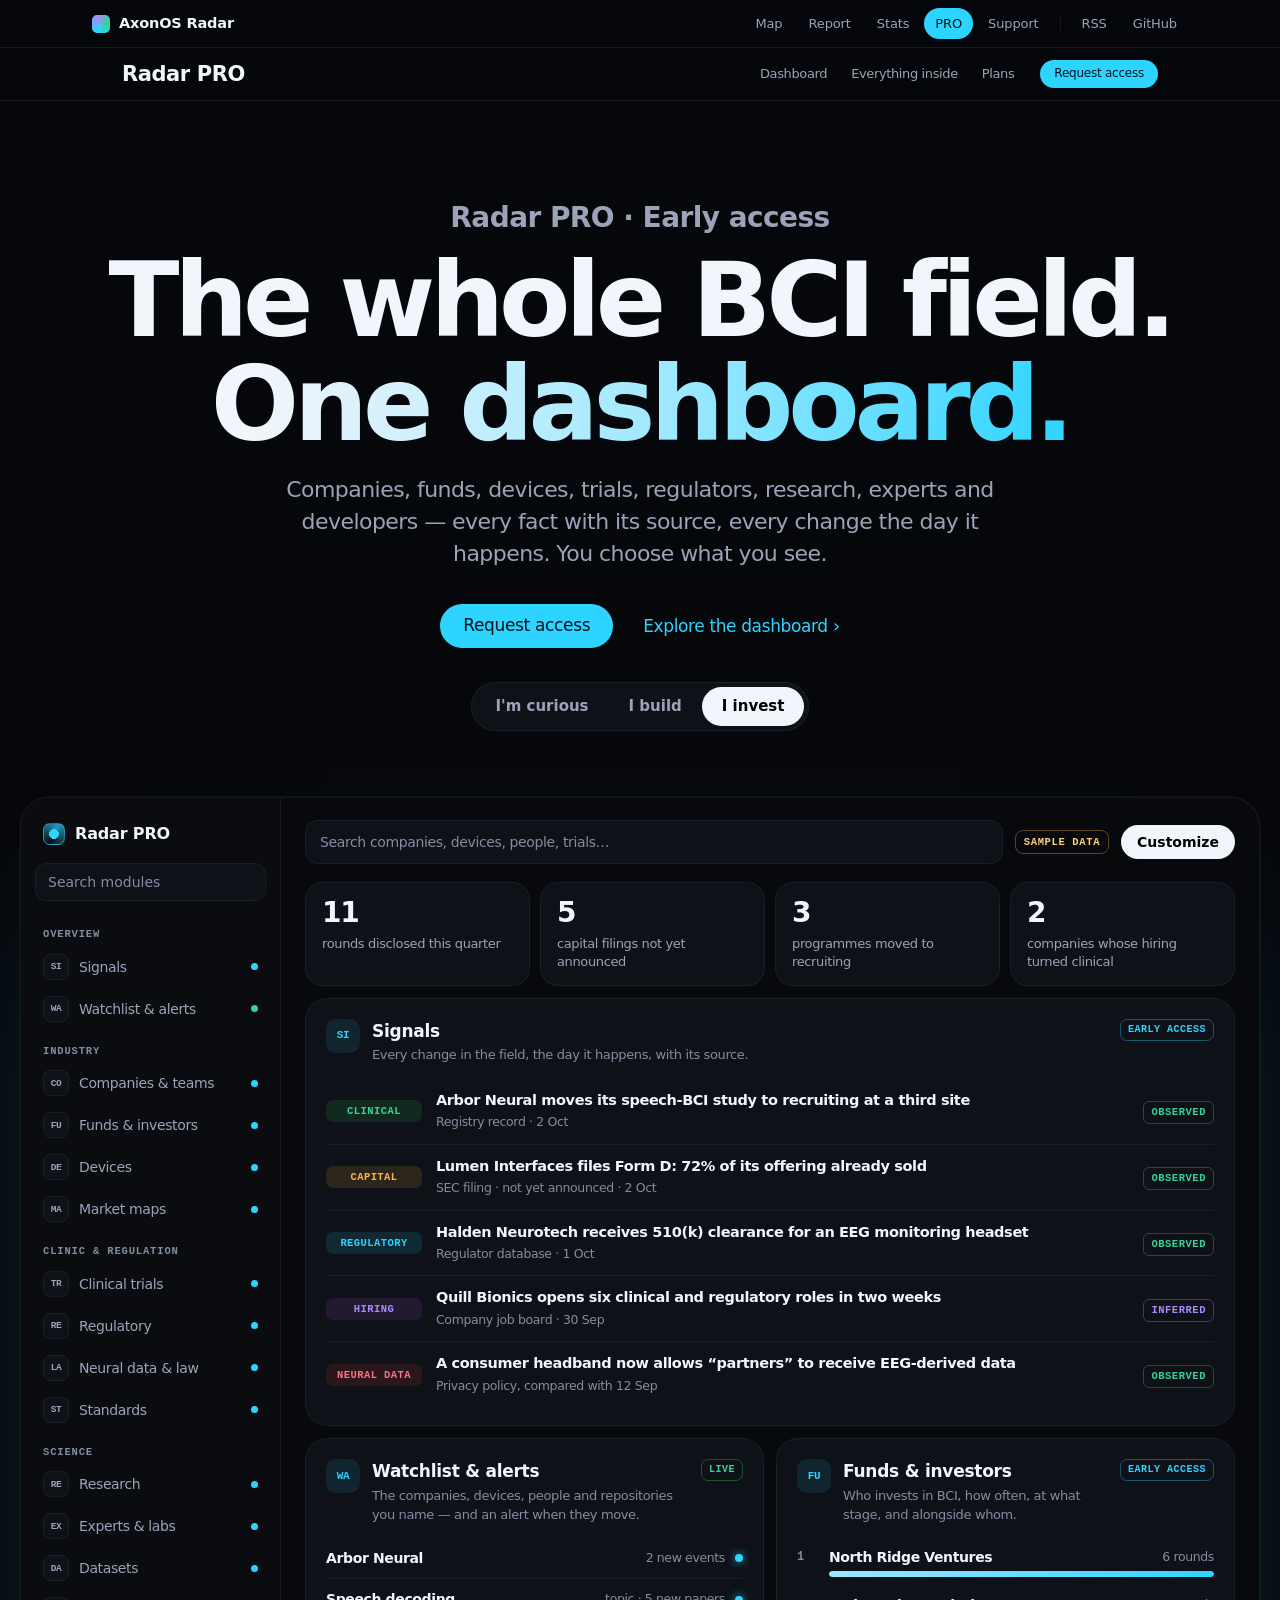
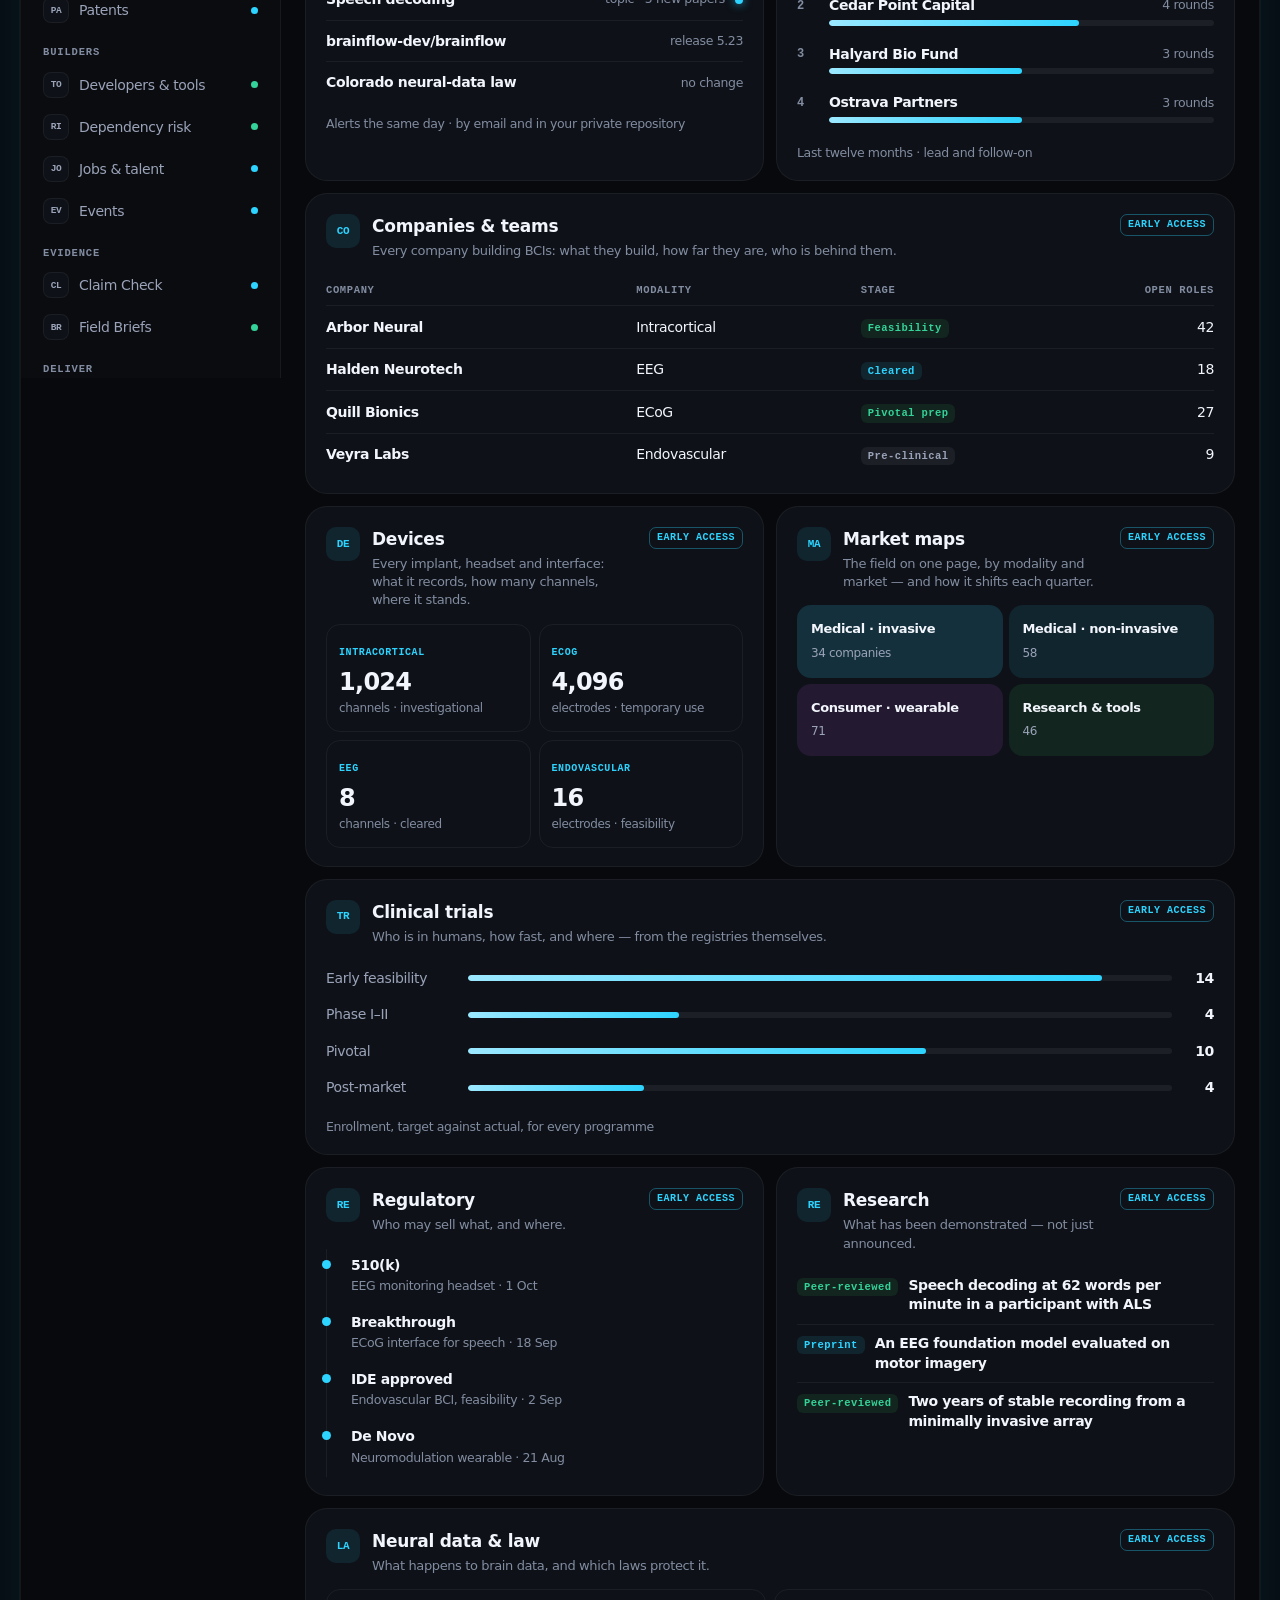
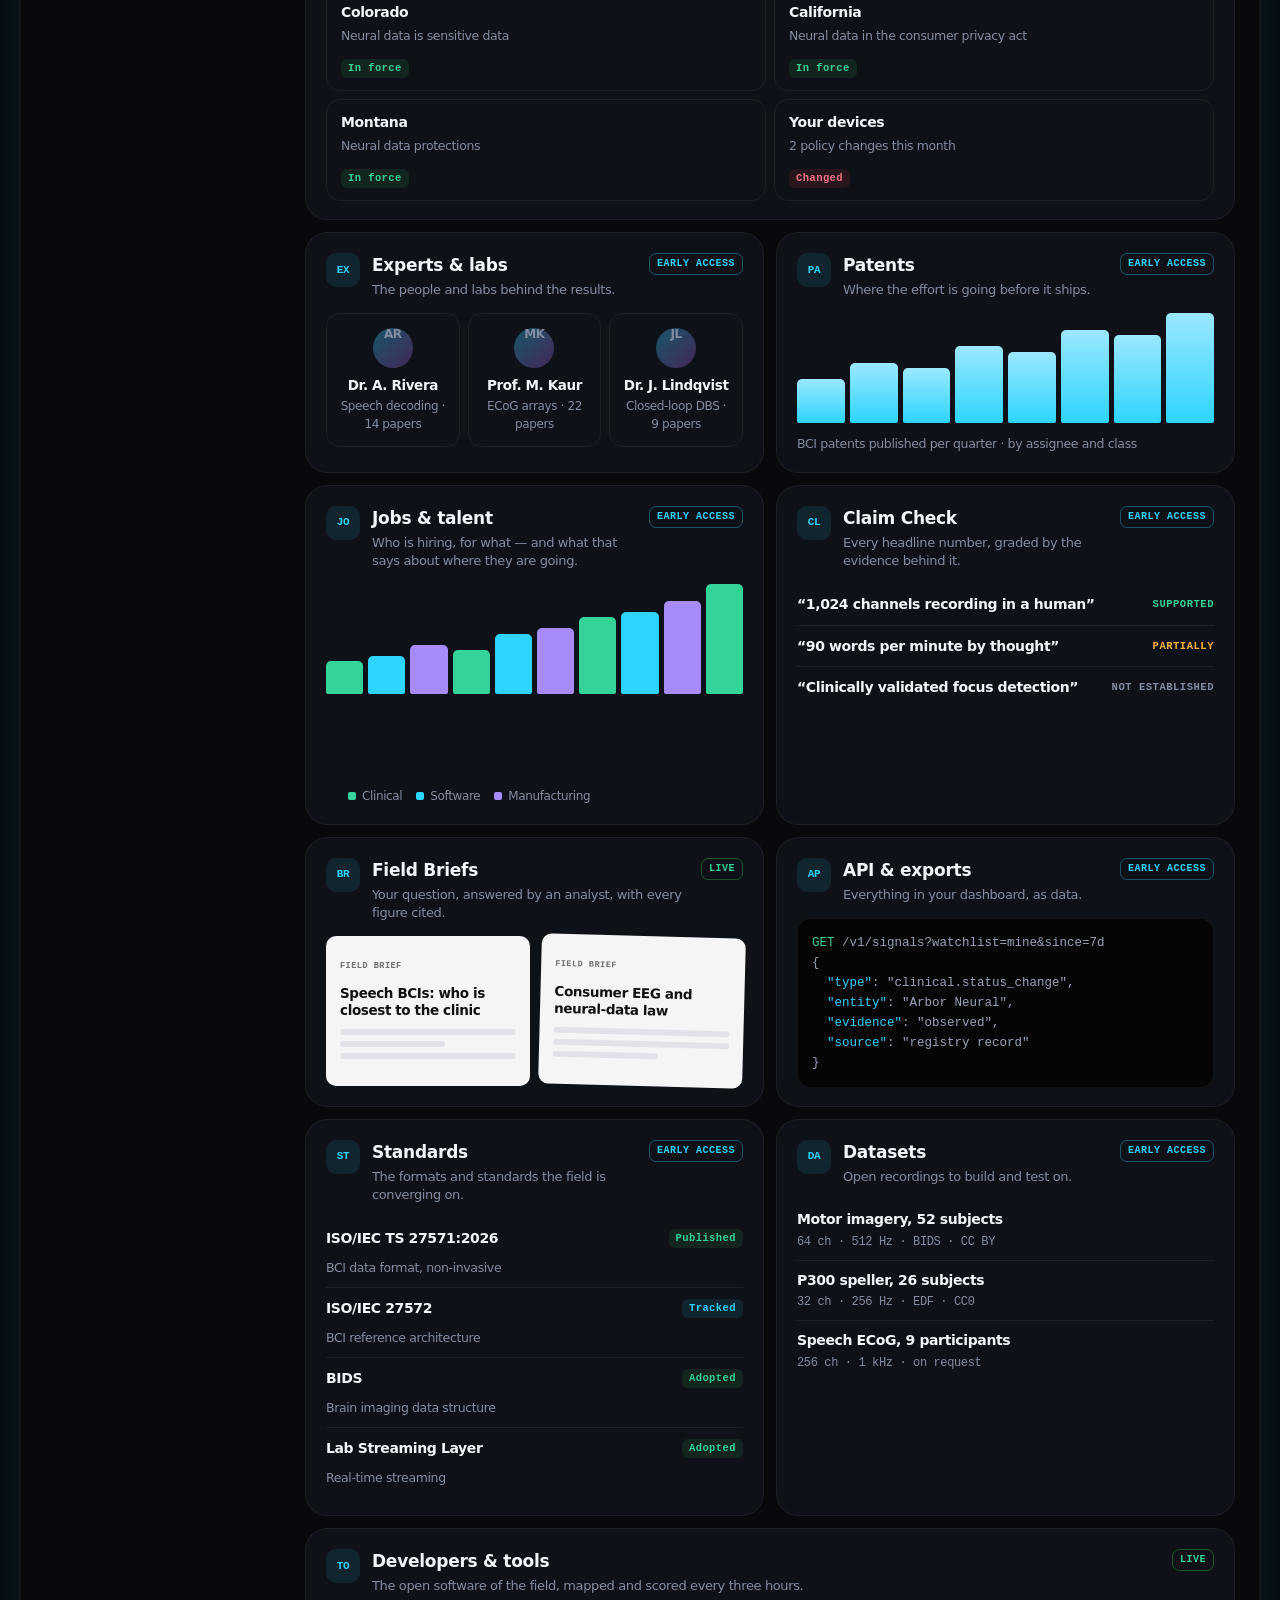
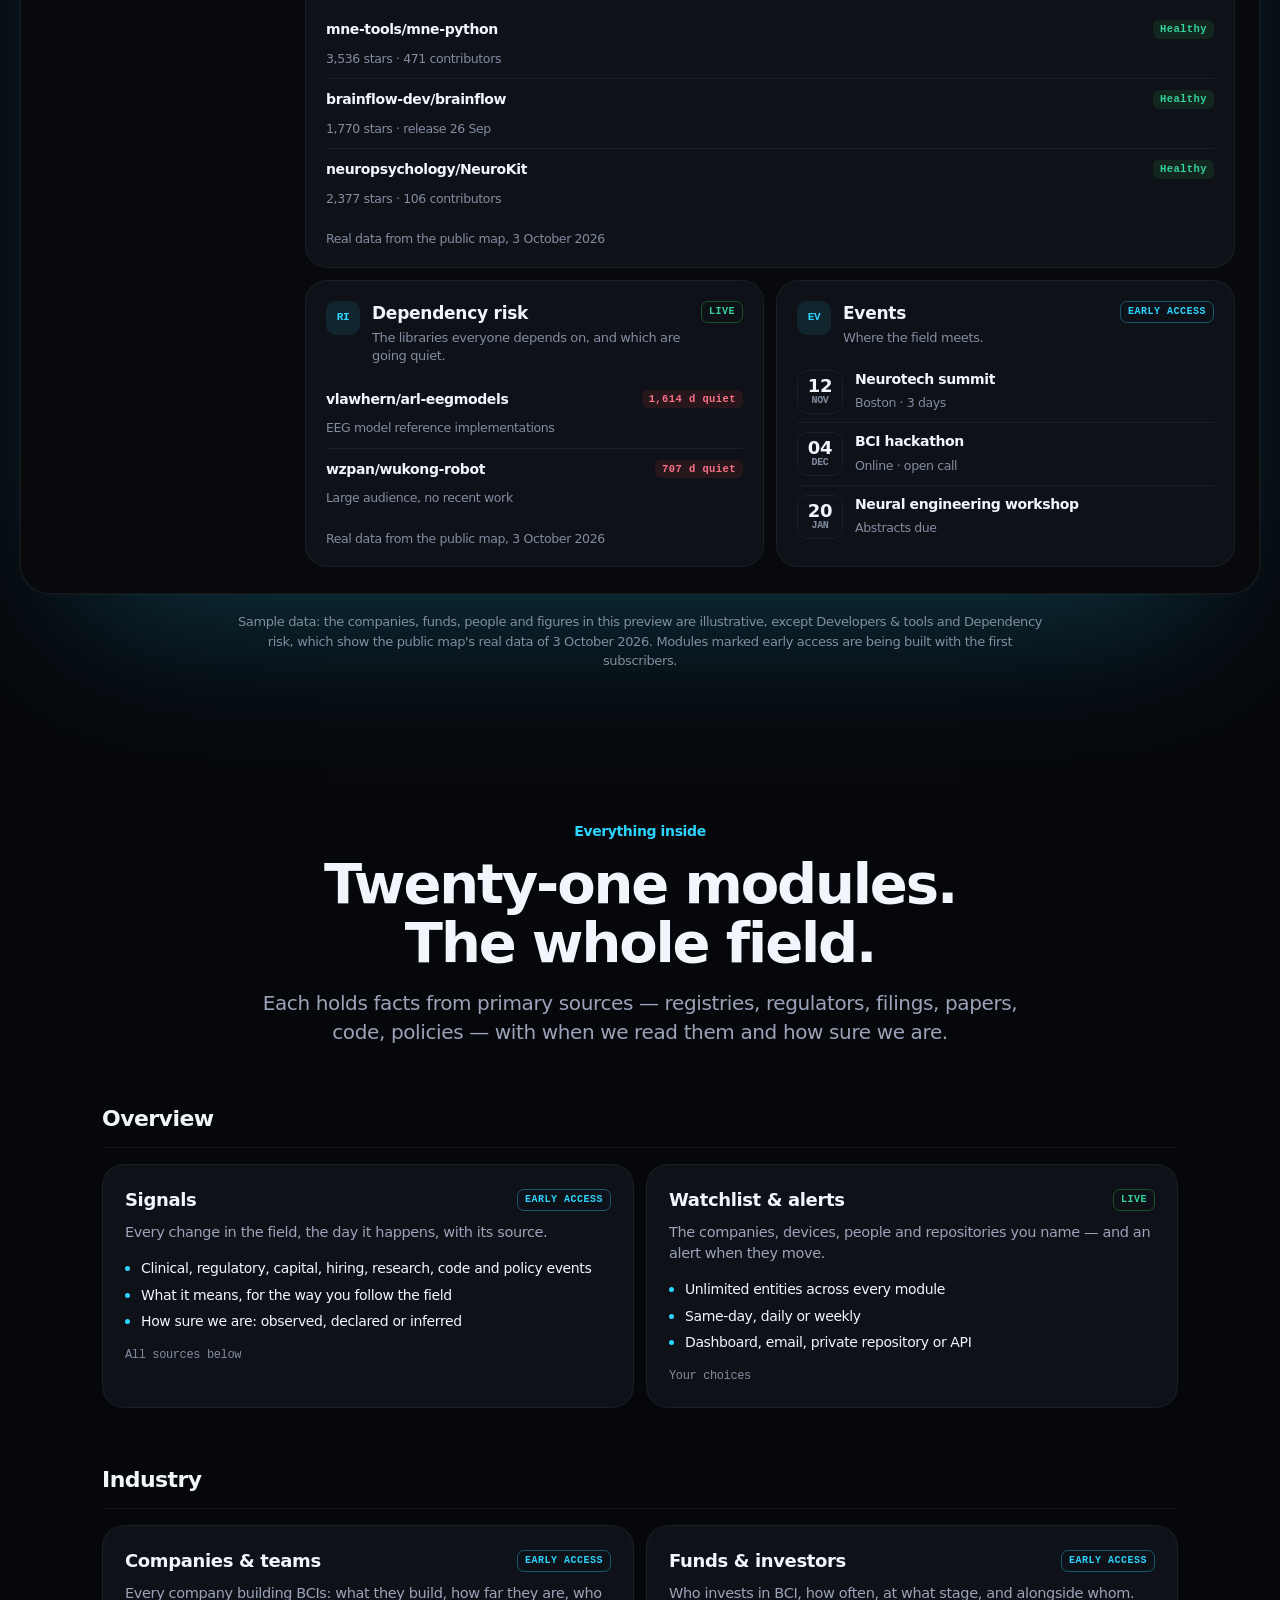
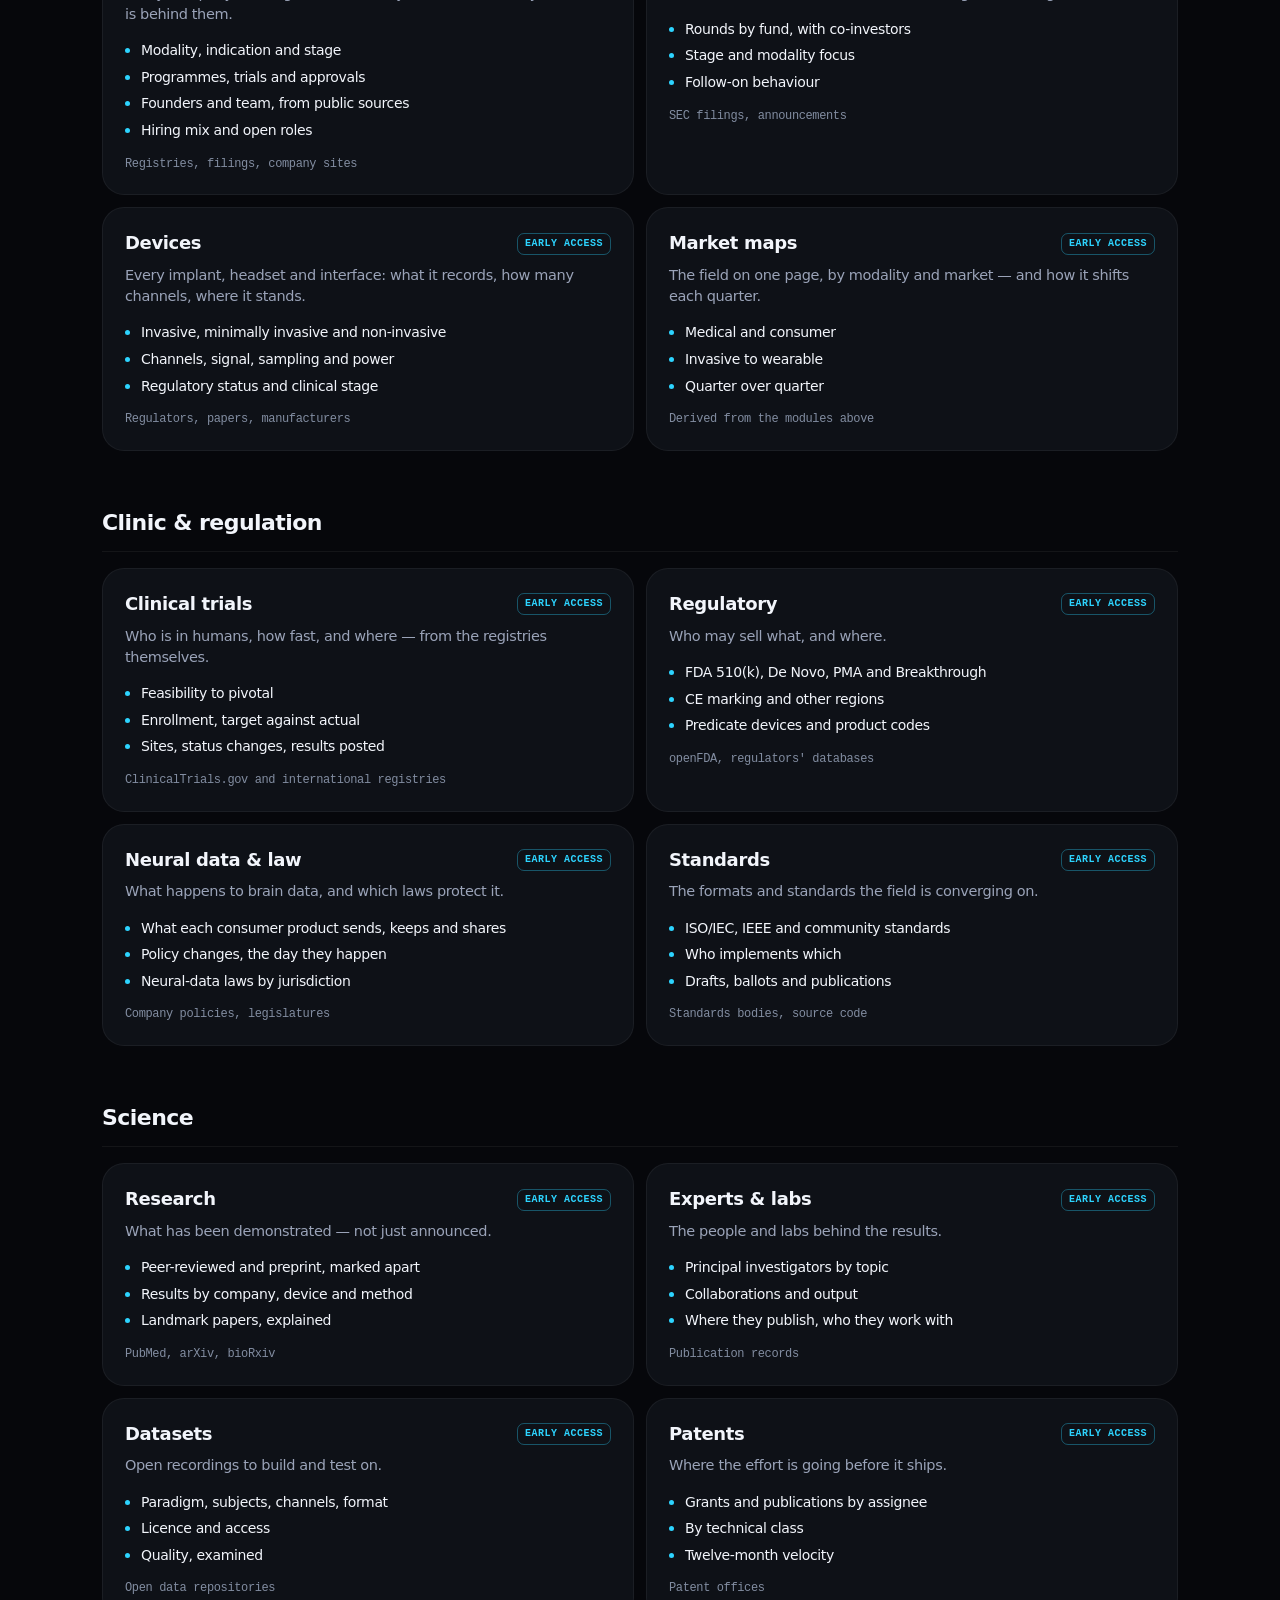
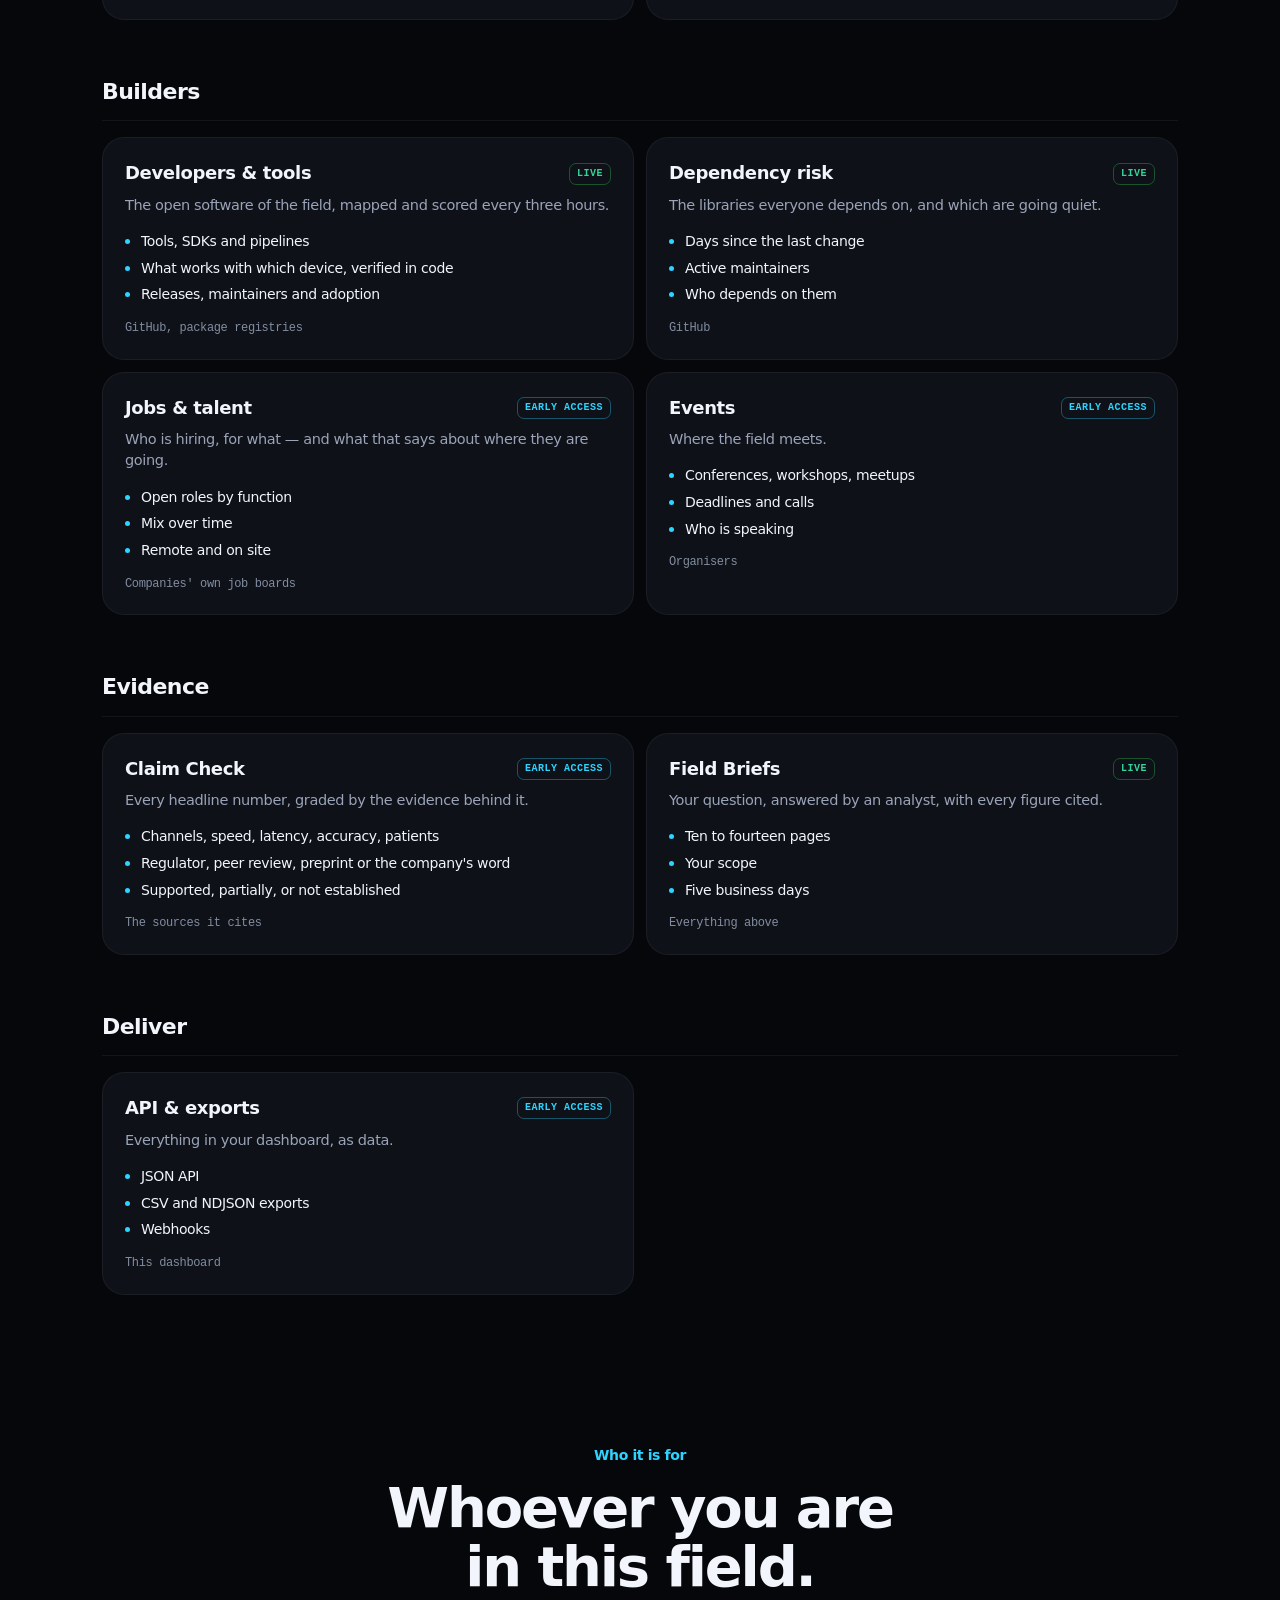
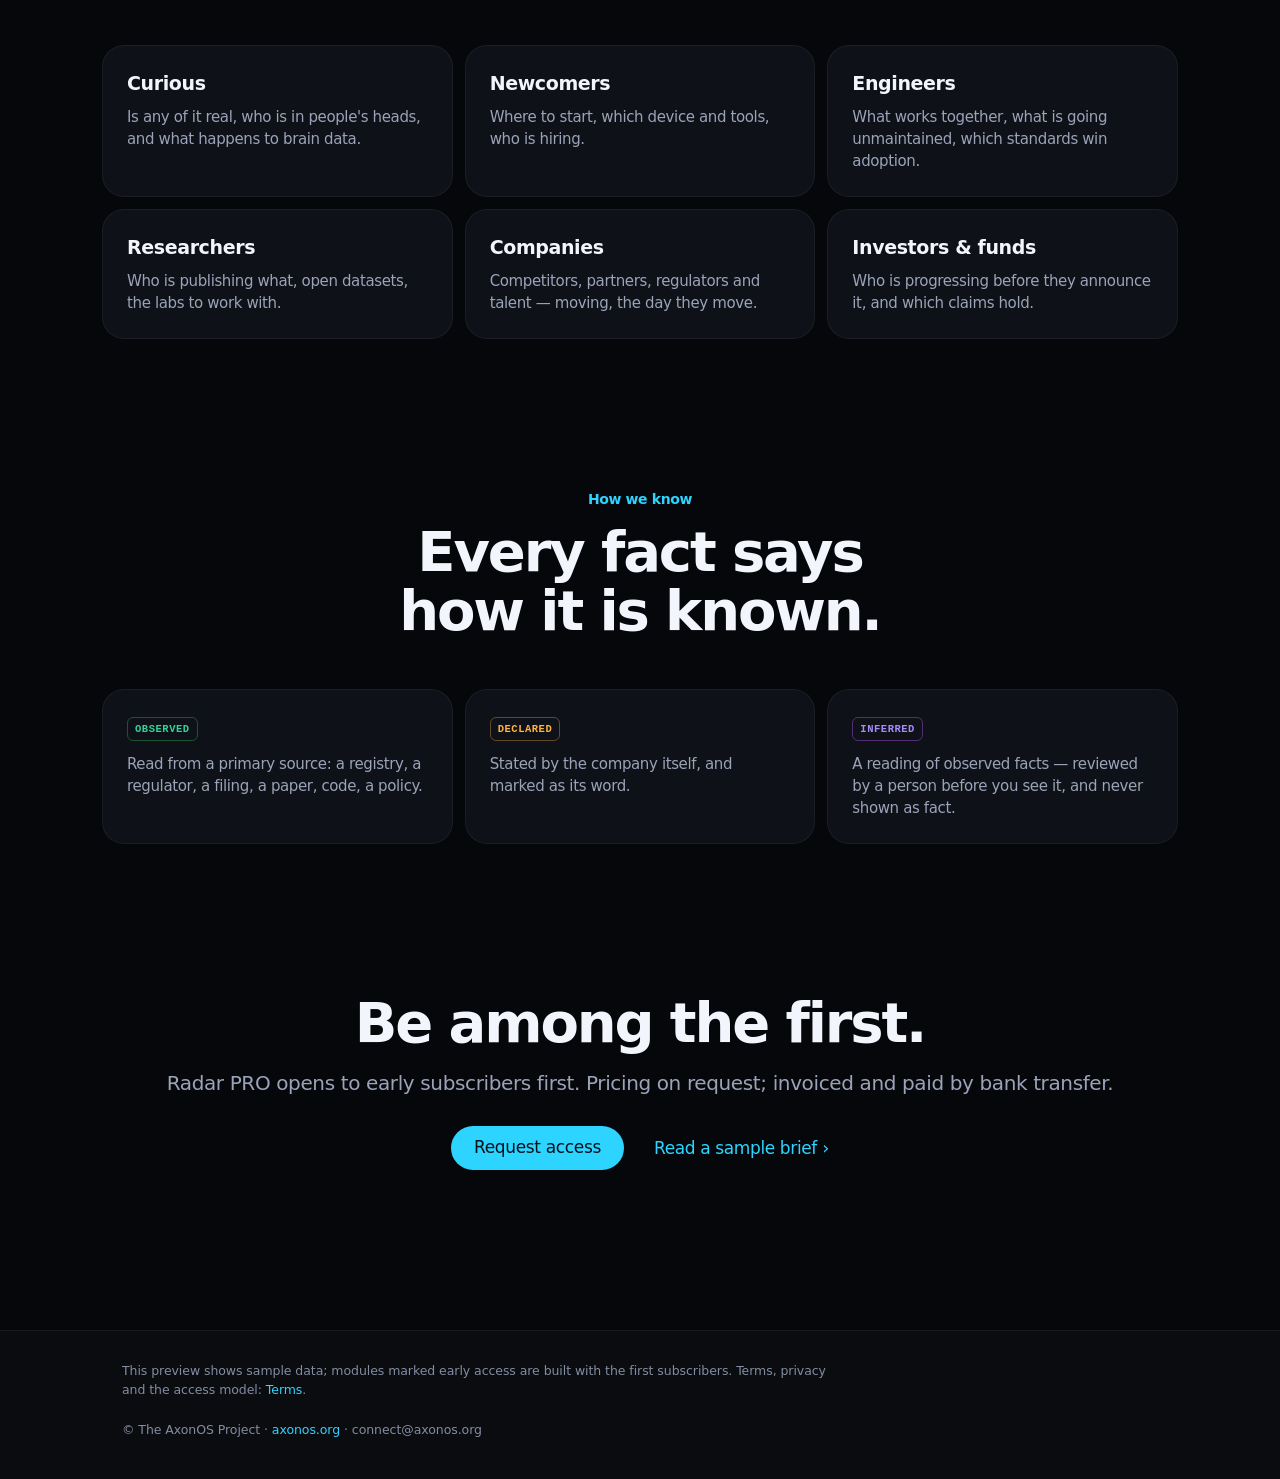
==== preview.html @ 5dfb2a4c "16.13.0 — one dashboard preview.html shows Radar PRO as a subscriber sees it: twenty-one modules acr" ====
<!doctype html>
<!-- SPDX-License-Identifier: MIT
     SPDX-FileCopyrightText: 2026 The AxonOS Project / Denis Yermakou <connect@axonos.org> -->
<html lang="en">
<head>
<meta charset="utf-8">
<meta name="viewport" content="width=device-width, initial-scale=1, viewport-fit=cover">
<meta http-equiv="Content-Security-Policy" content="default-src 'self'; img-src 'self' data:; style-src 'self'; script-src 'self'; connect-src 'self'; base-uri 'self'; form-action 'none'">
<meta name="referrer" content="no-referrer">
<meta name="color-scheme" content="dark">
<meta name="theme-color" content="#06070b">
<title>Radar PRO — the whole BCI field, one dashboard</title>
<meta name="description" content="Radar PRO puts the brain–computer interface field on one dashboard: companies, funds, devices, trials, regulators, research, experts, developers, datasets, jobs, patents, standards and neural-data law — every fact with its source. Choose what you see. Early access.">
<meta property="og:title" content="Radar PRO — the whole BCI field, one dashboard">
<meta property="og:description" content="Companies, funds, devices, trials, regulators, research, experts, developers and neural-data law, every fact with its source. Choose what you see.">
<meta property="og:image" content="https://axonos-bci.github.io/axonos-community-radar/og-image.png">
<meta property="og:url" content="https://axonos-bci.github.io/axonos-community-radar/preview.html">
<link rel="canonical" href="https://axonos-bci.github.io/axonos-community-radar/preview.html">
<meta name="twitter:card" content="summary_large_image">
<link rel="icon" href="data:image/svg+xml,%3Csvg xmlns='http://www.w3.org/2000/svg' viewBox='0 0 32 32'%3E%3Ccircle cx='16' cy='16' r='14' fill='%232dd4ff'/%3E%3C/svg%3E">
<link rel="stylesheet" href="./assets/house.css">
<link rel="stylesheet" href="assets/product.css">
<link rel="stylesheet" href="assets/preview.css">
</head>
<body>

<nav class="gnav static" aria-label="AxonOS Radar">
  <div class="gnav-in">
    <a class="brand" href="./"><span class="m" aria-hidden="true"></span><span class="bt">AxonOS Radar</span></a>
    <div class="gnav-links">
      <a class="nav-link" href="./">Map</a>
      <a class="nav-link" href="./report.html">Report</a>
      <a class="nav-link" href="./stats.html">Stats</a>
      <a class="nav-link pro" href="./pro.html" aria-current="page">PRO</a>
      <a class="nav-link" href="./support.html">Support</a>
      <span class="nav-sep" aria-hidden="true"></span>
      <a class="nav-link nav-secondary" href="./feed.xml">RSS</a>
      <a class="nav-link nav-secondary" href="https://github.com/AxonOS-BCI/axonos-community-radar">GitHub</a>
    </div>
  </div>
</nav>

<nav class="lnav" aria-label="Radar PRO">
  <div class="lnav-in">
    <span class="lnav-title">Radar PRO</span>
    <div class="lnav-links">
      <a href="#dash">Dashboard</a>
      <a href="#menu">Everything inside</a>
      <a href="./pro.html#plans">Plans</a>
    </div>
    <a class="pill small" href="mailto:connect@axonos.org?subject=Radar%20PRO%20%E2%80%94%20early%20access&amp;body=Organisation%3A%0AWhat%20I%20follow%20in%20BCI%3A%0AModules%20I%20want%20first%3A%0AHow%20I%20want%20to%20receive%20it%20%28dashboard%2C%20email%2C%20private%20repository%2C%20API%29%3A%0A">Request access</a>
  </div>
</nav>

<main>
  <header class="hero pv-hero">
    <p class="hero-name">Radar PRO · Early access</p>
    <h1>The whole BCI field.<br><span class="pv-grad">One dashboard.</span></h1>
    <p class="hero-sub pv-sub">Companies, funds, devices, trials, regulators, research, experts and developers — every fact with its source, every change the day it happens. You choose what you see.</p>
    <div class="hero-cta">
      <a class="pill" href="mailto:connect@axonos.org?subject=Radar%20PRO%20%E2%80%94%20early%20access&amp;body=Organisation%3A%0AWhat%20I%20follow%20in%20BCI%3A%0AModules%20I%20want%20first%3A%0AHow%20I%20want%20to%20receive%20it%20%28dashboard%2C%20email%2C%20private%20repository%2C%20API%29%3A%0A">Request access</a>
      <a class="more" href="#dash">Explore the dashboard</a>
    </div>
    <div class="pv-who" role="group" aria-label="Show the dashboard for">
      <button type="button" data-p="cur" aria-pressed="false">I'm curious</button><button type="button" data-p="bld" aria-pressed="false">I build</button><button type="button" data-p="inv" aria-pressed="true">I invest</button>
    </div>
  </header>

  <section class="pv-dash" id="dash" aria-label="The Radar PRO dashboard, with sample data">
    <div class="app">
      <aside class="sb" aria-label="Modules">
        <div class="sb-top"><span class="sb-logo" aria-hidden="true"></span><b>Radar PRO</b></div>
        <label class="sb-s"><span class="vh">Find a module</span><input type="search" id="sbFind" placeholder="Search modules"></label>
        <nav class="sb-l" id="sbList">
<p class="sb-g">Overview</p>
<a class="sb-i" href="#m-signals" data-k="signals"><span class="sb-ic">SI</span><span class="sb-n">Signals</span><i class="sb-d early" aria-label="Early access"></i></a>
<a class="sb-i" href="#m-watch" data-k="watch"><span class="sb-ic">WA</span><span class="sb-n">Watchlist &amp; alerts</span><i class="sb-d live" aria-label="Live"></i></a>
<p class="sb-g">Industry</p>
<a class="sb-i" href="#m-companies" data-k="companies"><span class="sb-ic">CO</span><span class="sb-n">Companies &amp; teams</span><i class="sb-d early" aria-label="Early access"></i></a>
<a class="sb-i" href="#m-funds" data-k="funds"><span class="sb-ic">FU</span><span class="sb-n">Funds &amp; investors</span><i class="sb-d early" aria-label="Early access"></i></a>
<a class="sb-i" href="#m-devices" data-k="devices"><span class="sb-ic">DE</span><span class="sb-n">Devices</span><i class="sb-d early" aria-label="Early access"></i></a>
<a class="sb-i" href="#m-maps" data-k="maps"><span class="sb-ic">MA</span><span class="sb-n">Market maps</span><i class="sb-d early" aria-label="Early access"></i></a>
<p class="sb-g">Clinic &amp; regulation</p>
<a class="sb-i" href="#m-trials" data-k="trials"><span class="sb-ic">TR</span><span class="sb-n">Clinical trials</span><i class="sb-d early" aria-label="Early access"></i></a>
<a class="sb-i" href="#m-regulatory" data-k="regulatory"><span class="sb-ic">RE</span><span class="sb-n">Regulatory</span><i class="sb-d early" aria-label="Early access"></i></a>
<a class="sb-i" href="#m-law" data-k="law"><span class="sb-ic">LA</span><span class="sb-n">Neural data &amp; law</span><i class="sb-d early" aria-label="Early access"></i></a>
<a class="sb-i" href="#m-standards" data-k="standards"><span class="sb-ic">ST</span><span class="sb-n">Standards</span><i class="sb-d early" aria-label="Early access"></i></a>
<p class="sb-g">Science</p>
<a class="sb-i" href="#m-research" data-k="research"><span class="sb-ic">RE</span><span class="sb-n">Research</span><i class="sb-d early" aria-label="Early access"></i></a>
<a class="sb-i" href="#m-experts" data-k="experts"><span class="sb-ic">EX</span><span class="sb-n">Experts &amp; labs</span><i class="sb-d early" aria-label="Early access"></i></a>
<a class="sb-i" href="#m-datasets" data-k="datasets"><span class="sb-ic">DA</span><span class="sb-n">Datasets</span><i class="sb-d early" aria-label="Early access"></i></a>
<a class="sb-i" href="#m-patents" data-k="patents"><span class="sb-ic">PA</span><span class="sb-n">Patents</span><i class="sb-d early" aria-label="Early access"></i></a>
<p class="sb-g">Builders</p>
<a class="sb-i" href="#m-tools" data-k="tools"><span class="sb-ic">TO</span><span class="sb-n">Developers &amp; tools</span><i class="sb-d live" aria-label="Live"></i></a>
<a class="sb-i" href="#m-risk" data-k="risk"><span class="sb-ic">RI</span><span class="sb-n">Dependency risk</span><i class="sb-d live" aria-label="Live"></i></a>
<a class="sb-i" href="#m-jobs" data-k="jobs"><span class="sb-ic">JO</span><span class="sb-n">Jobs &amp; talent</span><i class="sb-d early" aria-label="Early access"></i></a>
<a class="sb-i" href="#m-events" data-k="events"><span class="sb-ic">EV</span><span class="sb-n">Events</span><i class="sb-d early" aria-label="Early access"></i></a>
<p class="sb-g">Evidence</p>
<a class="sb-i" href="#m-claims" data-k="claims"><span class="sb-ic">CL</span><span class="sb-n">Claim Check</span><i class="sb-d early" aria-label="Early access"></i></a>
<a class="sb-i" href="#m-briefs" data-k="briefs"><span class="sb-ic">BR</span><span class="sb-n">Field Briefs</span><i class="sb-d live" aria-label="Live"></i></a>
<p class="sb-g">Deliver</p>
<a class="sb-i" href="#m-api" data-k="api"><span class="sb-ic">AP</span><span class="sb-n">API &amp; exports</span><i class="sb-d early" aria-label="Early access"></i></a>
        </nav>
        <p class="sb-k"><i class="sb-d live"></i>Live <i class="sb-d early"></i>Early access</p>
      </aside>
      <div class="mn">
        <div class="tb">
          <div class="tb-s" aria-hidden="true">Search companies, devices, people, trials…</div>
          <span class="tb-tag">Sample data</span>
          <button type="button" class="tb-c" id="czOpen">Customize</button>
        </div>
        <div class="kp" id="kp"></div>
        <div class="mods" id="mods">
<article class="mod wide" id="m-signals" data-k="signals" data-who="cur bld inv" data-status="early">
        <header><span class="mic">SI</span><div><h3>Signals</h3><p>Every change in the field, the day it happens, with its source.</p></div><span class="st st-early">Early access</span></header>
        <ul class="feed">
  <li><span class="tg t-ct">Clinical</span><div><b>Arbor Neural moves its speech-BCI study to recruiting at a third site</b><span>Registry record · 2 Oct</span></div><span class="ev ev-o">Observed</span></li>
  <li><span class="tg t-sec">Capital</span><div><b>Lumen Interfaces files Form D: 72% of its offering already sold</b><span>SEC filing · not yet announced · 2 Oct</span></div><span class="ev ev-o">Observed</span></li>
  <li><span class="tg t-fda">Regulatory</span><div><b>Halden Neurotech receives 510(k) clearance for an EEG monitoring headset</b><span>Regulator database · 1 Oct</span></div><span class="ev ev-o">Observed</span></li>
  <li><span class="tg t-job">Hiring</span><div><b>Quill Bionics opens six clinical and regulatory roles in two weeks</b><span>Company job board · 30 Sep</span></div><span class="ev ev-i">Inferred</span></li>
  <li><span class="tg t-law">Neural data</span><div><b>A consumer headband now allows “partners” to receive EEG-derived data</b><span>Privacy policy, compared with 12 Sep</span></div><span class="ev ev-o">Observed</span></li>
</ul>
      </article><article class="mod" id="m-watch" data-k="watch" data-who="bld inv" data-status="live">
        <header><span class="mic">WA</span><div><h3>Watchlist &amp; alerts</h3><p>The companies, devices, people and repositories you name — and an alert when they move.</p></div><span class="st st-live">Live</span></header>
        <ul class="wl">
  <li><b>Arbor Neural</b><span>2 new events</span><i class="dotn"></i></li>
  <li><b>Speech decoding</b><span>topic · 5 new papers</span><i class="dotn"></i></li>
  <li><b>brainflow-dev/brainflow</b><span>release 5.23</span></li>
  <li><b>Colorado neural-data law</b><span>no change</span></li>
</ul><p class="mini">Alerts the same day · by email and in your private repository</p>
      </article><article class="mod wide" id="m-companies" data-k="companies" data-who="cur inv" data-status="early">
        <header><span class="mic">CO</span><div><h3>Companies &amp; teams</h3><p>Every company building BCIs: what they build, how far they are, who is behind them.</p></div><span class="st st-early">Early access</span></header>
        <div class="tbl"><div class="tr th"><span>Company</span><span>Modality</span><span>Stage</span><span>Open roles</span></div>
  <div class="tr"><span><b>Arbor Neural</b></span><span>Intracortical</span><span><em class="bdg p-g">Feasibility</em></span><span>42</span></div>
  <div class="tr"><span><b>Halden Neurotech</b></span><span>EEG</span><span><em class="bdg p-a">Cleared</em></span><span>18</span></div>
  <div class="tr"><span><b>Quill Bionics</b></span><span>ECoG</span><span><em class="bdg p-g">Pivotal prep</em></span><span>27</span></div>
  <div class="tr"><span><b>Veyra Labs</b></span><span>Endovascular</span><span><em class="bdg p-m">Pre-clinical</em></span><span>9</span></div></div>
      </article><article class="mod" id="m-funds" data-k="funds" data-who="inv" data-status="early">
        <header><span class="mic">FU</span><div><h3>Funds &amp; investors</h3><p>Who invests in BCI, how often, at what stage, and alongside whom.</p></div><span class="st st-early">Early access</span></header>
        <ul class="rank">
  <li><span class="r1">1</span><b>North Ridge Ventures</b><span>6 rounds</span><span class="mtr"><i class="w100"></i></span></li>
  <li><span class="r1">2</span><b>Cedar Point Capital</b><span>4 rounds</span><span class="mtr"><i class="w65"></i></span></li>
  <li><span class="r1">3</span><b>Halyard Bio Fund</b><span>3 rounds</span><span class="mtr"><i class="w50"></i></span></li>
  <li><span class="r1">4</span><b>Ostrava Partners</b><span>3 rounds</span><span class="mtr"><i class="w50"></i></span></li>
</ul><p class="mini">Last twelve months · lead and follow-on</p>
      </article><article class="mod" id="m-devices" data-k="devices" data-who="cur bld inv" data-status="early">
        <header><span class="mic">DE</span><div><h3>Devices</h3><p>Every implant, headset and interface: what it records, how many channels, where it stands.</p></div><span class="st st-early">Early access</span></header>
        <div class="dev">
  <div><span class="dv-k">Intracortical</span><b>1,024</b><span>channels · investigational</span></div>
  <div><span class="dv-k">ECoG</span><b>4,096</b><span>electrodes · temporary use</span></div>
  <div><span class="dv-k">EEG</span><b>8</b><span>channels · cleared</span></div>
  <div><span class="dv-k">Endovascular</span><b>16</b><span>electrodes · feasibility</span></div></div>
      </article><article class="mod" id="m-maps" data-k="maps" data-who="cur inv" data-status="early">
        <header><span class="mic">MA</span><div><h3>Market maps</h3><p>The field on one page, by modality and market — and how it shifts each quarter.</p></div><span class="st st-early">Early access</span></header>
        <div class="mp">
  <div class="mp-c a"><b>Medical · invasive</b><span>34 companies</span></div><div class="mp-c b"><b>Medical · non-invasive</b><span>58</span></div>
  <div class="mp-c c"><b>Consumer · wearable</b><span>71</span></div><div class="mp-c d"><b>Research & tools</b><span>46</span></div></div>
      </article><article class="mod wide" id="m-trials" data-k="trials" data-who="cur inv" data-status="early">
        <header><span class="mic">TR</span><div><h3>Clinical trials</h3><p>Who is in humans, how fast, and where — from the registries themselves.</p></div><span class="st st-early">Early access</span></header>
        <div class="pipe">
  <div><span>Early feasibility</span><span class="mtr"><i class="w90"></i></span><b>14</b></div>
  <div><span>Phase I–II</span><span class="mtr"><i class="w30"></i></span><b>4</b></div>
  <div><span>Pivotal</span><span class="mtr"><i class="w65"></i></span><b>10</b></div>
  <div><span>Post-market</span><span class="mtr"><i class="w25"></i></span><b>4</b></div></div><p class="mini">Enrollment, target against actual, for every programme</p>
      </article><article class="mod" id="m-regulatory" data-k="regulatory" data-who="inv bld" data-status="early">
        <header><span class="mic">RE</span><div><h3>Regulatory</h3><p>Who may sell what, and where.</p></div><span class="st st-early">Early access</span></header>
        <ol class="tl">
  <li><b>510(k)</b><span>EEG monitoring headset · 1 Oct</span></li>
  <li><b>Breakthrough</b><span>ECoG interface for speech · 18 Sep</span></li>
  <li><b>IDE approved</b><span>Endovascular BCI, feasibility · 2 Sep</span></li>
  <li><b>De Novo</b><span>Neuromodulation wearable · 21 Aug</span></li></ol>
      </article><article class="mod wide" id="m-law" data-k="law" data-who="cur bld inv" data-status="early">
        <header><span class="mic">LA</span><div><h3>Neural data &amp; law</h3><p>What happens to brain data, and which laws protect it.</p></div><span class="st st-early">Early access</span></header>
        <div class="law">
  <div><b>Colorado</b><span>Neural data is sensitive data</span><em class="bdg p-g">In force</em></div>
  <div><b>California</b><span>Neural data in the consumer privacy act</span><em class="bdg p-g">In force</em></div>
  <div><b>Montana</b><span>Neural data protections</span><em class="bdg p-g">In force</em></div>
  <div><b>Your devices</b><span>2 policy changes this month</span><em class="bdg p-r">Changed</em></div></div>
      </article><article class="mod" id="m-standards" data-k="standards" data-who="bld" data-status="early">
        <header><span class="mic">ST</span><div><h3>Standards</h3><p>The formats and standards the field is converging on.</p></div><span class="st st-early">Early access</span></header>
        <ul class="std">
  <li><b>ISO/IEC TS 27571:2026</b><span>BCI data format, non-invasive</span><em class="bdg p-g">Published</em></li>
  <li><b>ISO/IEC 27572</b><span>BCI reference architecture</span><em class="bdg p-a">Tracked</em></li>
  <li><b>BIDS</b><span>Brain imaging data structure</span><em class="bdg p-g">Adopted</em></li>
  <li><b>Lab Streaming Layer</b><span>Real-time streaming</span><em class="bdg p-g">Adopted</em></li></ul>
      </article><article class="mod" id="m-research" data-k="research" data-who="cur bld inv" data-status="early">
        <header><span class="mic">RE</span><div><h3>Research</h3><p>What has been demonstrated — not just announced.</p></div><span class="st st-early">Early access</span></header>
        <ul class="pp">
  <li><em class="bdg p-g">Peer-reviewed</em><b>Speech decoding at 62 words per minute in a participant with ALS</b></li>
  <li><em class="bdg p-a">Preprint</em><b>An EEG foundation model evaluated on motor imagery</b></li>
  <li><em class="bdg p-g">Peer-reviewed</em><b>Two years of stable recording from a minimally invasive array</b></li></ul>
      </article><article class="mod" id="m-experts" data-k="experts" data-who="bld inv" data-status="early">
        <header><span class="mic">EX</span><div><h3>Experts &amp; labs</h3><p>The people and labs behind the results.</p></div><span class="st st-early">Early access</span></header>
        <div class="ppl">
  <div><span class="av">AR</span><b>Dr. A. Rivera</b><span>Speech decoding · 14 papers</span></div>
  <div><span class="av">MK</span><b>Prof. M. Kaur</b><span>ECoG arrays · 22 papers</span></div>
  <div><span class="av">JL</span><b>Dr. J. Lindqvist</b><span>Closed-loop DBS · 9 papers</span></div></div>
      </article><article class="mod" id="m-datasets" data-k="datasets" data-who="bld" data-status="early">
        <header><span class="mic">DA</span><div><h3>Datasets</h3><p>Open recordings to build and test on.</p></div><span class="st st-early">Early access</span></header>
        <ul class="ds">
  <li><b>Motor imagery, 52 subjects</b><span>64 ch · 512 Hz · BIDS · CC BY</span></li>
  <li><b>P300 speller, 26 subjects</b><span>32 ch · 256 Hz · EDF · CC0</span></li>
  <li><b>Speech ECoG, 9 participants</b><span>256 ch · 1 kHz · on request</span></li></ul>
      </article><article class="mod" id="m-patents" data-k="patents" data-who="inv" data-status="early">
        <header><span class="mic">PA</span><div><h3>Patents</h3><p>Where the effort is going before it ships.</p></div><span class="st st-early">Early access</span></header>
        <div class="pat"><div class="bars"><i class="h40 pv"></i><i class="h55 pv"></i><i class="h50 pv"></i><i class="h70 pv"></i><i class="h65 pv"></i><i class="h85 pv"></i><i class="h80 pv"></i><i class="h100 pv"></i></div><p class="mini">BCI patents published per quarter · by assignee and class</p></div>
      </article><article class="mod wide" id="m-tools" data-k="tools" data-who="bld" data-status="live">
        <header><span class="mic">TO</span><div><h3>Developers &amp; tools</h3><p>The open software of the field, mapped and scored every three hours.</p></div><span class="st st-live">Live</span></header>
        <ul class="tools">
  <li><b>mne-tools/mne-python</b><span>3,536 stars · 471 contributors</span><em class="bdg p-g">Healthy</em></li>
  <li><b>brainflow-dev/brainflow</b><span>1,770 stars · release 26 Sep</span><em class="bdg p-g">Healthy</em></li>
  <li><b>neuropsychology/NeuroKit</b><span>2,377 stars · 106 contributors</span><em class="bdg p-g">Healthy</em></li></ul><p class="mini">Real data from the public map, 3 October 2026</p>
      </article><article class="mod" id="m-risk" data-k="risk" data-who="bld" data-status="live">
        <header><span class="mic">RI</span><div><h3>Dependency risk</h3><p>The libraries everyone depends on, and which are going quiet.</p></div><span class="st st-live">Live</span></header>
        <ul class="tools">
  <li><b>vlawhern/arl-eegmodels</b><span>EEG model reference implementations</span><em class="bdg p-r">1,614 d quiet</em></li>
  <li><b>wzpan/wukong-robot</b><span>Large audience, no recent work</span><em class="bdg p-r">707 d quiet</em></li></ul><p class="mini">Real data from the public map, 3 October 2026</p>
      </article><article class="mod" id="m-jobs" data-k="jobs" data-who="cur bld inv" data-status="early">
        <header><span class="mic">JO</span><div><h3>Jobs &amp; talent</h3><p>Who is hiring, for what — and what that says about where they are going.</p></div><span class="st st-early">Early access</span></header>
        <div class="jb"><div class="bars"><i class="h30 jv"></i><i class="h35 jv"></i><i class="h45 jv"></i><i class="h40 jv"></i><i class="h55 jv"></i><i class="h60 jv"></i><i class="h70 jv"></i><i class="h75 jv"></i><i class="h85 jv"></i><i class="h100 jv"></i></div><div class="lg"><span class="l1">Clinical</span><span class="l2">Software</span><span class="l3">Manufacturing</span></div></div>
      </article><article class="mod" id="m-events" data-k="events" data-who="cur bld" data-status="early">
        <header><span class="mic">EV</span><div><h3>Events</h3><p>Where the field meets.</p></div><span class="st st-early">Early access</span></header>
        <ul class="ev-l">
  <li><span class="dt"><b>12</b>Nov</span><div><b>Neurotech summit</b><span>Boston · 3 days</span></div></li>
  <li><span class="dt"><b>04</b>Dec</span><div><b>BCI hackathon</b><span>Online · open call</span></div></li>
  <li><span class="dt"><b>20</b>Jan</span><div><b>Neural engineering workshop</b><span>Abstracts due</span></div></li></ul>
      </article><article class="mod" id="m-claims" data-k="claims" data-who="cur inv" data-status="early">
        <header><span class="mic">CL</span><div><h3>Claim Check</h3><p>Every headline number, graded by the evidence behind it.</p></div><span class="st st-early">Early access</span></header>
        <ul class="cc">
  <li><b>“1,024 channels recording in a human”</b><span class="vd v-s">Supported</span></li>
  <li><b>“90 words per minute by thought”</b><span class="vd v-p">Partially</span></li>
  <li><b>“Clinically validated focus detection”</b><span class="vd v-n">Not established</span></li></ul>
      </article><article class="mod" id="m-briefs" data-k="briefs" data-who="inv" data-status="live">
        <header><span class="mic">BR</span><div><h3>Field Briefs</h3><p>Your question, answered by an analyst, with every figure cited.</p></div><span class="st st-live">Live</span></header>
        <div class="brf"><div class="pg"><span>FIELD BRIEF</span><b>Speech BCIs: who is closest to the clinic</b><i></i><i class="s"></i><i></i></div><div class="pg b"><span>FIELD BRIEF</span><b>Consumer EEG and neural-data law</b><i></i><i></i><i class="s"></i></div></div>
      </article><article class="mod" id="m-api" data-k="api" data-who="bld inv" data-status="early">
        <header><span class="mic">AP</span><div><h3>API &amp; exports</h3><p>Everything in your dashboard, as data.</p></div><span class="st st-early">Early access</span></header>
        <pre class="code"><span class="c1">GET</span> /v1/signals?watchlist=mine&amp;since=7d
{
  <span class="c2">"type"</span>: "clinical.status_change",
  <span class="c2">"entity"</span>: "Arbor Neural",
  <span class="c2">"evidence"</span>: "observed",
  <span class="c2">"source"</span>: "registry record"
}</pre>
      </article>
        </div>
        <p class="mn-empty" id="mnEmpty" hidden>Nothing selected. Open <b>Customize</b> to choose your modules.</p>
      </div>
    </div>
    <p class="pv-note">Sample data: the companies, funds, people and figures in this preview are illustrative, except Developers &amp; tools and Dependency risk, which show the public map's real data of 3 October 2026. Modules marked early access are being built with the first subscribers.</p>
  </section>

  <div class="cz" id="cz" hidden>
    <div class="cz-p" role="dialog" aria-modal="true" aria-labelledby="czH">
      <div class="cz-hd"><h2 id="czH">Your dashboard</h2><button type="button" class="cz-x" id="czClose" aria-label="Close">Done</button></div>
      <p class="cz-sub">Choose the modules you want. Everything else stays out of your way.</p>
      <div class="cz-q"><button type="button" id="czAll">Select all</button><button type="button" id="czNone">Clear</button></div>
      <div class="cz-l">
<p class="cz-g">Overview</p>
<label class="cz-t"><span><b>Signals</b><span class="st st-early">Early access</span></span><input type="checkbox" data-t="signals" checked><i aria-hidden="true"></i></label>
<label class="cz-t"><span><b>Watchlist &amp; alerts</b><span class="st st-live">Live</span></span><input type="checkbox" data-t="watch" checked><i aria-hidden="true"></i></label>
<p class="cz-g">Industry</p>
<label class="cz-t"><span><b>Companies &amp; teams</b><span class="st st-early">Early access</span></span><input type="checkbox" data-t="companies" checked><i aria-hidden="true"></i></label>
<label class="cz-t"><span><b>Funds &amp; investors</b><span class="st st-early">Early access</span></span><input type="checkbox" data-t="funds" checked><i aria-hidden="true"></i></label>
<label class="cz-t"><span><b>Devices</b><span class="st st-early">Early access</span></span><input type="checkbox" data-t="devices" checked><i aria-hidden="true"></i></label>
<label class="cz-t"><span><b>Market maps</b><span class="st st-early">Early access</span></span><input type="checkbox" data-t="maps" checked><i aria-hidden="true"></i></label>
<p class="cz-g">Clinic &amp; regulation</p>
<label class="cz-t"><span><b>Clinical trials</b><span class="st st-early">Early access</span></span><input type="checkbox" data-t="trials" checked><i aria-hidden="true"></i></label>
<label class="cz-t"><span><b>Regulatory</b><span class="st st-early">Early access</span></span><input type="checkbox" data-t="regulatory" checked><i aria-hidden="true"></i></label>
<label class="cz-t"><span><b>Neural data &amp; law</b><span class="st st-early">Early access</span></span><input type="checkbox" data-t="law" checked><i aria-hidden="true"></i></label>
<label class="cz-t"><span><b>Standards</b><span class="st st-early">Early access</span></span><input type="checkbox" data-t="standards" checked><i aria-hidden="true"></i></label>
<p class="cz-g">Science</p>
<label class="cz-t"><span><b>Research</b><span class="st st-early">Early access</span></span><input type="checkbox" data-t="research" checked><i aria-hidden="true"></i></label>
<label class="cz-t"><span><b>Experts &amp; labs</b><span class="st st-early">Early access</span></span><input type="checkbox" data-t="experts" checked><i aria-hidden="true"></i></label>
<label class="cz-t"><span><b>Datasets</b><span class="st st-early">Early access</span></span><input type="checkbox" data-t="datasets" checked><i aria-hidden="true"></i></label>
<label class="cz-t"><span><b>Patents</b><span class="st st-early">Early access</span></span><input type="checkbox" data-t="patents" checked><i aria-hidden="true"></i></label>
<p class="cz-g">Builders</p>
<label class="cz-t"><span><b>Developers &amp; tools</b><span class="st st-live">Live</span></span><input type="checkbox" data-t="tools" checked><i aria-hidden="true"></i></label>
<label class="cz-t"><span><b>Dependency risk</b><span class="st st-live">Live</span></span><input type="checkbox" data-t="risk" checked><i aria-hidden="true"></i></label>
<label class="cz-t"><span><b>Jobs &amp; talent</b><span class="st st-early">Early access</span></span><input type="checkbox" data-t="jobs" checked><i aria-hidden="true"></i></label>
<label class="cz-t"><span><b>Events</b><span class="st st-early">Early access</span></span><input type="checkbox" data-t="events" checked><i aria-hidden="true"></i></label>
<p class="cz-g">Evidence</p>
<label class="cz-t"><span><b>Claim Check</b><span class="st st-early">Early access</span></span><input type="checkbox" data-t="claims" checked><i aria-hidden="true"></i></label>
<label class="cz-t"><span><b>Field Briefs</b><span class="st st-live">Live</span></span><input type="checkbox" data-t="briefs" checked><i aria-hidden="true"></i></label>
<p class="cz-g">Deliver</p>
<label class="cz-t"><span><b>API &amp; exports</b><span class="st st-early">Early access</span></span><input type="checkbox" data-t="api" checked><i aria-hidden="true"></i></label>
      </div>
      <p class="cz-g">Alerts</p>
      <div class="cz-seg" role="group" aria-label="Alert frequency"><button type="button" aria-pressed="true">Same day</button><button type="button" aria-pressed="false">Daily</button><button type="button" aria-pressed="false">Weekly</button></div>
      <p class="cz-g">Delivered to</p>
      <div class="cz-ch"><label><input type="checkbox" checked> Dashboard</label><label><input type="checkbox" checked> Email</label><label><input type="checkbox"> Private repository</label><label><input type="checkbox"> API</label></div>
    </div>
  </div>

  <section class="pv-sec" id="menu" aria-labelledby="menuH">
    <div class="pv-head"><span class="pv-eye">Everything inside</span><h2 id="menuH">Twenty-one modules.<br>The whole field.</h2>
      <p>Each holds facts from primary sources — registries, regulators, filings, papers, code, policies — with when we read them and how sure we are.</p></div>
    <div class="ct-g"><h3>Overview</h3><div class="ct-grid"><div class="ct"><div class="ct-h"><b>Signals</b><span class="st st-early">Early access</span></div><p>Every change in the field, the day it happens, with its source.</p><ul><li>Clinical, regulatory, capital, hiring, research, code and policy events</li><li>What it means, for the way you follow the field</li><li>How sure we are: observed, declared or inferred</li></ul><p class="ct-s">All sources below</p></div><div class="ct"><div class="ct-h"><b>Watchlist &amp; alerts</b><span class="st st-live">Live</span></div><p>The companies, devices, people and repositories you name — and an alert when they move.</p><ul><li>Unlimited entities across every module</li><li>Same-day, daily or weekly</li><li>Dashboard, email, private repository or API</li></ul><p class="ct-s">Your choices</p></div></div></div>
<div class="ct-g"><h3>Industry</h3><div class="ct-grid"><div class="ct"><div class="ct-h"><b>Companies &amp; teams</b><span class="st st-early">Early access</span></div><p>Every company building BCIs: what they build, how far they are, who is behind them.</p><ul><li>Modality, indication and stage</li><li>Programmes, trials and approvals</li><li>Founders and team, from public sources</li><li>Hiring mix and open roles</li></ul><p class="ct-s">Registries, filings, company sites</p></div><div class="ct"><div class="ct-h"><b>Funds &amp; investors</b><span class="st st-early">Early access</span></div><p>Who invests in BCI, how often, at what stage, and alongside whom.</p><ul><li>Rounds by fund, with co-investors</li><li>Stage and modality focus</li><li>Follow-on behaviour</li></ul><p class="ct-s">SEC filings, announcements</p></div><div class="ct"><div class="ct-h"><b>Devices</b><span class="st st-early">Early access</span></div><p>Every implant, headset and interface: what it records, how many channels, where it stands.</p><ul><li>Invasive, minimally invasive and non-invasive</li><li>Channels, signal, sampling and power</li><li>Regulatory status and clinical stage</li></ul><p class="ct-s">Regulators, papers, manufacturers</p></div><div class="ct"><div class="ct-h"><b>Market maps</b><span class="st st-early">Early access</span></div><p>The field on one page, by modality and market — and how it shifts each quarter.</p><ul><li>Medical and consumer</li><li>Invasive to wearable</li><li>Quarter over quarter</li></ul><p class="ct-s">Derived from the modules above</p></div></div></div>
<div class="ct-g"><h3>Clinic &amp; regulation</h3><div class="ct-grid"><div class="ct"><div class="ct-h"><b>Clinical trials</b><span class="st st-early">Early access</span></div><p>Who is in humans, how fast, and where — from the registries themselves.</p><ul><li>Feasibility to pivotal</li><li>Enrollment, target against actual</li><li>Sites, status changes, results posted</li></ul><p class="ct-s">ClinicalTrials.gov and international registries</p></div><div class="ct"><div class="ct-h"><b>Regulatory</b><span class="st st-early">Early access</span></div><p>Who may sell what, and where.</p><ul><li>FDA 510(k), De Novo, PMA and Breakthrough</li><li>CE marking and other regions</li><li>Predicate devices and product codes</li></ul><p class="ct-s">openFDA, regulators&#x27; databases</p></div><div class="ct"><div class="ct-h"><b>Neural data &amp; law</b><span class="st st-early">Early access</span></div><p>What happens to brain data, and which laws protect it.</p><ul><li>What each consumer product sends, keeps and shares</li><li>Policy changes, the day they happen</li><li>Neural-data laws by jurisdiction</li></ul><p class="ct-s">Company policies, legislatures</p></div><div class="ct"><div class="ct-h"><b>Standards</b><span class="st st-early">Early access</span></div><p>The formats and standards the field is converging on.</p><ul><li>ISO/IEC, IEEE and community standards</li><li>Who implements which</li><li>Drafts, ballots and publications</li></ul><p class="ct-s">Standards bodies, source code</p></div></div></div>
<div class="ct-g"><h3>Science</h3><div class="ct-grid"><div class="ct"><div class="ct-h"><b>Research</b><span class="st st-early">Early access</span></div><p>What has been demonstrated — not just announced.</p><ul><li>Peer-reviewed and preprint, marked apart</li><li>Results by company, device and method</li><li>Landmark papers, explained</li></ul><p class="ct-s">PubMed, arXiv, bioRxiv</p></div><div class="ct"><div class="ct-h"><b>Experts &amp; labs</b><span class="st st-early">Early access</span></div><p>The people and labs behind the results.</p><ul><li>Principal investigators by topic</li><li>Collaborations and output</li><li>Where they publish, who they work with</li></ul><p class="ct-s">Publication records</p></div><div class="ct"><div class="ct-h"><b>Datasets</b><span class="st st-early">Early access</span></div><p>Open recordings to build and test on.</p><ul><li>Paradigm, subjects, channels, format</li><li>Licence and access</li><li>Quality, examined</li></ul><p class="ct-s">Open data repositories</p></div><div class="ct"><div class="ct-h"><b>Patents</b><span class="st st-early">Early access</span></div><p>Where the effort is going before it ships.</p><ul><li>Grants and publications by assignee</li><li>By technical class</li><li>Twelve-month velocity</li></ul><p class="ct-s">Patent offices</p></div></div></div>
<div class="ct-g"><h3>Builders</h3><div class="ct-grid"><div class="ct"><div class="ct-h"><b>Developers &amp; tools</b><span class="st st-live">Live</span></div><p>The open software of the field, mapped and scored every three hours.</p><ul><li>Tools, SDKs and pipelines</li><li>What works with which device, verified in code</li><li>Releases, maintainers and adoption</li></ul><p class="ct-s">GitHub, package registries</p></div><div class="ct"><div class="ct-h"><b>Dependency risk</b><span class="st st-live">Live</span></div><p>The libraries everyone depends on, and which are going quiet.</p><ul><li>Days since the last change</li><li>Active maintainers</li><li>Who depends on them</li></ul><p class="ct-s">GitHub</p></div><div class="ct"><div class="ct-h"><b>Jobs &amp; talent</b><span class="st st-early">Early access</span></div><p>Who is hiring, for what — and what that says about where they are going.</p><ul><li>Open roles by function</li><li>Mix over time</li><li>Remote and on site</li></ul><p class="ct-s">Companies&#x27; own job boards</p></div><div class="ct"><div class="ct-h"><b>Events</b><span class="st st-early">Early access</span></div><p>Where the field meets.</p><ul><li>Conferences, workshops, meetups</li><li>Deadlines and calls</li><li>Who is speaking</li></ul><p class="ct-s">Organisers</p></div></div></div>
<div class="ct-g"><h3>Evidence</h3><div class="ct-grid"><div class="ct"><div class="ct-h"><b>Claim Check</b><span class="st st-early">Early access</span></div><p>Every headline number, graded by the evidence behind it.</p><ul><li>Channels, speed, latency, accuracy, patients</li><li>Regulator, peer review, preprint or the company&#x27;s word</li><li>Supported, partially, or not established</li></ul><p class="ct-s">The sources it cites</p></div><div class="ct"><div class="ct-h"><b>Field Briefs</b><span class="st st-live">Live</span></div><p>Your question, answered by an analyst, with every figure cited.</p><ul><li>Ten to fourteen pages</li><li>Your scope</li><li>Five business days</li></ul><p class="ct-s">Everything above</p></div></div></div>
<div class="ct-g"><h3>Deliver</h3><div class="ct-grid"><div class="ct"><div class="ct-h"><b>API &amp; exports</b><span class="st st-early">Early access</span></div><p>Everything in your dashboard, as data.</p><ul><li>JSON API</li><li>CSV and NDJSON exports</li><li>Webhooks</li></ul><p class="ct-s">This dashboard</p></div></div></div>
  </section>

  <section class="pv-sec" aria-labelledby="forH">
    <div class="pv-head"><span class="pv-eye">Who it is for</span><h2 id="forH">Whoever you are<br>in this field.</h2></div>
    <div class="who6">
      <div><b>Curious</b><p>Is any of it real, who is in people's heads, and what happens to brain data.</p></div>
      <div><b>Newcomers</b><p>Where to start, which device and tools, who is hiring.</p></div>
      <div><b>Engineers</b><p>What works together, what is going unmaintained, which standards win adoption.</p></div>
      <div><b>Researchers</b><p>Who is publishing what, open datasets, the labs to work with.</p></div>
      <div><b>Companies</b><p>Competitors, partners, regulators and talent — moving, the day they move.</p></div>
      <div><b>Investors & funds</b><p>Who is progressing before they announce it, and which claims hold.</p></div>
    </div>
  </section>

  <section class="pv-sec pv-ev" aria-labelledby="evH">
    <div class="pv-head"><span class="pv-eye">How we know</span><h2 id="evH">Every fact says<br>how it is known.</h2></div>
    <div class="ev3">
      <div><span class="ev ev-o">Observed</span><p>Read from a primary source: a registry, a regulator, a filing, a paper, code, a policy.</p></div>
      <div><span class="ev ev-d">Declared</span><p>Stated by the company itself, and marked as its word.</p></div>
      <div><span class="ev ev-i">Inferred</span><p>A reading of observed facts — reviewed by a person before you see it, and never shown as fact.</p></div>
    </div>
  </section>

  <section class="pv-sec pv-cta" aria-labelledby="ctaH">
    <h2 id="ctaH">Be among the first.</h2>
    <p>Radar PRO opens to early subscribers first. Pricing on request; invoiced and paid by bank transfer.</p>
    <div class="hero-cta"><a class="pill" href="mailto:connect@axonos.org?subject=Radar%20PRO%20%E2%80%94%20early%20access&amp;body=Organisation%3A%0AWhat%20I%20follow%20in%20BCI%3A%0AModules%20I%20want%20first%3A%0AHow%20I%20want%20to%20receive%20it%20%28dashboard%2C%20email%2C%20private%20repository%2C%20API%29%3A%0A">Request access</a><a class="more" href="./sample.html">Read a sample brief</a></div>
  </section>
</main>

<footer class="foot">
  <div class="foot-in">
    <p>This preview shows sample data; modules marked early access are built with the first subscribers. Terms, privacy and the access model: <a href="./terms.html">Terms</a>.</p>
    <p class="copy">© The AxonOS Project · <a href="https://axonos.org">axonos.org</a> · connect@axonos.org</p>
  </div>
</footer>

<script src="assets/preview.js" defer></script>
</body>
</html>
---- assets/house.css ----
/* AxonOS house style — loaded first by every page this repository owns.
 *
 * The global navigation used to be written four times: in app.css, stats.css,
 * support.css and pro.css. The four copies had drifted apart — 52 px tall on
 * two pages and padding-sized on a third, 1140 px wide on two and 960 on one,
 * weights of 500 and 550, stacking levels of 50 and 40 — so the same bar
 * shifted a few pixels whenever a reader moved between pages. That is the
 * design-token drift that once left --faint failing contrast on two pages,
 * reached through markup instead of a colour.
 *
 * It lives here once now. Page stylesheets describe their own page and nothing
 * shared. tests/test_design_tokens.py keeps the tokens below equal wherever
 * they are declared, and tests/test_house_style.py fails if a page stops
 * loading this file or starts restyling the bar.
 *
 * report.html and its stylesheet are generated by the scanning engine on every
 * scan, so they carry the engine's own bar until the engine's template is
 * moved onto this file.
 */
:root{
  --bg:#06070b; --ink:#f2f5fb; --dim:#9aa3b8; --faint:#828da1; --accent:#2dd4ff;
  --house-line:rgba(255,255,255,.07);
  --house-display:-apple-system,BlinkMacSystemFont,"SF Pro Display","Helvetica Neue",system-ui,"Segoe UI",Roboto,Arial,sans-serif;
  --house-text:-apple-system,BlinkMacSystemFont,"SF Pro Text","Helvetica Neue",system-ui,"Segoe UI",Roboto,Arial,sans-serif;
  --house-width:1140px;
}

/* ------------------------------------------------------------ global bar */
.gnav{position:sticky;top:0;z-index:60;height:48px;
  background:rgba(6,7,11,.76);border-bottom:1px solid var(--house-line);
  backdrop-filter:saturate(180%) blur(20px);-webkit-backdrop-filter:saturate(180%) blur(20px);
  font-family:var(--house-text);-webkit-font-smoothing:antialiased}
.gnav.static{position:relative}
.gnav-in{max-width:var(--house-width);height:100%;margin:0 auto;padding:0 22px;
  display:flex;align-items:center;justify-content:space-between;gap:20px}
.gnav .brand{display:flex;align-items:center;gap:9px;color:var(--ink);font-size:14.5px;font-weight:600;
  letter-spacing:-0.012em;white-space:nowrap;text-decoration:none}
.gnav .brand:hover{text-decoration:none}
.gnav .brand .m{width:18px;height:18px;border-radius:5px;flex:0 0 auto;
  background:conic-gradient(from 210deg,var(--accent),#a78bfa,#34d399,var(--accent))}
.gnav-links{display:flex;align-items:center;gap:4px}
.gnav .nav-link{color:var(--dim);font-size:13px;font-weight:500;letter-spacing:-0.01em;
  padding:6px 11px;border-radius:980px;text-decoration:none;transition:color .15s,background .15s;white-space:nowrap}
.gnav .nav-link:hover{color:var(--ink);background:rgba(255,255,255,.06);text-decoration:none}
.gnav .nav-link[aria-current="page"]{color:var(--ink);background:rgba(255,255,255,.09)}
.gnav .nav-link.pro{color:var(--accent)}
.gnav .nav-link.pro[aria-current="page"]{color:#03141c;background:var(--accent)}
.gnav .nav-sep{width:1px;height:16px;background:var(--house-line);margin:0 6px}

@media (max-width:760px){
  .gnav-in{padding:0 16px;gap:10px}
  .gnav .brand{font-size:14px}
  .gnav .nav-link{padding:6px 8px;font-size:12.5px}
  .gnav .nav-secondary,.gnav .nav-sep{display:none}
}
/* On a phone the wordmark gives way to the links: the mark still goes home and
   the name stays for screen readers. Five links fit at 360 px; below that the
   row scrolls rather than clipping the last one, which is what it did first. */
.gnav-links{overflow-x:auto;scrollbar-width:none;-webkit-overflow-scrolling:touch}
.gnav-links::-webkit-scrollbar{display:none}
@media (max-width:520px){
  .gnav .brand .bt{position:absolute;width:1px;height:1px;overflow:hidden;clip:rect(0 0 0 0);white-space:nowrap}
  .gnav .nav-link{padding:6px 9px}
}
---- assets/product.css ----
/* AxonOS — the product-page layer, used by pro.html and support.html.
 *
 * Named for what it is rather than for the first page that used it: the
 * support page is built from the same components, so it is one stylesheet
 * rather than two copies that would drift apart the way the navigation bar
 * once did in four.
 *
 * Built in the idiom of a product page: one idea per screen, the product shown
 * before it is described, type that carries the hierarchy by itself, and
 * nothing on the page that is not saying something.
 *
 * Same family as the map. The shared tokens below are the house tokens and
 * tests/test_design_tokens.py holds them equal across every stylesheet this
 * repository owns — including --faint at #828da1 (6.02:1), which once drifted.
 *
 * One moment of motion: the digest rows arrive in order, the way the issue
 * they illustrate would be read. Nothing else moves, and reduced motion stops
 * that too.
 */
:root{
  --bg:#06070b; --ink:#f2f5fb; --dim:#9aa3b8; --faint:#828da1; --accent:#2dd4ff;
  --line:rgba(255,255,255,.08); --line2:rgba(255,255,255,.055);
  --tile:#0e1117; --tile2:#12161e;
  --emerald:#34d399; --amber:#fbbf24; --rose:#fb7185; --violet:#a78bfa;
  --display:-apple-system,BlinkMacSystemFont,"SF Pro Display","Helvetica Neue",system-ui,"Segoe UI",Roboto,Arial,sans-serif;
  --text:-apple-system,BlinkMacSystemFont,"SF Pro Text","Helvetica Neue",system-ui,"Segoe UI",Roboto,Arial,sans-serif;
  --mono:ui-monospace,"SF Mono",SFMono-Regular,Menlo,Consolas,monospace;
  --page:1080px; --wide:1180px; --measure:58ch;
}
*{box-sizing:border-box}
html{scroll-behavior:smooth;scroll-padding-top:64px;-webkit-text-size-adjust:100%}
body{margin:0;background:var(--bg);color:var(--ink);font-family:var(--text);font-size:17px;line-height:1.47;
  letter-spacing:-0.022em;-webkit-font-smoothing:antialiased;-moz-osx-font-smoothing:grayscale}
a{color:var(--accent);text-decoration:none}
a:hover{text-decoration:underline;text-underline-offset:3px}
:focus-visible{outline:2px solid var(--accent);outline-offset:3px;border-radius:8px}
p{margin:0}
h1,h2,h3{margin:0;font-family:var(--display);font-weight:700}
code{font-family:var(--mono);font-size:.92em;letter-spacing:0}
.vh{position:absolute;width:1px;height:1px;overflow:hidden;clip:rect(0 0 0 0);white-space:nowrap}

/* ------------------------------------------------------------ navigation
   The global bar lives in house.css. This page adds the product bar below it,
   which is the one that stays; the global bar is .static here. */
.lnav{position:sticky;top:0;z-index:50;background:rgba(6,7,11,.72);
  backdrop-filter:saturate(180%) blur(20px);-webkit-backdrop-filter:saturate(180%) blur(20px);border-bottom:1px solid var(--line)}
.lnav-in{max-width:var(--page);margin:0 auto;height:52px;padding:0 22px;display:flex;align-items:center;gap:26px}
.lnav-title{font-family:var(--display);font-size:21px;font-weight:600;letter-spacing:-0.02em;flex:1}
.lnav-links{display:flex;gap:24px}
.lnav-links a{color:var(--dim);font-size:13px}
.lnav-links a:hover{color:var(--ink);text-decoration:none}

/* -------------------------------------------------------------- buttons */
.pill{display:inline-flex;align-items:center;justify-content:center;min-height:44px;padding:0 22px;border-radius:980px;
  background:var(--accent);color:#03141c;font-family:var(--text);font-size:17px;font-weight:500;letter-spacing:-0.02em;
  border:1px solid transparent;cursor:pointer;transition:background .2s,border-color .2s}
.pill:hover{background:#7ae6ff;text-decoration:none}
.pill.small{min-height:28px;padding:0 13px;font-size:12px;font-weight:500}
.pill.ghost{background:transparent;color:var(--accent);border-color:var(--accent)}
.pill.ghost:hover{background:rgba(45,212,255,.1)}
.pill.launch{background:var(--amber);color:#1c1302}
.pill.launch:hover{background:#fcd34d}
.more{font-size:17px;color:var(--accent)}
.more::after{content:" ›";font-size:1.05em}

main{overflow:hidden}
section,.hero{max-width:var(--page);margin:0 auto;padding-left:22px;padding-right:22px}
.sect{font-size:clamp(34px,4.6vw,56px);line-height:1.07;letter-spacing:-0.035em;text-align:center;max-width:24ch;margin:0 auto;text-wrap:balance}
.sect-sub{color:var(--dim);font-size:clamp(19px,1.8vw,21px);line-height:1.4;text-align:center;max-width:var(--measure);margin:20px auto 0}

/* ------------------------------------------------------------------ hero */
.hero{text-align:center;padding-top:96px;max-width:var(--wide)}
.hero-name{font-family:var(--display);font-size:clamp(21px,2.2vw,28px);font-weight:600;letter-spacing:-0.02em;color:var(--dim)}
h1{font-size:clamp(52px,8.8vw,104px);line-height:1;letter-spacing:-0.05em;margin-top:10px;text-wrap:balance}
.hero-sub{font-family:var(--display);font-size:clamp(21px,2.6vw,30px);font-weight:600;letter-spacing:-0.025em;
  color:var(--dim);margin:18px auto 0;max-width:24ch;line-height:1.2}
.hero-cta{display:flex;justify-content:center;align-items:center;gap:30px;margin-top:34px}

.window{position:relative;margin:76px auto 0;max-width:940px;text-align:left;background:var(--tile);
  border:1px solid var(--line);border-radius:22px;overflow:visible;
  box-shadow:0 1px 0 rgba(255,255,255,.06) inset,0 50px 120px -40px rgba(0,0,0,.9)}
.window::before{content:"";position:absolute;inset:-18% -12% auto;height:120%;z-index:-1;pointer-events:none;
  background:radial-gradient(52% 48% at 50% 58%,rgba(45,212,255,.26),rgba(167,139,250,.12) 46%,transparent 74%)}
.win-bar{display:flex;align-items:center;gap:14px;height:46px;padding:0 18px;border-bottom:1px solid var(--line2);
  border-radius:22px 22px 0 0;background:rgba(255,255,255,.02)}
.lights{display:flex;gap:7px}
.lights i{width:11px;height:11px;border-radius:50%;background:#3a3f4b}
.lights i:nth-child(1){background:#ff5f57}.lights i:nth-child(2){background:#febc2e}.lights i:nth-child(3){background:#28c840}
.win-title{flex:1;text-align:center;font-size:13px;color:var(--dim);letter-spacing:-0.01em;margin-right:52px}
.win-tag{font-size:11px;color:var(--faint);border:1px solid var(--line);border-radius:980px;padding:2px 9px}
.win-body{padding:28px 30px 14px}
.issue-head{display:flex;align-items:flex-start;gap:14px}
.state{flex:0 0 auto;margin-top:5px;font-size:12px;font-weight:600;color:#032013;background:var(--emerald);border-radius:980px;padding:4px 11px}
.issue-title{font-size:clamp(20px,2.3vw,26px);letter-spacing:-0.025em;line-height:1.2}
.issue-meta{color:var(--faint);font-size:14px;margin-top:6px}
.changes{list-style:none;margin:22px 0 0;padding:0}
.changes li{display:grid;grid-template-columns:28px 1fr auto;gap:14px;align-items:start;padding:18px 0;border-top:1px solid var(--line2)}
.glyph{font-size:14px;line-height:1.7;text-align:center}
.up .glyph{color:var(--emerald)} .new .glyph{color:var(--accent)} .down .glyph{color:var(--rose)}
.what{font-size:17px}
.what code{font-weight:600;font-size:15.5px;color:var(--ink)}
.why{color:var(--faint);font-size:14.5px;margin-top:3px}
.ev{font-size:12px;color:var(--faint);border:1px solid var(--line);border-radius:980px;padding:2px 9px;margin-top:3px;white-space:nowrap}
@media (prefers-reduced-motion:no-preference){
  .changes li{animation:land .7s cubic-bezier(.2,.8,.2,1) both}
  .changes li:nth-child(1){animation-delay:.5s}
  .changes li:nth-child(2){animation-delay:.8s}
  .changes li:nth-child(3){animation-delay:1.1s}
  @keyframes land{from{opacity:0;transform:translateY(8px)}to{opacity:1;transform:none}}
}

/* ------------------------------------------------------------- statement */
.statement{padding-top:160px}
.statement p{font-family:var(--display);font-weight:700;font-size:clamp(30px,4.2vw,52px);line-height:1.1;
  letter-spacing:-0.035em;max-width:25ch;margin:0 auto;text-align:center;text-wrap:balance}
.statement span{color:var(--faint)}

/* --------------------------------------------------------------- figures */
.figures{display:grid;grid-template-columns:repeat(3,1fr);gap:32px;padding-top:120px;text-align:center}
.fig{font-family:var(--display);font-weight:700;font-size:clamp(64px,8vw,104px);line-height:1;letter-spacing:-0.05em;font-variant-numeric:tabular-nums}
.fig small{font-size:.42em;letter-spacing:-0.02em;margin-left:4px;color:var(--dim)}
.cap{color:var(--dim);font-size:17px;max-width:24ch;margin:14px auto 0}

/* ----------------------------------------------------------------- bento */
.bento-wrap{padding-top:160px}
.bento{display:grid;grid-template-columns:repeat(6,1fr);grid-auto-rows:minmax(0,auto);gap:22px;margin-top:64px}
.tile{background:var(--tile);border:1px solid var(--line2);border-radius:28px;padding:38px 36px;overflow:hidden;position:relative}
.tile h3{font-size:28px;line-height:1.14;letter-spacing:-0.03em}
.tile p{color:var(--dim);font-size:17px;margin-top:12px;max-width:40ch}
.t-k{font-size:14px;font-weight:600;letter-spacing:-0.01em;margin:0 0 10px !important;color:var(--accent) !important}
.t-files{grid-column:span 4;grid-row:span 2;display:flex;flex-direction:column}
.t-files h3{font-size:clamp(30px,3.4vw,40px)}
.t-alert,.t-hook{grid-column:span 2}
.t-history,.t-team,.t-api{grid-column:span 2}
.t-alert .t-k{color:var(--emerald) !important}
.t-hook .t-k{color:var(--violet) !important}
.t-history .t-k{color:var(--amber) !important}
.t-team .t-k{color:#60a5fa !important}
.files{display:flex;flex-wrap:wrap;gap:8px;margin-top:26px}
.files span{font-family:var(--mono);font-size:13px;color:var(--ink);background:var(--bg);border:1px solid var(--line);border-radius:10px;padding:6px 11px;letter-spacing:0}
.files .dir{color:var(--accent)}
.code{margin:18px 0 0;flex:1;background:var(--bg);border:1px solid var(--line2);border-radius:16px;padding:20px 22px;
  font-family:var(--mono);font-size:14px;line-height:1.6;color:var(--dim);overflow:auto;letter-spacing:0}
.code code{font-size:inherit}
.commits{display:flex;align-items:center;gap:0;margin-top:26px}
.commits i{width:12px;height:12px;border-radius:50%;border:2px solid var(--faint);background:var(--tile);position:relative;margin-right:22px}
.commits i:not(:last-child)::after{content:"";position:absolute;left:10px;top:3px;width:24px;height:2px;background:var(--line)}
.commits i.on{border-color:var(--amber);background:var(--amber);box-shadow:0 0 14px rgba(251,191,36,.55)}

/* ----------------------------------------------------------------- plans */
.plans{padding-top:160px;max-width:var(--wide)}
.plan-cols{display:grid;grid-template-columns:repeat(3,minmax(0,1fr));gap:22px;margin-top:64px;align-items:stretch}
.plan{display:flex;flex-direction:column;align-items:center;text-align:center;background:var(--tile);
  border:1px solid var(--line2);border-radius:28px;padding:44px 30px 34px}
.flag{font-size:12px;font-weight:600;letter-spacing:-0.005em;color:var(--accent);margin-bottom:12px !important;min-height:1em}
.plan:not(.plan-pro):not(.plan-launch)::before{content:"";display:block;height:1em;margin-bottom:12px}
.plan h3{font-size:26px;letter-spacing:-0.028em}
.plan-for{color:var(--dim);font-size:15px;margin-top:10px;max-width:26ch;min-height:2.9em}
.price{margin:26px 0 22px;display:flex;align-items:baseline;justify-content:center;gap:4px}
.price .amt{font-family:var(--display);font-weight:700;font-size:52px;letter-spacing:-0.045em;font-variant-numeric:tabular-nums}
.price .per{color:var(--dim);font-size:17px}
.plan .pill{min-width:220px}
.spec{list-style:none;margin:34px 0 0;padding:26px 0 0;border-top:1px solid var(--line2);width:100%;flex:1}
.spec li{display:flex;flex-direction:column;gap:2px;padding:0 0 20px}
.spec b{font-family:var(--display);font-size:21px;font-weight:600;letter-spacing:-0.025em;text-transform:none}
.spec span{color:var(--dim);font-size:14.5px;max-width:28ch;margin:0 auto}
.bill{color:var(--faint);font-size:13px;margin-top:6px;max-width:30ch}
.plan-pro{background:linear-gradient(180deg,rgba(45,212,255,.10),rgba(45,212,255,0) 38%),var(--tile2);border-color:rgba(45,212,255,.45)}
.plan-launch .flag{color:var(--amber)}
.plan-launch{border-color:rgba(251,191,36,.34)}
.plan-launch .price .amt{color:var(--amber)}

.compare-wrap{margin-top:72px;overflow-x:auto;-webkit-overflow-scrolling:touch}
.compare{width:100%;min-width:640px;border-collapse:collapse;font-size:15px}
.compare caption{font-family:var(--display);font-size:28px;font-weight:700;letter-spacing:-0.03em;text-align:left;padding:0 0 18px}
.compare th,.compare td{padding:15px 12px;border-bottom:1px solid var(--line2);text-align:center}
.compare thead th{color:var(--ink);font-weight:600;font-size:15px}
.compare tbody th{text-align:left;font-weight:400;color:var(--dim)}
.compare td{color:var(--ink);font-variant-numeric:tabular-nums}
.compare thead th:nth-child(4),.compare td:nth-child(4){color:var(--accent)}

/* ----------------------------------------------------------------- steps */
.steps{padding-top:160px}
.step-row{list-style:none;counter-reset:s;display:grid;grid-template-columns:repeat(4,1fr);gap:26px;margin:64px 0 0;padding:0}
.step-row li{counter-increment:s}
.step-row li::before{content:counter(s);display:flex;align-items:center;justify-content:center;width:40px;height:40px;
  border-radius:50%;border:1.5px solid var(--line);font-family:var(--display);font-size:17px;font-weight:600;color:var(--accent);margin-bottom:20px}
.step-row h3{font-size:21px;letter-spacing:-0.025em}
.step-row p{color:var(--dim);font-size:15.5px;margin-top:8px}

/* ----------------------------------------------------------------- terms */
.terms{padding-top:160px}
.terms-cols{display:grid;grid-template-columns:1fr 1fr;gap:22px;margin-top:56px}
.terms-cols > div{background:var(--tile);border:1px solid var(--line2);border-radius:28px;padding:36px 34px 14px}
.terms-cols h3{font-size:24px;letter-spacing:-0.028em}
[data-guarantee="yes"] h3{color:var(--emerald)}
[data-guarantee="no"] h3{color:var(--dim)}
.terms-cols ul{list-style:none;margin:18px 0 0;padding:0}
.terms-cols li{color:var(--dim);font-size:16px;padding:15px 0;border-top:1px solid var(--line2)}

/* ----------------------------------------------------------------- never */
.never{padding-top:160px;text-align:center}
.never h2{font-size:clamp(34px,4.6vw,56px);line-height:1.07;letter-spacing:-0.035em;max-width:22ch;margin:0 auto;text-wrap:balance}
.never p{color:var(--dim);font-size:clamp(19px,1.8vw,21px);line-height:1.45;max-width:54ch;margin:24px auto 0}

/* ------------------------------------------------------------------- pay */
.pay{display:grid;grid-template-columns:1fr auto;gap:56px;align-items:center;margin-top:160px;
  max-width:calc(var(--page) - 44px);padding:56px;background:var(--tile);border:1px solid var(--line2);border-radius:32px}
.pay h2{font-size:clamp(30px,3.4vw,40px);letter-spacing:-0.035em}
.pay-copy > p{color:var(--dim);font-size:17px;max-width:48ch;margin-top:14px}
.addr-line{margin-top:26px !important}
.addr{display:inline-block;background:var(--bg);border:1px solid var(--line);border-radius:14px;padding:13px 17px;
  color:var(--ink);font-size:15px;word-break:break-all;line-height:1.4}
.pay-cta{display:flex;align-items:center;flex-wrap:wrap;gap:26px;margin-top:22px}
.fine{color:var(--faint) !important;font-size:14px !important;margin-top:22px !important}
.qr{background:#fff;border-radius:22px;padding:14px;display:block}

/* ------------------------------------------------------------------- faq */
.faq{padding-top:160px;max-width:820px}
.faq .sect{margin-bottom:44px}
.faq details{border-bottom:1px solid var(--line)}
.faq details:first-of-type{border-top:1px solid var(--line)}
.faq summary{list-style:none;cursor:pointer;padding:24px 44px 24px 0;position:relative;
  font-family:var(--display);font-size:21px;font-weight:600;letter-spacing:-0.022em}
.faq summary::-webkit-details-marker{display:none}
.faq summary::after{content:"";position:absolute;right:8px;top:31px;width:9px;height:9px;border-right:2px solid var(--dim);
  border-bottom:2px solid var(--dim);transform:rotate(45deg);transition:transform .25s}
.faq details[open] summary::after{transform:rotate(-135deg);top:35px}
.faq details p{color:var(--dim);font-size:17px;padding:0 0 26px;max-width:var(--measure)}

/* ---------------------------------------------------------------- footer */
.foot{margin-top:160px;background:rgba(255,255,255,.02);border-top:1px solid var(--line2)}
.foot-in{max-width:var(--page);margin:0 auto;padding:30px 22px 44px;display:grid;gap:12px}
.foot p{color:var(--faint);font-size:12.5px;line-height:1.55;letter-spacing:-0.005em;max-width:90ch}
.foot .copy{margin-top:8px}

.toast{position:fixed;left:50%;bottom:30px;transform:translate(-50%,16px);opacity:0;pointer-events:none;
  background:var(--tile2);border:1px solid var(--line);border-radius:980px;padding:11px 20px;font-size:14px;transition:opacity .25s,transform .25s}
.toast.show{opacity:1;transform:translate(-50%,0)}

/* ------------------------------------------------------------- narrower */
@media (max-width:1000px){
  .bento{grid-template-columns:repeat(2,1fr)}
  .t-files{grid-column:span 2;grid-row:auto}
  .t-alert,.t-hook,.t-history,.t-team,.t-api{grid-column:span 1}
  .plan-cols{grid-template-columns:1fr;max-width:560px;margin-left:auto;margin-right:auto}
  .plan-for{min-height:0}
  .step-row{grid-template-columns:repeat(2,1fr);row-gap:40px}
}
@media (max-width:734px){
  body{font-size:16px}
  .lnav-links{display:none}
  .lnav-title{font-size:19px}
  .hero{padding-top:64px}
  .hero-cta{flex-direction:column;gap:18px}
  .window{margin-top:52px;border-radius:18px}
  .win-bar{border-radius:18px 18px 0 0}
  .win-title{margin-right:0;font-size:12px}
  .win-tag{display:none}
  .win-body{padding:22px 18px 8px}
  .changes li{grid-template-columns:22px 1fr;gap:10px}
  .ev{display:none}
  .statement,.bento-wrap,.plans,.steps,.terms,.never,.faq{padding-top:104px}
  .figures{grid-template-columns:1fr;gap:48px;padding-top:88px}
  .bento{grid-template-columns:1fr;gap:16px;margin-top:44px}
  .t-files,.t-alert,.t-hook,.t-history,.t-team,.t-api{grid-column:auto}
  .tile{padding:30px 26px;border-radius:24px}
  .tile h3{font-size:24px}
  .code{font-size:12.5px;padding:16px 16px}
  .step-row{grid-template-columns:1fr;gap:34px}
  .terms-cols{grid-template-columns:1fr}
  .pay{grid-template-columns:1fr;padding:34px 24px;margin-top:104px;margin-left:16px;margin-right:16px;border-radius:26px;gap:30px}
  .qr{width:150px;height:150px}
  .foot{margin-top:104px}
}

/* ════════════════════════════════════════════════════════════════════════
   16.10.0 · Radar PRO, sold by invoice, and the sample that shows what it is.
   The brief is printed on paper inside the dark page on purpose: it is the
   thing a subscriber forwards, so the sample shows it as it will be read.
   ════════════════════════════════════════════════════════════════════════ */

/* who buys it */
.who{display:grid;grid-template-columns:repeat(3,minmax(0,1fr));gap:22px;margin-top:64px}
.who article{background:var(--tile);border:1px solid var(--line2);border-radius:28px;padding:34px 32px 30px}
.who .k{font-size:12px;font-weight:600;color:var(--accent);letter-spacing:-0.005em}
.who h3{font-size:24px;letter-spacing:-0.028em;margin:10px 0 12px}
.who p{color:var(--dim);font-size:15.5px;line-height:1.5}
.who ul{list-style:none;margin:18px 0 0;padding:16px 0 0;border-top:1px solid var(--line2)}
.who li{color:var(--ink);font-size:15px;padding:5px 0}
.who li::before{content:"→";color:var(--accent);margin-right:9px}

/* the brief, as a product */
.brief-band{display:grid;grid-template-columns:minmax(0,1fr) minmax(0,1fr);gap:56px;align-items:center;margin-top:64px;
  background:linear-gradient(160deg,rgba(45,212,255,.08),rgba(45,212,255,0) 55%),var(--tile);border:1px solid var(--line2);border-radius:32px;padding:54px 56px}
.brief-band h3{font-size:clamp(28px,3.2vw,38px);letter-spacing:-0.035em;line-height:1.1}
.brief-band .lead{color:var(--dim);font-size:17px;margin-top:14px;max-width:44ch}
.brief-band ol{margin:22px 0 0;padding:0;list-style:none;counter-reset:b}
.brief-band ol li{counter-increment:b;display:flex;gap:12px;padding:7px 0;border-bottom:1px solid var(--line2);font-size:15px}
.brief-band ol li::before{content:counter(b,decimal-leading-zero);font-family:var(--mono);font-size:12px;color:var(--faint);padding-top:3px}
.brief-band .acts{display:flex;gap:22px;align-items:center;flex-wrap:wrap;margin-top:28px}
.stack{position:relative;height:420px}
.stack .pg{position:absolute;width:74%;aspect-ratio:1/1.32;border-radius:12px;background:#fbfbfd;color:#14161c;
  box-shadow:0 40px 90px -30px rgba(0,0,0,.85),0 0 0 1px rgba(255,255,255,.06);padding:22px 22px 18px;overflow:hidden}
.stack .pg:nth-child(1){left:2%;top:34px;transform:rotate(-6deg);opacity:.72}
.stack .pg:nth-child(2){left:14%;top:14px;transform:rotate(-1.5deg);opacity:.9}
.stack .pg:nth-child(3){left:26%;top:0;transform:rotate(3deg)}
.stack .run{font-family:var(--mono);font-size:9px;color:#6b7280;letter-spacing:.02em;display:flex;justify-content:space-between}
.stack .t{font-family:var(--display);font-weight:700;font-size:19px;letter-spacing:-0.03em;margin:16px 0 10px;line-height:1.12}
.stack .ln{height:7px;border-radius:4px;background:#e6e8ee;margin:7px 0}
.stack .ln.s{width:62%}.stack .ln.m{width:84%}
.stack .kp{display:grid;grid-template-columns:repeat(3,1fr);gap:8px;margin:14px 0}
.stack .kp b{display:block;font-family:var(--display);font-size:20px;letter-spacing:-0.03em}
.stack .kp span{font-size:8.5px;color:#6b7280}
.stack .br{height:9px;border-radius:5px;background:#0a7ea4;margin:7px 0}
.stack .br.b2{width:70%}.stack .br.b3{width:48%}.stack .br.b4{width:26%}

/* Field Brief card */
.plan-brief{background:linear-gradient(180deg,rgba(167,139,250,.10),rgba(167,139,250,0) 38%),var(--tile2);border-color:rgba(167,139,250,.42)}
.plan-brief .flag{color:var(--violet)}

/* terms in plain words, and the bank */
.plain{margin:56px auto 0;max-width:880px;border-top:1px solid var(--line2)}
.plain div{display:grid;grid-template-columns:220px minmax(0,1fr);gap:24px;padding:18px 0;border-bottom:1px solid var(--line2)}
.plain dt{font-weight:600;font-size:15.5px}
.plain dd{margin:0;color:var(--dim);font-size:15.5px;line-height:1.55}
.bank{display:grid;grid-template-columns:minmax(0,1.2fr) minmax(0,.8fr);gap:40px;align-items:center;max-width:1040px;margin:0 auto;
  background:var(--tile);border:1px solid var(--line2);border-radius:32px;padding:50px 52px}
.bank h2{font-size:clamp(30px,3.6vw,44px);letter-spacing:-0.035em;line-height:1.08}
.bank p{color:var(--dim);margin-top:14px;max-width:52ch}
.bank .rail{list-style:none;margin:0;padding:0;border-left:1px solid var(--line2)}
.bank .rail li{padding:12px 0 12px 26px;border-bottom:1px solid var(--line2);font-size:15px}
.bank .rail li:last-child{border-bottom:0}
.bank .rail b{display:block;font-family:var(--display);font-size:17px;letter-spacing:-0.02em}
.bank .rail span{color:var(--dim);font-size:14px}
.bank .acts{display:flex;gap:22px;align-items:center;flex-wrap:wrap;margin-top:26px}

/* ── the sample page ────────────────────────────────────────────────────── */
.s-wrap{max-width:1040px;margin:0 auto;padding:0 22px}
.s-sect{padding:96px 0 0}
.s-sect > .sect + .sect-sub{margin-bottom:46px}
.sheet{background:#fbfbfd;color:#14161c;border-radius:20px;max-width:900px;margin:0 auto 36px;padding:54px 58px 46px;position:relative;
  box-shadow:0 60px 140px -50px rgba(0,0,0,.9),0 0 0 1px rgba(255,255,255,.06);letter-spacing:-0.012em}
.sheet a{color:#0a6f91}
.sheet .run{display:flex;justify-content:space-between;gap:16px;font-family:var(--mono);font-size:11.5px;color:#5f6676;letter-spacing:.01em;
  padding-bottom:16px;border-bottom:1px solid #e4e6ec;margin-bottom:34px}
.sheet .kick{font-size:13px;font-weight:600;color:#0a6f91;letter-spacing:-0.005em}
.sheet h2{font-size:clamp(28px,3.4vw,40px);letter-spacing:-0.035em;line-height:1.08;margin:8px 0 14px;color:#0e1015}
.sheet h3{font-size:19px;letter-spacing:-0.022em;margin:34px 0 12px;color:#0e1015}
.sheet p{color:#3d4352;font-size:15.5px;line-height:1.6;max-width:68ch}
.sheet p + p{margin-top:10px}
.sheet .meta{display:flex;flex-wrap:wrap;gap:8px 26px;font-size:13.5px;color:#5f6676;margin:6px 0 30px}
.sheet .meta b{color:#14161c;font-weight:600}
.kpis{display:grid;grid-template-columns:repeat(5,minmax(0,1fr));border:1px solid #e4e6ec;border-radius:14px;overflow:hidden}
.kpis div{padding:18px 16px;border-right:1px solid #e4e6ec}
.kpis div:last-child{border-right:0}
.kpis b{display:block;font-family:var(--display);font-size:30px;letter-spacing:-0.04em;line-height:1;color:#0e1015;font-variant-numeric:tabular-nums}
.kpis span{display:block;font-size:12.5px;color:#5f6676;margin-top:8px;line-height:1.35}
.findings{margin:20px 0 0;padding:0;list-style:none;counter-reset:f}
.findings li{counter-increment:f;display:grid;grid-template-columns:34px minmax(0,1fr);gap:6px;padding:14px 0;border-top:1px solid #eceef3}
.findings li::before{content:counter(f);font-family:var(--display);font-weight:700;font-size:18px;color:#0a6f91}
.findings b{display:block;color:#0e1015;font-size:16px;letter-spacing:-0.015em;margin-bottom:3px}
.findings span{color:#3d4352;font-size:15px;line-height:1.55}
.tw{overflow-x:auto;-webkit-overflow-scrolling:touch;margin:6px 0 4px}
.stab{width:100%;border-collapse:collapse;font-size:14px;min-width:620px}
.stab caption{text-align:left;font-size:12px;color:#5f6676;padding-bottom:10px;font-family:var(--mono)}
.stab th{font-size:11.5px;font-weight:600;color:#5f6676;text-align:left;padding:9px 10px;border-bottom:1px solid #d9dce4;white-space:nowrap}
.stab td{padding:12px 10px;border-bottom:1px solid #eceef3;vertical-align:top;color:#22262f}
.stab td.n,.stab th.n{text-align:right;font-variant-numeric:tabular-nums;white-space:nowrap}
.stab code{font-size:12.5px;color:#0e1015}
.stab .d{display:block;color:#5f6676;font-size:12.5px;margin-top:2px;max-width:34ch}
.pos{color:#067a50;font-weight:600}
.note{margin:18px 0 0;padding:14px 16px;border-left:3px solid #0a7ea4;background:#f1f6f9;border-radius:0 10px 10px 0;font-size:14.5px;color:#2b3140;line-height:1.55}
.note b{color:#0e1015}
.vchip{display:inline-block;font-size:11.5px;font-weight:600;border-radius:980px;padding:3px 9px;white-space:nowrap}
.vchip.in{background:#e3f5ec;color:#065f3f}.vchip.adj{background:#fdf1dc;color:#7a4500}
.vchip.co{background:#eceef3;color:#3d4352}.vchip.ex{background:#fbe6ea;color:#9c1c3a}
.bars{margin:8px 0 0;padding:0;list-style:none}
.bars li{display:grid;grid-template-columns:110px minmax(0,1fr) 34px;gap:12px;align-items:center;padding:6px 0;font-size:14px}
.bars .lbl{color:#22262f;font-weight:600}
.bars .track{height:12px;border-radius:6px;background:#eceef3;overflow:hidden}
.bars .fill{display:block;height:100%;border-radius:6px;background:linear-gradient(90deg,#0a7ea4,#2dbfe6)}
.bars .c{text-align:right;font-variant-numeric:tabular-nums;color:#3d4352}
.b100{width:100%}.b70{width:70%}.b40{width:40%}.b20{width:20%}.b10{width:10%}
.profile{display:grid;grid-template-columns:minmax(0,1fr) minmax(0,1.25fr);gap:0;border:1px solid #e4e6ec;border-radius:16px;overflow:hidden;margin-top:6px}
.profile .ph{padding:24px 24px;background:#f4f5f8;border-right:1px solid #e4e6ec}
.profile .ph b{display:block;font-family:var(--display);font-size:24px;letter-spacing:-0.03em;color:#0e1015}
.profile .ph span{display:block;font-size:13px;color:#5f6676;margin-top:4px}
.profile .ph .mini{display:grid;grid-template-columns:1fr 1fr;gap:10px;margin-top:18px}
.profile .ph .mini b{font-size:20px}
.profile dl{margin:0;padding:8px 24px}
.profile dl div{display:grid;grid-template-columns:96px minmax(0,1fr);gap:12px;padding:10px 0;border-bottom:1px solid #eceef3;font-size:14px}
.profile dl div:last-child{border-bottom:0}
.profile dt{color:#5f6676;font-weight:600;font-size:12.5px;padding-top:1px}
.profile dd{margin:0;color:#22262f;line-height:1.5}
.src{font-size:12px;color:#5f6676;margin-top:12px;font-family:var(--mono);line-height:1.6}
.excl{list-style:none;margin:8px 0 0;padding:0}
.excl li{display:grid;grid-template-columns:minmax(0,1fr) auto;gap:12px;align-items:start;padding:12px 0;border-top:1px solid #eceef3;font-size:14.5px;color:#3d4352}
.excl code{color:#0e1015;font-size:13px}
.sheet .foot-note{margin-top:30px;padding-top:14px;border-top:1px solid #e4e6ec;font-size:12px;color:#6b7280;font-family:var(--mono)}
.tree{font-family:var(--mono);font-size:13.5px;line-height:1.75;color:var(--ink);background:var(--tile);border:1px solid var(--line2);border-radius:20px;padding:26px 28px;white-space:pre;overflow-x:auto}
.tree .c{color:var(--faint)}
.files2{display:grid;grid-template-columns:minmax(0,.9fr) minmax(0,1.1fr);gap:22px;margin-top:46px}
.files2 pre{margin:0;font-family:var(--mono);font-size:12.5px;line-height:1.7;color:var(--ink);background:var(--tile);border:1px solid var(--line2);border-radius:20px;padding:24px 26px;overflow-x:auto}
.files2 .k{display:block;color:var(--faint);font-size:11.5px;margin-bottom:10px}
.buy{display:grid;grid-template-columns:repeat(2,minmax(0,1fr));gap:22px;margin-top:56px}
.buy article{background:var(--tile);border:1px solid var(--line2);border-radius:28px;padding:36px 34px;display:flex;flex-direction:column;gap:10px}
.buy .k{font-size:12px;font-weight:600;color:var(--violet)}
.buy article.p .k{color:var(--accent)}
.buy h3{font-size:26px;letter-spacing:-0.03em}
.buy .amt{font-family:var(--display);font-size:44px;font-weight:700;letter-spacing:-0.045em}
.buy .amt span{font-size:17px;color:var(--dim);font-weight:400;letter-spacing:-0.02em}
.buy p{color:var(--dim);font-size:15px}
.buy .pill{align-self:flex-start;margin-top:10px}
.fine2{text-align:center;color:var(--faint);font-size:14px;margin-top:26px}
@media (max-width:900px){
  .who,.buy{grid-template-columns:1fr}
  .brief-band,.bank{grid-template-columns:1fr;padding:38px 28px}
  .stack{height:340px;max-width:420px;margin:0 auto;width:100%}
  .files2{grid-template-columns:1fr}
  .kpis{grid-template-columns:repeat(2,minmax(0,1fr))}
  .kpis div{border-bottom:1px solid #e4e6ec}
  .plain div{grid-template-columns:1fr;gap:4px}
  .profile{grid-template-columns:1fr}.profile .ph{border-right:0;border-bottom:1px solid #e4e6ec}
}
@media (max-width:640px){
  .sheet{padding:34px 22px 30px;border-radius:16px}
  .sheet .run{flex-direction:column;gap:4px}
  .bars li{grid-template-columns:84px minmax(0,1fr) 28px}
}
.bank-sect{padding:120px 22px 0}
.buy p.amt{color:var(--ink)}
@media (max-width:640px){.bank-sect{padding:84px 16px 0}.bank{border-radius:24px}}

/* 16.10.1 · the digest is drawn from data; a fall is a measured fall, not a quiet repository */
.changes li.fall .glyph{color:var(--rose)}
.changes a.ev{font-size:12px;color:var(--faint);border:1px solid var(--line);border-radius:980px;padding:3px 10px;align-self:center;white-space:nowrap}
.changes a.ev:hover{color:var(--accent);border-color:rgba(45,212,255,.4);text-decoration:none}
.changes:empty{min-height:150px}
.win-note{margin:18px 0 0;padding-top:14px;border-top:1px solid var(--line2);font-size:12.5px;color:var(--faint)}
.buy .amt b{font:inherit;color:var(--ink)}

/* one page for terms, privacy and access */
.legal .hero{padding-bottom:10px}
.lg{max-width:880px;margin:0 auto;padding:84px 22px 0}
.lg h2{font-size:clamp(28px,3.4vw,40px);letter-spacing:-0.035em;line-height:1.1}
.lg > p{color:var(--dim);font-size:17px;margin-top:14px;max-width:62ch}
.lg .plain{margin-top:26px}
.lg .plain a{color:var(--accent)}
@media (max-width:640px){.lg{padding:64px 18px 0}}
.compare.products thead th:nth-child(4),.compare.products td:nth-child(4){color:var(--ink)}
.compare.products tbody th{color:var(--ink);font-weight:600}
.compare.products td:nth-child(5){text-align:left;color:var(--dim);max-width:32ch}
.compare.products td:nth-child(3){white-space:nowrap}

/* 16.12.0 · pricing on request */
.price .amt.por{font-size:34px;letter-spacing:-0.035em;color:var(--dim)}
.buy .amt b[data-pricing]{font-size:36px;color:var(--ink)}
---- assets/preview.css ----
/* SPDX-License-Identifier: MIT
   AxonOS Radar · Radar PRO dashboard preview. Loaded after house.css and product.css;
   declares no tokens and does not touch the navigation bar. */
.pv-hero{padding-bottom:10px}
.pv-sub{font-size:clamp(18px,2vw,22px);font-weight:400;line-height:1.45;color:var(--dim);max-width:760px;margin-left:auto;margin-right:auto}
.pv-grad{background:linear-gradient(95deg,var(--ink) 5%,#9be8ff 55%,var(--accent));-webkit-background-clip:text;background-clip:text;-webkit-text-fill-color:transparent}
.pv-who{display:inline-flex;background:var(--tile);border:1px solid var(--line2);border-radius:980px;padding:4px;margin-top:34px}
.pv-who button{background:none;border:0;color:var(--dim);font:600 15px/1 var(--text);padding:12px 20px;border-radius:980px;cursor:pointer;transition:background .2s,color .2s}
.pv-who button[aria-pressed=true]{background:var(--ink);color:#000}
.pv-dash{max-width:1280px;margin:56px auto 0;padding:0 20px}
.app{display:grid;grid-template-columns:260px minmax(0,1fr);border:1px solid var(--line2);border-radius:30px;overflow:hidden;background:#08090c;
  box-shadow:0 80px 160px -60px rgba(45,212,255,.25),0 0 0 1px rgba(255,255,255,.03)}
.sb{background:#0b0c10;border-right:1px solid var(--line2);padding:20px 14px;display:flex;flex-direction:column;gap:4px;max-height:1180px;overflow-y:auto;scrollbar-width:thin}
.sb-top{display:flex;align-items:center;gap:10px;padding:4px 8px 14px}
.sb-top b{font-size:16px;letter-spacing:-.01em}
.sb-logo{width:22px;height:22px;border-radius:7px;background:radial-gradient(circle at 50% 50%,var(--accent) 0 34%,transparent 36%),conic-gradient(from 200deg,rgba(45,212,255,.0),rgba(45,212,255,.7),rgba(45,212,255,0));border:1px solid rgba(45,212,255,.5)}
.sb-s input{width:100%;background:var(--tile);border:1px solid var(--line2);border-radius:12px;color:var(--ink);font:14px/1 var(--text);padding:10px 12px;margin-bottom:8px}
.sb-s input::placeholder{color:var(--faint)}
.sb-g{font:600 10.5px/1 var(--mono);letter-spacing:.08em;text-transform:uppercase;color:var(--faint);margin:16px 8px 6px}
.sb-i{display:flex;align-items:center;gap:10px;padding:8px 8px;border-radius:11px;color:var(--dim);font-size:14px;transition:background .15s,color .15s}
.sb-i:hover{background:var(--tile);color:var(--ink);text-decoration:none}
.sb-i.on{background:rgba(45,212,255,.1);color:var(--ink)}
.sb-i.off{opacity:.38}
.sb-ic{width:26px;height:26px;border-radius:8px;display:grid;place-items:center;background:var(--tile);border:1px solid var(--line2);font:600 9.5px/1 var(--mono);color:var(--dim);flex:none}
.sb-n{flex:1}
.sb-d{width:7px;height:7px;border-radius:50%;flex:none;display:inline-block}
.sb-d.live{background:var(--emerald)}.sb-d.early{background:var(--accent)}
.sb-k{margin:auto 8px 0;padding-top:16px;font-size:12px;color:var(--faint);display:flex;gap:6px;align-items:center}
.sb-k .sb-d{margin-left:8px}
.mn{padding:22px 24px 26px;min-width:0}
.tb{display:flex;align-items:center;gap:12px}
.tb-s{flex:1;background:var(--tile);border:1px solid var(--line2);border-radius:13px;padding:11px 14px;color:var(--faint);font-size:14px}
.tb-tag{font:600 10.5px/1 var(--mono);letter-spacing:.06em;text-transform:uppercase;color:#ffcf7a;border:1px solid rgba(255,179,64,.35);border-radius:8px;padding:6px 8px;white-space:nowrap}
.tb-c{background:var(--ink);color:#000;border:0;border-radius:980px;padding:10px 16px;font:600 14px/1 var(--text);cursor:pointer}
.kp{display:grid;grid-template-columns:repeat(4,minmax(0,1fr));gap:10px;margin-top:18px}
.kp div{background:var(--tile);border:1px solid var(--line2);border-radius:18px;padding:16px 16px 14px}
.kp b{display:block;font:700 28px/1 var(--display);letter-spacing:-.04em;font-variant-numeric:tabular-nums}
.kp span{display:block;color:var(--dim);font-size:13px;margin-top:8px;line-height:1.35}
.mods{display:grid;grid-template-columns:repeat(2,minmax(0,1fr));grid-auto-flow:row dense;gap:12px;margin-top:12px}
.mod{background:var(--tile);border:1px solid var(--line2);border-radius:22px;padding:20px 20px 18px;min-width:0;transition:border-color .2s,opacity .25s}
.mod.wide{grid-column:1/-1}
.mod.hit{border-color:rgba(45,212,255,.6)}
.mod.gone{display:none}
.mod header{display:grid;grid-template-columns:34px minmax(0,1fr) auto;gap:12px;align-items:start;margin-bottom:14px}
.mic{width:34px;height:34px;border-radius:10px;display:grid;place-items:center;background:rgba(45,212,255,.1);color:var(--accent);font:700 11px/1 var(--mono)}
.mod h3{font-size:17px;letter-spacing:-.015em}
.mod header p{color:var(--faint);font-size:13px;margin-top:3px;line-height:1.4}
.st{font:600 10px/1 var(--mono);letter-spacing:.05em;text-transform:uppercase;border-radius:7px;padding:5px 7px;white-space:nowrap}
.st-live{color:var(--emerald);border:1px solid rgba(48,209,88,.35)}.st-early{color:var(--accent);border:1px solid rgba(45,212,255,.35)}
.mini{color:var(--faint);font-size:12.5px;margin-top:12px}
.bdg{font:600 10.5px/1 var(--mono);letter-spacing:.04em;font-style:normal;border-radius:6px;padding:4px 7px;white-space:nowrap;display:inline-block}
.p-g{color:var(--emerald);background:rgba(48,209,88,.1)}.p-a{color:var(--accent);background:rgba(45,212,255,.1)}.p-m{color:var(--dim);background:rgba(255,255,255,.06)}.p-r{color:var(--rose);background:rgba(255,69,58,.1)}
.ev{font:600 10.5px/1 var(--mono);letter-spacing:.05em;text-transform:uppercase;border-radius:6px;padding:5px 7px;white-space:nowrap}
.ev-o{color:var(--emerald);border:1px solid rgba(48,209,88,.35)}.ev-d{color:#ffb340;border:1px solid rgba(255,179,64,.35)}.ev-i{color:var(--violet);border:1px solid rgba(191,90,242,.4)}
.feed{list-style:none;margin:0;padding:0}
.feed li{display:grid;grid-template-columns:96px minmax(0,1fr) auto;gap:14px;align-items:center;padding:12px 0;border-top:1px solid var(--line2)}
.feed li:first-child{border-top:0}
.feed b{display:block;font-size:14.5px;font-weight:600;line-height:1.35}.feed span span,.feed div span{display:block;color:var(--faint);font-size:12.5px;margin-top:3px}
.tg{font:600 10.5px/1 var(--mono);letter-spacing:.04em;text-transform:uppercase;border-radius:7px;padding:6px 8px;text-align:center}
.t-ct{background:rgba(48,209,88,.12);color:var(--emerald)}.t-sec{background:rgba(255,179,64,.12);color:#ffb340}.t-fda{background:rgba(45,212,255,.12);color:var(--accent)}
.t-job{background:rgba(191,90,242,.12);color:var(--violet)}.t-law{background:rgba(255,69,58,.12);color:var(--rose)}
.wl,.rank,.std,.pp,.ds,.tools,.cc,.ev-l{list-style:none;margin:0;padding:0}
.wl li,.std li,.tools li,.cc li{display:flex;align-items:center;gap:10px;padding:10px 0;border-top:1px solid var(--line2);font-size:14px}
.wl li:first-child,.std li:first-child,.tools li:first-child,.cc li:first-child{border-top:0}
.wl b,.std b,.tools b,.cc b{flex:1;font-weight:600}.wl span,.std span,.tools span{color:var(--faint);font-size:12.5px}
.std li,.tools li{flex-wrap:wrap}.std span,.tools span{flex-basis:100%;order:3}
.dotn{width:8px;height:8px;border-radius:50%;background:var(--accent);box-shadow:0 0 10px rgba(45,212,255,.8)}
.tbl{font-size:14px}.tr{display:grid;grid-template-columns:1.4fr 1fr 1fr .6fr;gap:10px;padding:10px 0;border-top:1px solid var(--line2);align-items:center}
.tr.th{border-top:0;font:600 10.5px/1 var(--mono);letter-spacing:.06em;text-transform:uppercase;color:var(--faint)}
.tr span:last-child{text-align:right;font-variant-numeric:tabular-nums}
.rank li{display:grid;grid-template-columns:22px minmax(0,1fr) auto;gap:4px 10px;align-items:center;padding:9px 0;font-size:14px}
.rank .r1{color:var(--faint);font:600 12px/1 var(--mono)}.rank span:not(.r1):not(.mtr){color:var(--faint);font-size:12.5px}
.rank .mtr{grid-column:2/4}
.mtr{display:block;height:6px;border-radius:3px;background:rgba(255,255,255,.06);overflow:hidden}.mtr i{display:block;height:100%;border-radius:3px;background:linear-gradient(90deg,#9be8ff,var(--accent))}
.dev{display:grid;grid-template-columns:1fr 1fr;gap:8px}
.dev div{border:1px solid var(--line2);border-radius:14px;padding:12px}
.dv-k{font:600 10px/1 var(--mono);letter-spacing:.06em;text-transform:uppercase;color:var(--accent)}
.dev b{display:block;font:700 24px/1 var(--display);letter-spacing:-.03em;margin-top:8px}.dev div span:last-child{color:var(--faint);font-size:12px}
.mp{display:grid;grid-template-columns:1fr 1fr;gap:6px}
.mp-c{border-radius:14px;padding:14px;min-height:70px}.mp-c b{display:block;font-size:13px}.mp-c span{color:var(--dim);font-size:12px}
.mp-c.a{background:rgba(45,212,255,.16)}.mp-c.b{background:rgba(45,212,255,.1)}.mp-c.c{background:rgba(191,90,242,.12)}.mp-c.d{background:rgba(48,209,88,.1)}
.pipe div{display:grid;grid-template-columns:130px minmax(0,1fr) 30px;gap:12px;align-items:center;padding:8px 0;font-size:14px}
.pipe b{text-align:right;font-variant-numeric:tabular-nums}.pipe span{color:var(--dim)}
.tl{list-style:none;margin:0;padding:0 0 0 14px;border-left:1px solid var(--line2)}
.tl li{position:relative;padding:6px 0 10px 10px;font-size:14px}.tl li::before{content:"";position:absolute;left:-19px;top:11px;width:9px;height:9px;border-radius:50%;background:var(--accent)}
.tl b{display:block}.tl span{color:var(--faint);font-size:12.5px}
.law{display:grid;grid-template-columns:1fr 1fr;gap:8px}
.law div{border:1px solid var(--line2);border-radius:14px;padding:12px 14px}.law b{display:block;font-size:14px}.law span{display:block;color:var(--faint);font-size:12.5px;margin:4px 0 8px}
.pp li{display:flex;gap:10px;align-items:baseline;padding:9px 0;border-top:1px solid var(--line2);font-size:14px}.pp li:first-child{border-top:0}.pp b{font-weight:600;line-height:1.4}
.ppl{display:grid;grid-template-columns:repeat(3,minmax(0,1fr));gap:8px}
.ppl div{border:1px solid var(--line2);border-radius:14px;padding:12px;text-align:center}
.av{display:grid;place-items:center;width:40px;height:40px;margin:0 auto 8px;border-radius:50%;background:linear-gradient(135deg,rgba(45,212,255,.35),rgba(191,90,242,.3));font:700 13px/1 var(--text)}
.ppl b{display:block;font-size:13.5px}.ppl span{display:block;color:var(--faint);font-size:12px;margin-top:2px}
.ds li{padding:9px 0;border-top:1px solid var(--line2);font-size:14px}.ds li:first-child{border-top:0}.ds b{display:block}.ds span{color:var(--faint);font:12px/1.5 var(--mono)}
.bars{display:flex;align-items:flex-end;gap:5px;height:110px}
.bars i{flex:1;border-radius:5px 5px 2px 2px;background:rgba(45,212,255,.55)}
.bars .pv{background:linear-gradient(180deg,#9be8ff,var(--accent))}.bars .jv:nth-child(3n+1){background:var(--emerald)}.bars .jv:nth-child(3n+2){background:var(--accent)}.bars .jv:nth-child(3n){background:var(--violet)}
.lg{display:flex;gap:14px;margin-top:10px;font-size:12px;color:var(--faint)}.lg span::before{content:"";display:inline-block;width:8px;height:8px;border-radius:2px;margin-right:6px}
.lg .l1::before{background:var(--emerald)}.lg .l2::before{background:var(--accent)}.lg .l3::before{background:var(--violet)}
.ev-l li{display:flex;gap:12px;align-items:center;padding:8px 0;border-top:1px solid var(--line2)}.ev-l li:first-child{border-top:0}
.dt{width:46px;text-align:center;border:1px solid var(--line2);border-radius:10px;padding:6px 0;font:600 10px/1.2 var(--mono);color:var(--faint);text-transform:uppercase}
.dt b{display:block;font:700 18px/1 var(--display);color:var(--ink)}
.ev-l div b{display:block;font-size:14px}.ev-l div span{color:var(--faint);font-size:12.5px}
.vd{font:700 10.5px/1 var(--mono);letter-spacing:.05em;text-transform:uppercase}.v-s{color:var(--emerald)}.v-p{color:#ffb340}.v-n{color:var(--faint)}
.brf{display:flex;gap:10px}
.brf .pg{flex:1;background:#f5f5f7;color:#111;border-radius:10px;padding:14px;min-height:150px}
.brf .pg.b{transform:rotate(1.5deg)}
.brf span{font:600 8.5px/1 var(--mono);letter-spacing:.06em;color:#6e6e73}.brf b{display:block;font-size:13.5px;margin:10px 0;line-height:1.25}
.brf i{display:block;height:6px;border-radius:3px;background:#e2e3e8;margin:6px 0}.brf i.s{width:60%}
.code{margin:0;background:#050507;border:1px solid var(--line2);border-radius:14px;padding:14px;font:12.5px/1.6 var(--mono);color:var(--dim);overflow-x:auto}
.code .c1{color:var(--emerald)}.code .c2{color:var(--accent)}
.mn-empty{color:var(--dim);text-align:center;padding:60px 0}
.pv-note{color:var(--faint);font-size:13px;text-align:center;max-width:820px;margin:18px auto 0;line-height:1.5}
/* customize sheet */
.cz{position:fixed;inset:0;z-index:60;background:rgba(0,0,0,.55);-webkit-backdrop-filter:blur(8px);backdrop-filter:blur(8px);display:flex;justify-content:flex-end}
.cz[hidden]{display:none}
.cz-p{width:min(440px,100%);height:100%;overflow-y:auto;background:#0d0e12;border-left:1px solid var(--line2);padding:26px 24px 40px}
.cz-hd{display:flex;justify-content:space-between;align-items:center}
.cz-hd h2{font-size:24px;letter-spacing:-.03em}
.cz-x{background:var(--ink);color:#000;border:0;border-radius:980px;padding:9px 16px;font:600 14px/1 var(--text);cursor:pointer}
.cz-sub{color:var(--dim);font-size:14px;margin-top:8px}
.cz-q{display:flex;gap:8px;margin-top:16px}.cz-q button{background:var(--tile);border:1px solid var(--line2);color:var(--ink);border-radius:980px;padding:8px 13px;font:500 13px/1 var(--text);cursor:pointer}
.cz-g{font:600 10.5px/1 var(--mono);letter-spacing:.08em;text-transform:uppercase;color:var(--faint);margin:20px 0 6px}
.cz-t{display:flex;justify-content:space-between;align-items:center;gap:12px;padding:11px 0;border-top:1px solid var(--line2);cursor:pointer}
.cz-t span{display:flex;align-items:center;gap:8px;flex-wrap:wrap}.cz-t b{font-size:14.5px;font-weight:500}
.cz-t input{position:absolute;opacity:0;width:1px;height:1px}
.cz-t i{position:relative;width:46px;height:28px;border-radius:14px;background:#39393d;flex:none;transition:background .2s}
.cz-t i::after{content:"";position:absolute;top:3px;left:3px;width:22px;height:22px;border-radius:50%;background:#fff;transition:transform .2s cubic-bezier(.2,.7,.2,1)}
.cz-t input:checked + i{background:var(--emerald)}.cz-t input:checked + i::after{transform:translateX(18px)}
.cz-t input:focus-visible + i{outline:2px solid var(--accent);outline-offset:2px}
.cz-seg{display:inline-flex;background:var(--tile);border:1px solid var(--line2);border-radius:980px;padding:3px}
.cz-seg button{background:none;border:0;color:var(--dim);font:600 13px/1 var(--text);padding:9px 13px;border-radius:980px;cursor:pointer}.cz-seg button[aria-pressed=true]{background:var(--ink);color:#000}
.cz-ch{display:flex;flex-wrap:wrap;gap:8px 16px;font-size:14px;color:var(--dim)}
/* the menu, the audiences, the evidence */
.pv-sec{max-width:1120px;margin:clamp(100px,12vw,150px) auto 0;padding:0 22px}
.pv-head{text-align:center;max-width:760px;margin:0 auto}
.pv-eye{display:block;color:var(--accent);font-size:14px;font-weight:600;margin-bottom:14px}
.pv-head h2,.pv-cta h2{font:700 clamp(34px,5vw,56px)/1.05 var(--display);letter-spacing:-.038em}
.pv-head p,.pv-cta p{color:var(--dim);font-size:clamp(17px,1.9vw,20px);margin-top:16px;line-height:1.45}
.ct-g{margin-top:56px}.ct-g h3{font-size:22px;letter-spacing:-.025em;padding-bottom:12px;border-bottom:1px solid var(--line2)}
.ct-grid{display:grid;grid-template-columns:repeat(2,minmax(0,1fr));gap:12px;margin-top:16px}
.ct{background:var(--tile);border:1px solid var(--line2);border-radius:22px;padding:22px}
.ct-h{display:flex;justify-content:space-between;align-items:center;gap:10px}.ct-h b{font-size:18px;letter-spacing:-.02em}
.ct p{color:var(--dim);font-size:14.5px;margin-top:8px}.ct ul{margin:12px 0 0;padding:0;list-style:none}
.ct li{color:var(--ink);font-size:14px;padding:3px 0 3px 16px;position:relative}.ct li::before{content:"";position:absolute;left:0;top:11px;width:5px;height:5px;border-radius:50%;background:var(--accent)}
.ct .ct-s{color:var(--faint);font:12px/1.4 var(--mono);margin-top:12px}
.who6{display:grid;grid-template-columns:repeat(3,minmax(0,1fr));gap:12px;margin-top:48px}
.who6 div{background:var(--tile);border:1px solid var(--line2);border-radius:22px;padding:24px}.who6 b{font-size:19px;letter-spacing:-.02em}.who6 p{color:var(--dim);font-size:15px;margin-top:8px}
.ev3{display:grid;grid-template-columns:repeat(3,minmax(0,1fr));gap:12px;margin-top:48px}
.ev3 div{background:var(--tile);border:1px solid var(--line2);border-radius:22px;padding:24px}.ev3 p{color:var(--dim);font-size:15px;margin-top:14px}
.pv-cta{text-align:center}.pv-cta .hero-cta{justify-content:center;margin-top:28px}
@media(max-width:980px){.app{grid-template-columns:1fr}.sb{max-height:none;border-right:0;border-bottom:1px solid var(--line2);flex-direction:row;flex-wrap:nowrap;overflow-x:auto;padding:12px}
  .sb-top,.sb-s,.sb-g,.sb-k{display:none}.sb-l{display:flex;gap:6px}.sb-i{flex:none;white-space:nowrap;border:1px solid var(--line2)}
  .kp{grid-template-columns:1fr 1fr}.mods{grid-template-columns:1fr}.ct-grid,.who6,.ev3{grid-template-columns:1fr}}
@media(max-width:560px){.pv-dash{padding:0 10px}.app{border-radius:22px}.mn{padding:14px}.tb-s{display:none}.tb{justify-content:space-between}
  .feed li{grid-template-columns:minmax(0,1fr) auto}.feed .tg{grid-column:1/-1;justify-self:start}
  .tr{grid-template-columns:1.3fr 1fr .5fr}.tr span:nth-child(2){display:none}
  .ppl{grid-template-columns:1fr}.pv-who button{padding:11px 13px;font-size:14px}.pipe div{grid-template-columns:100px minmax(0,1fr) 26px}}
.h5{height:5%}.h10{height:10%}.h15{height:15%}.h20{height:20%}.h25{height:25%}.h30{height:30%}.h35{height:35%}.h40{height:40%}.h45{height:45%}.h50{height:50%}.h55{height:55%}.h60{height:60%}.h65{height:65%}.h70{height:70%}.h75{height:75%}.h80{height:80%}.h85{height:85%}.h90{height:90%}.h95{height:95%}.h100{height:100%}
.w5{width:5%}.w10{width:10%}.w15{width:15%}.w20{width:20%}.w25{width:25%}.w30{width:30%}.w35{width:35%}.w40{width:40%}.w45{width:45%}.w50{width:50%}.w55{width:55%}.w60{width:60%}.w65{width:65%}.w70{width:70%}.w75{width:75%}.w80{width:80%}.w85{width:85%}.w90{width:90%}.w95{width:95%}.w100{width:100%}
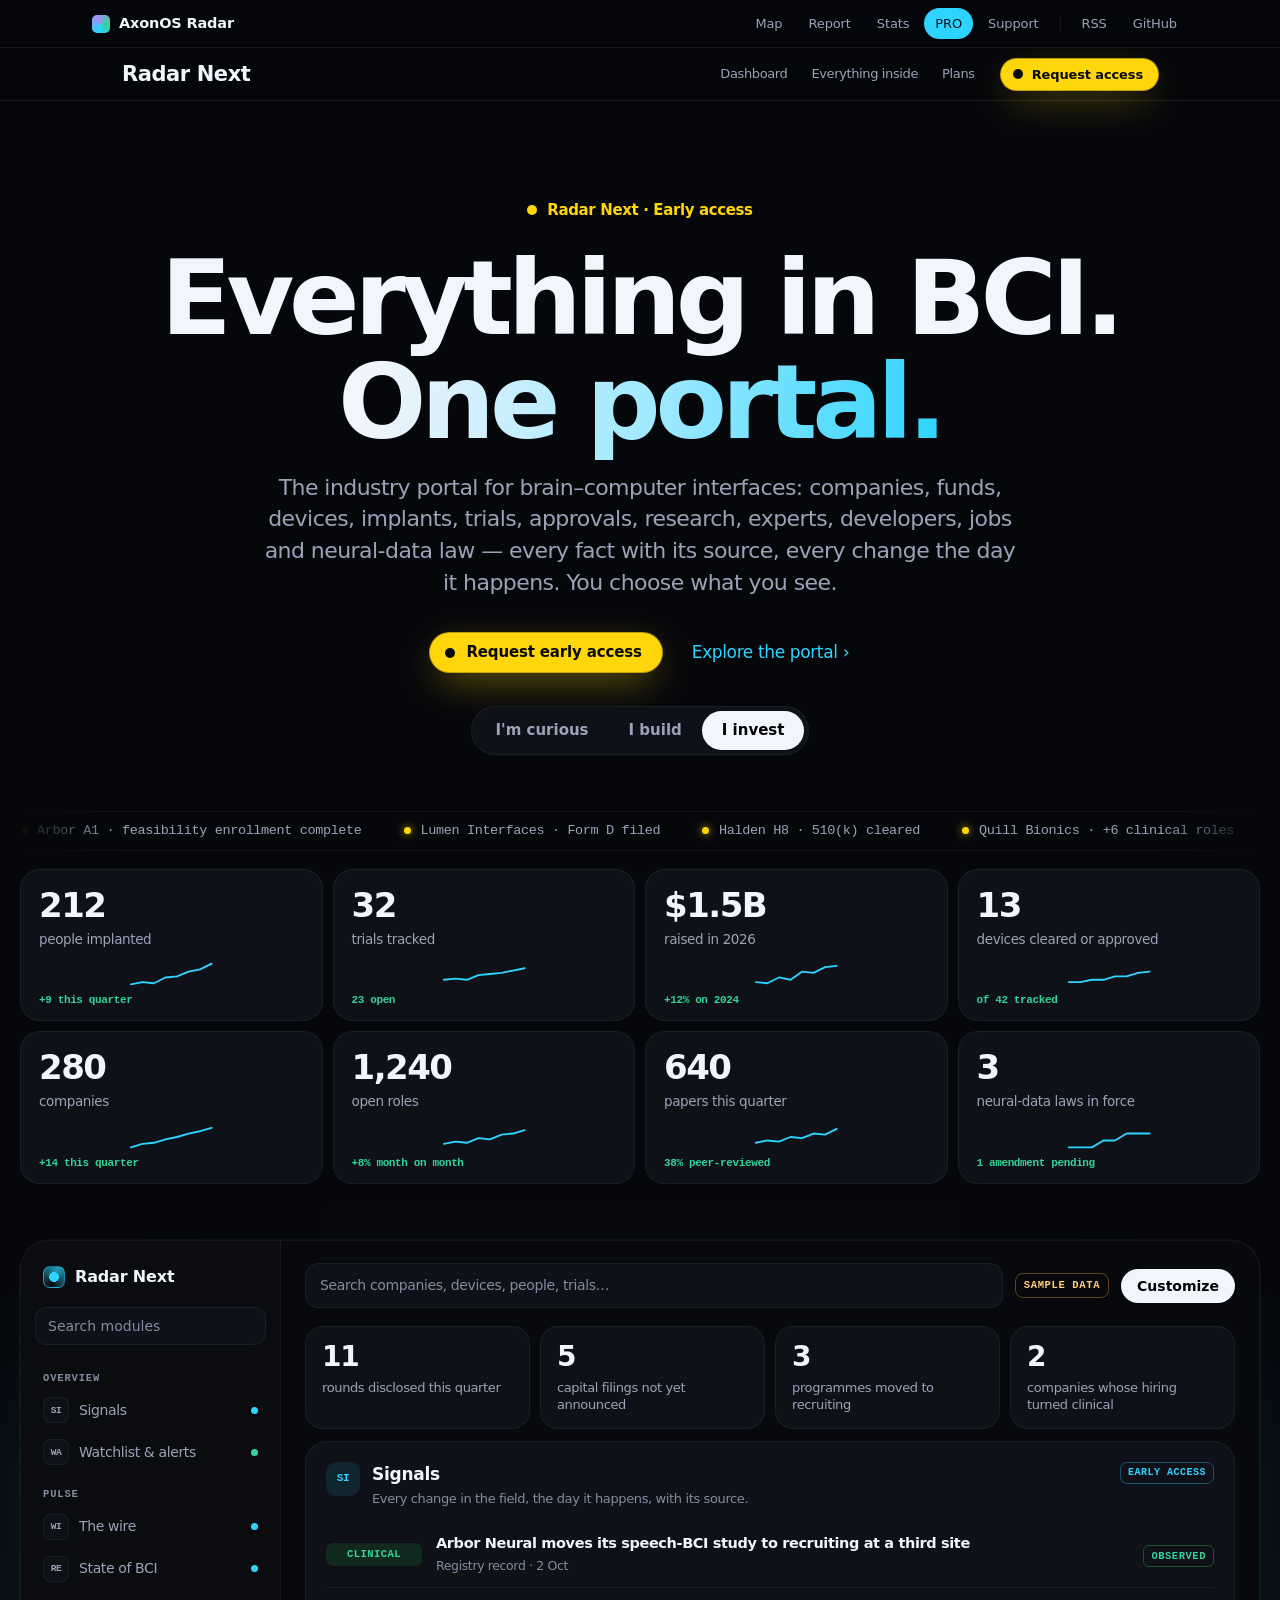
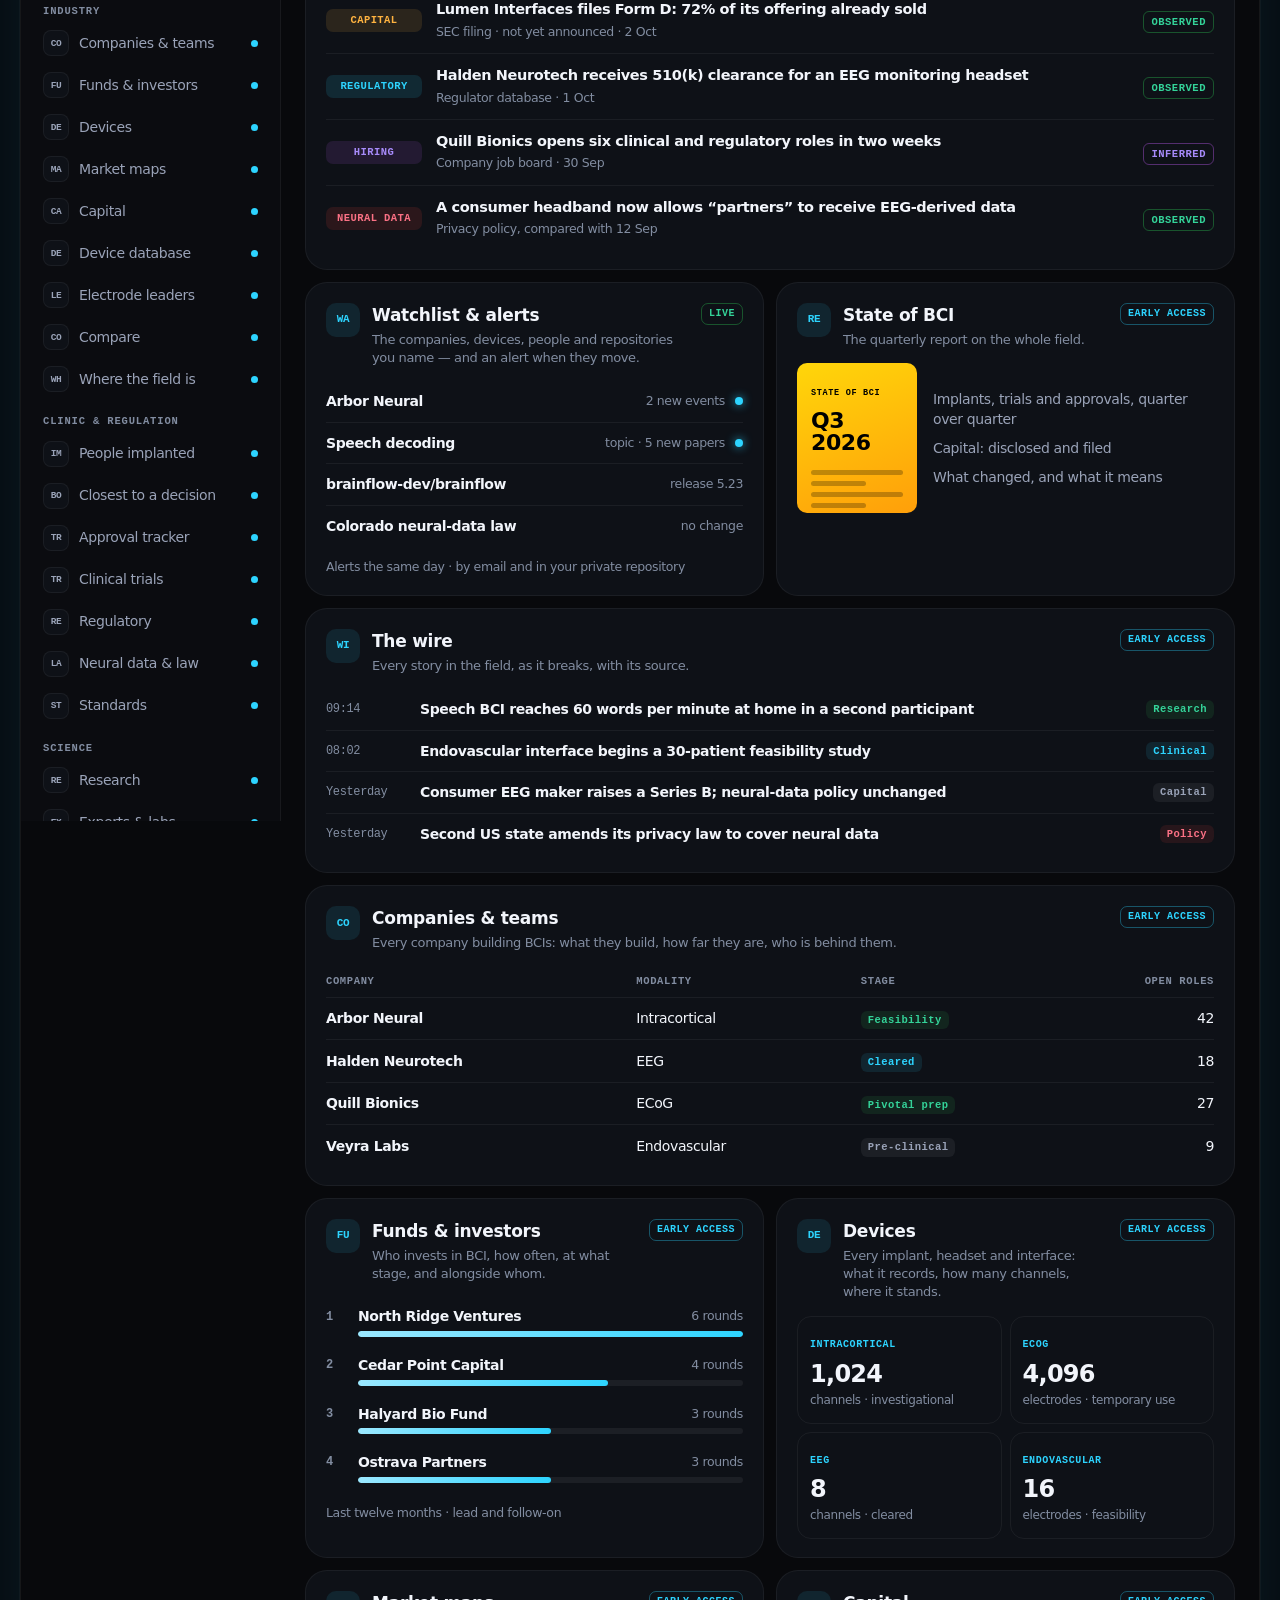
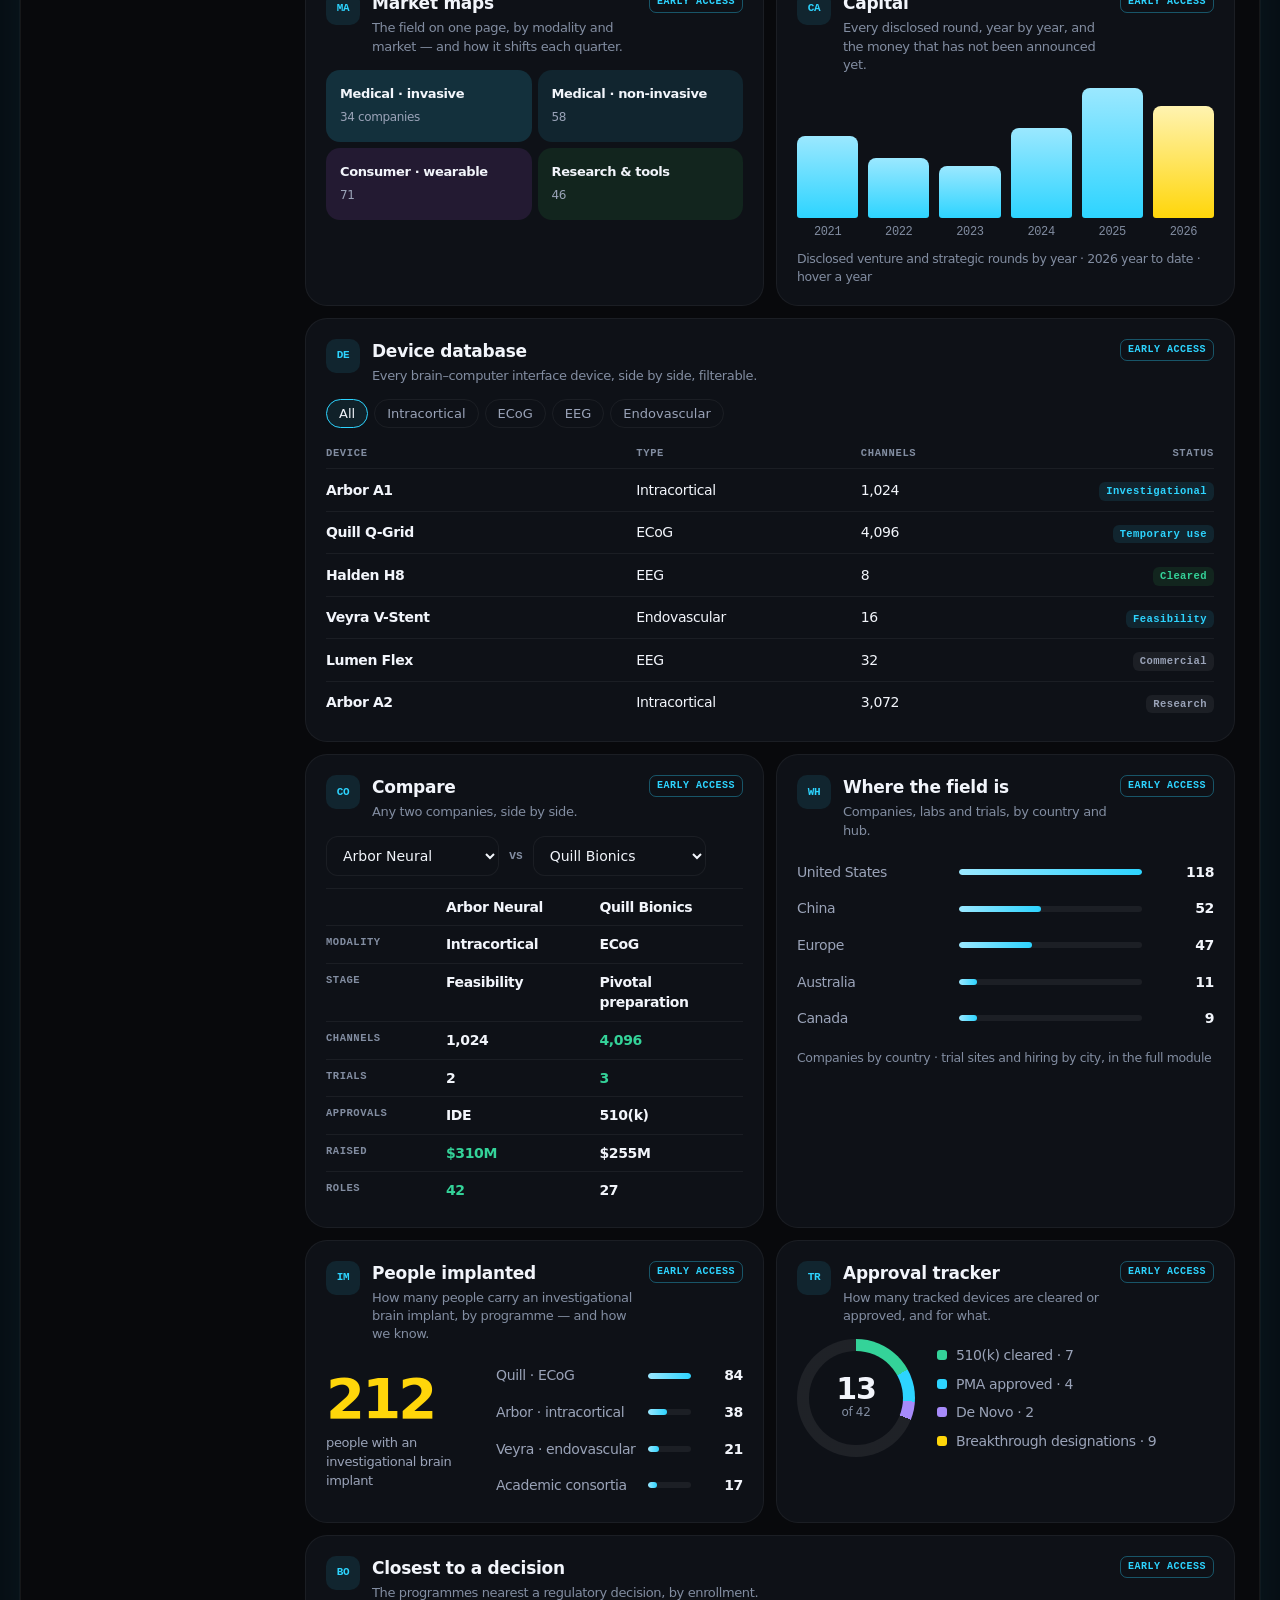
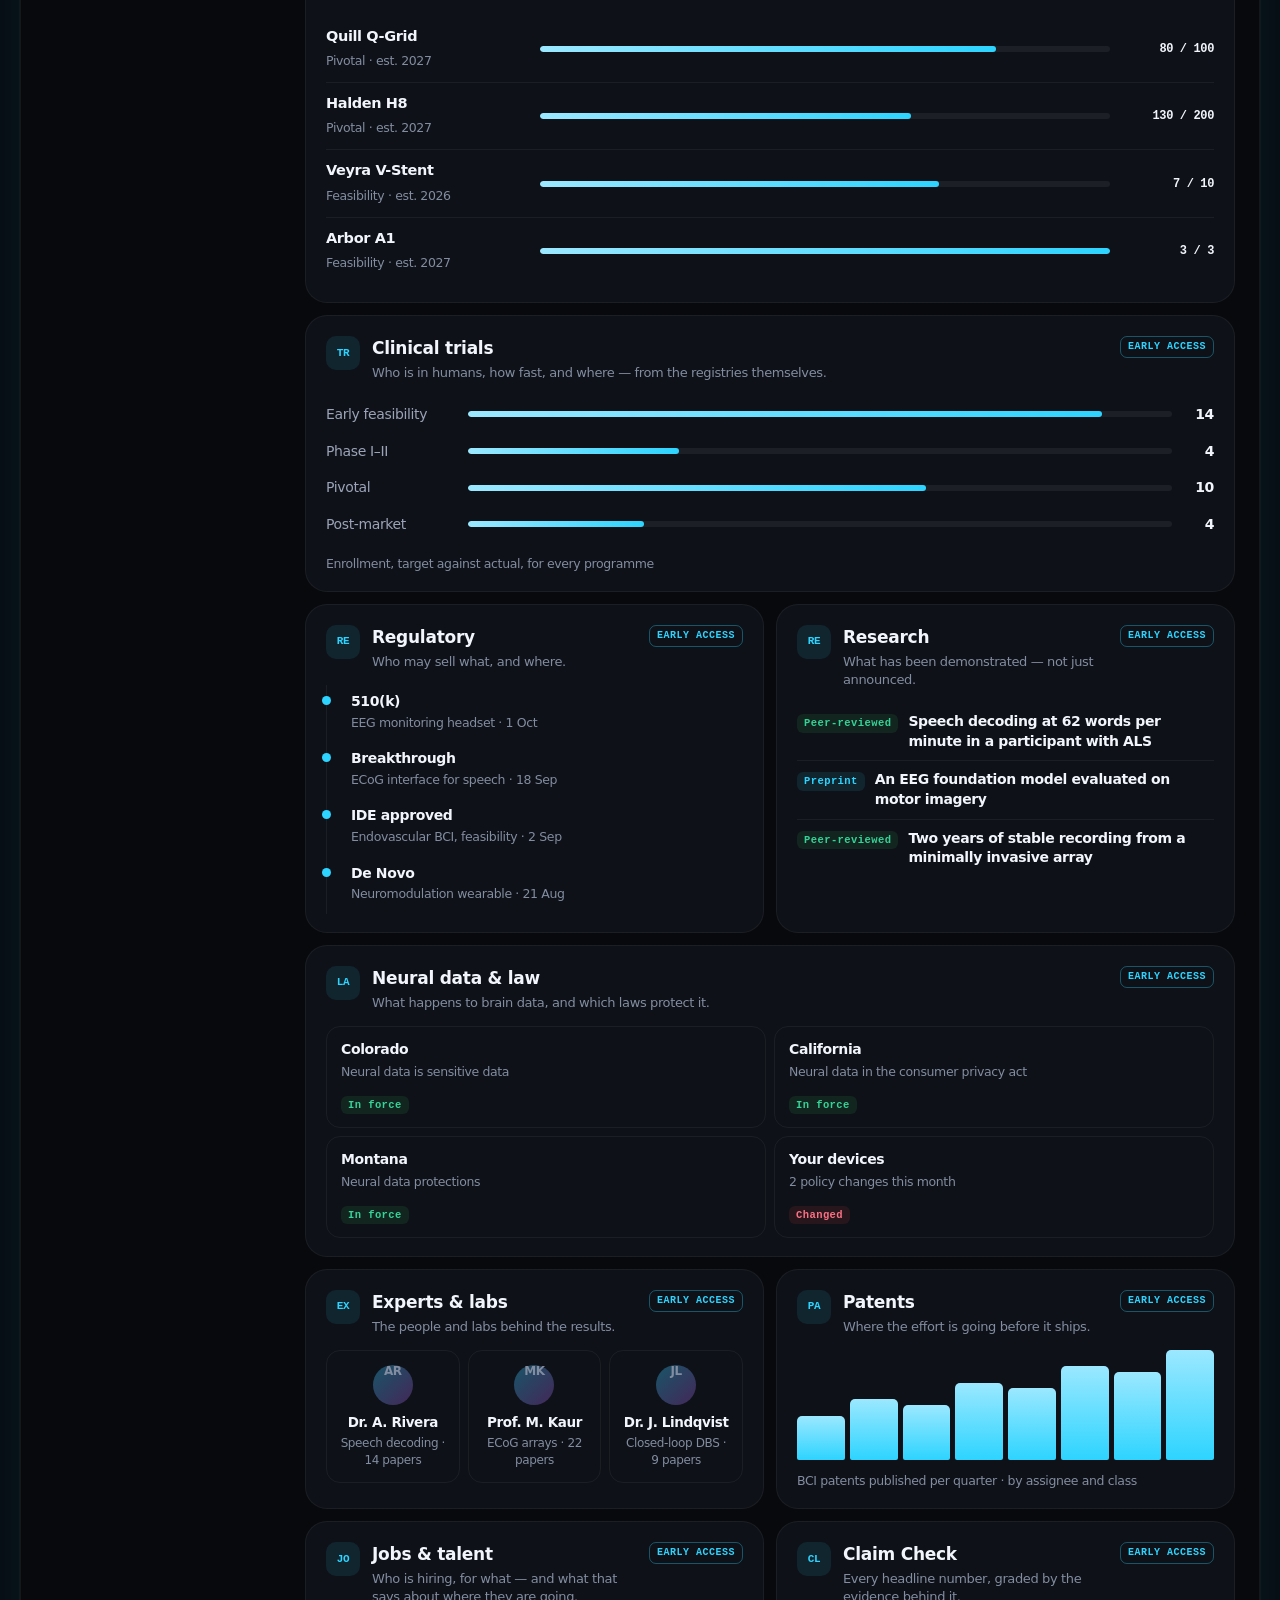
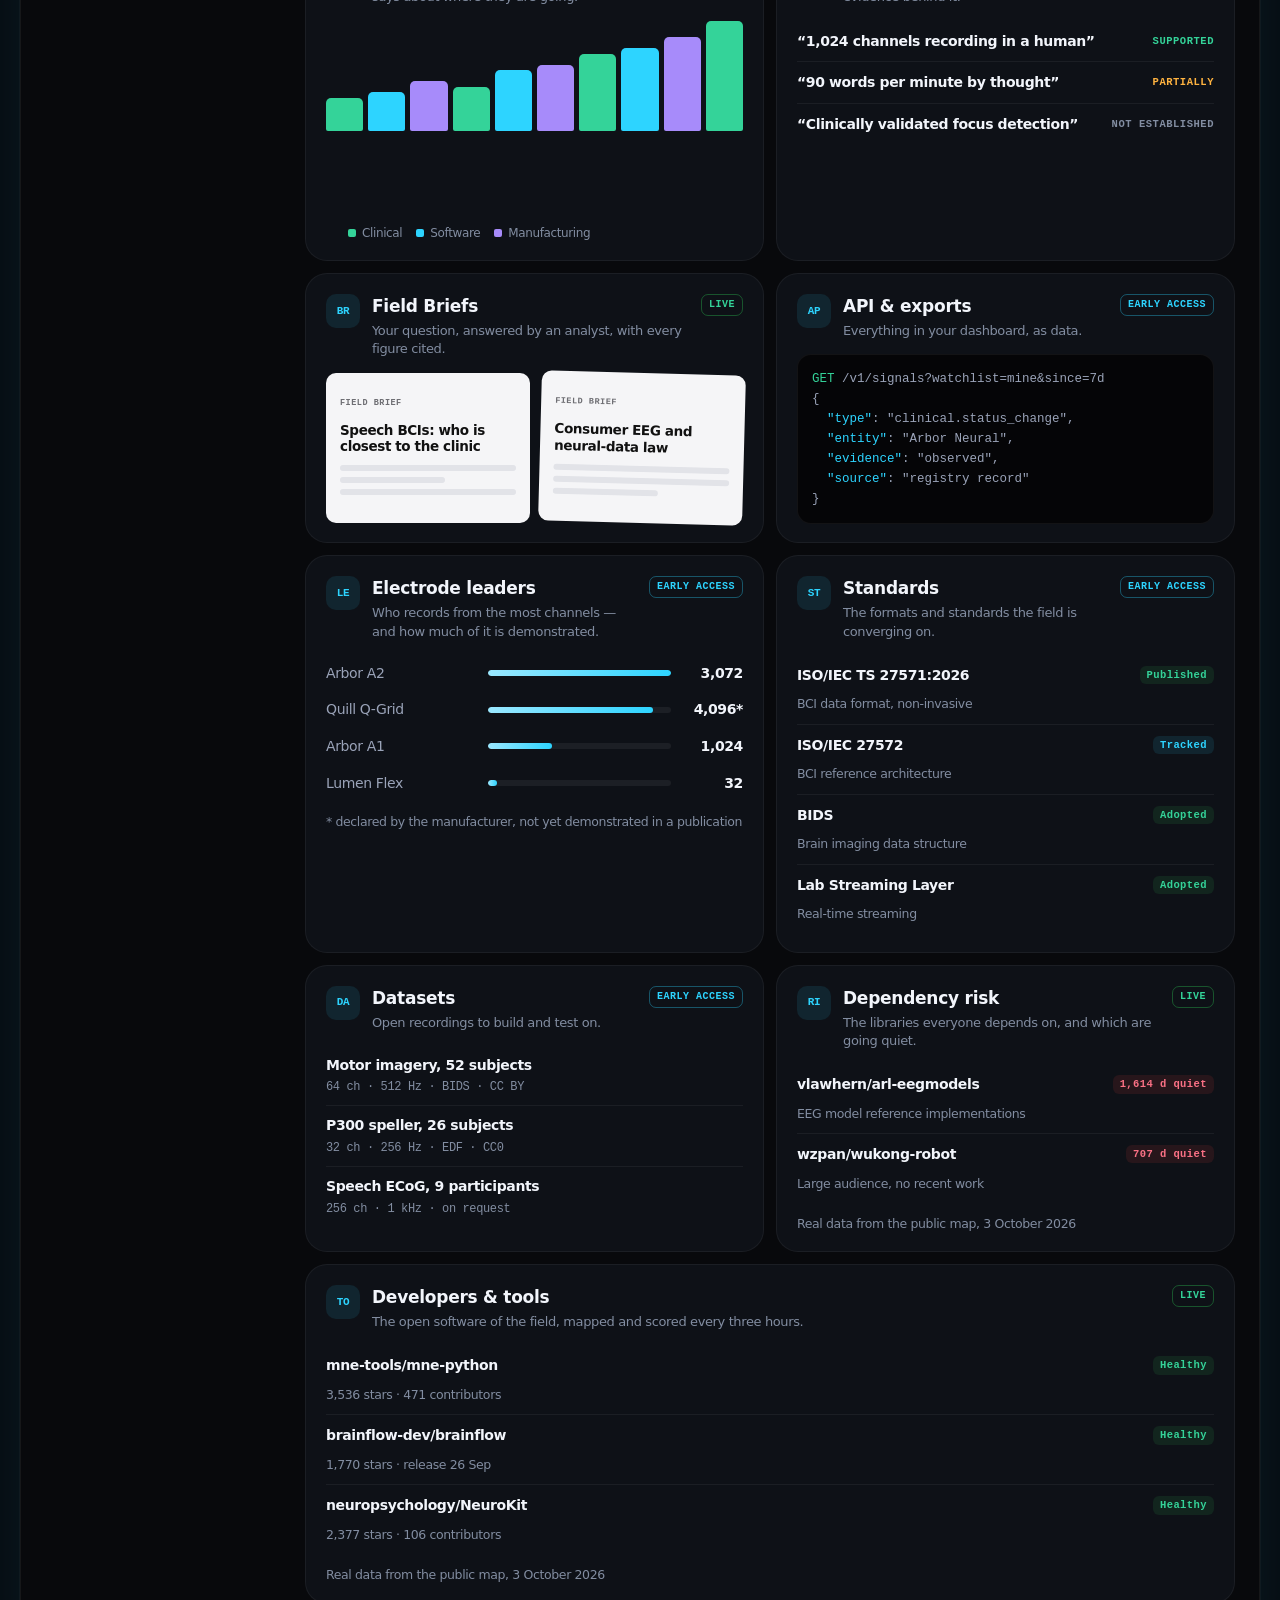
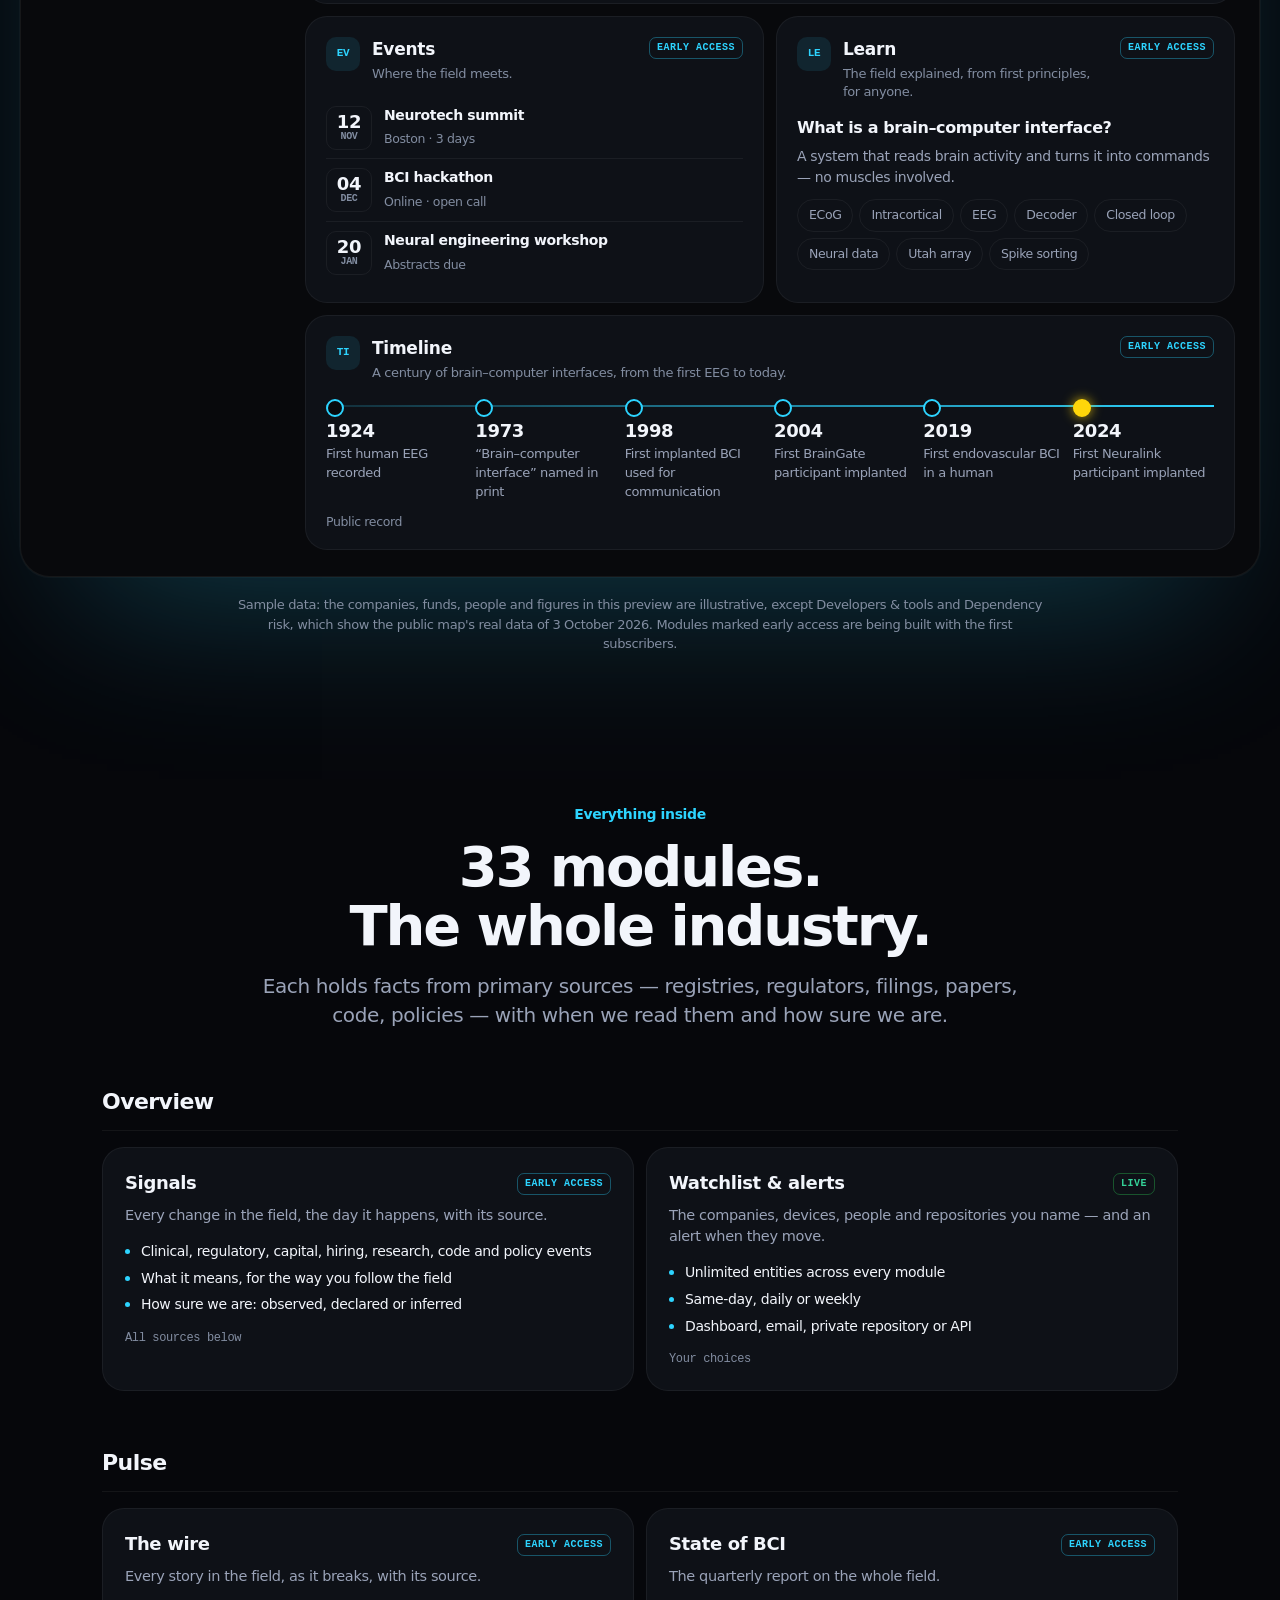
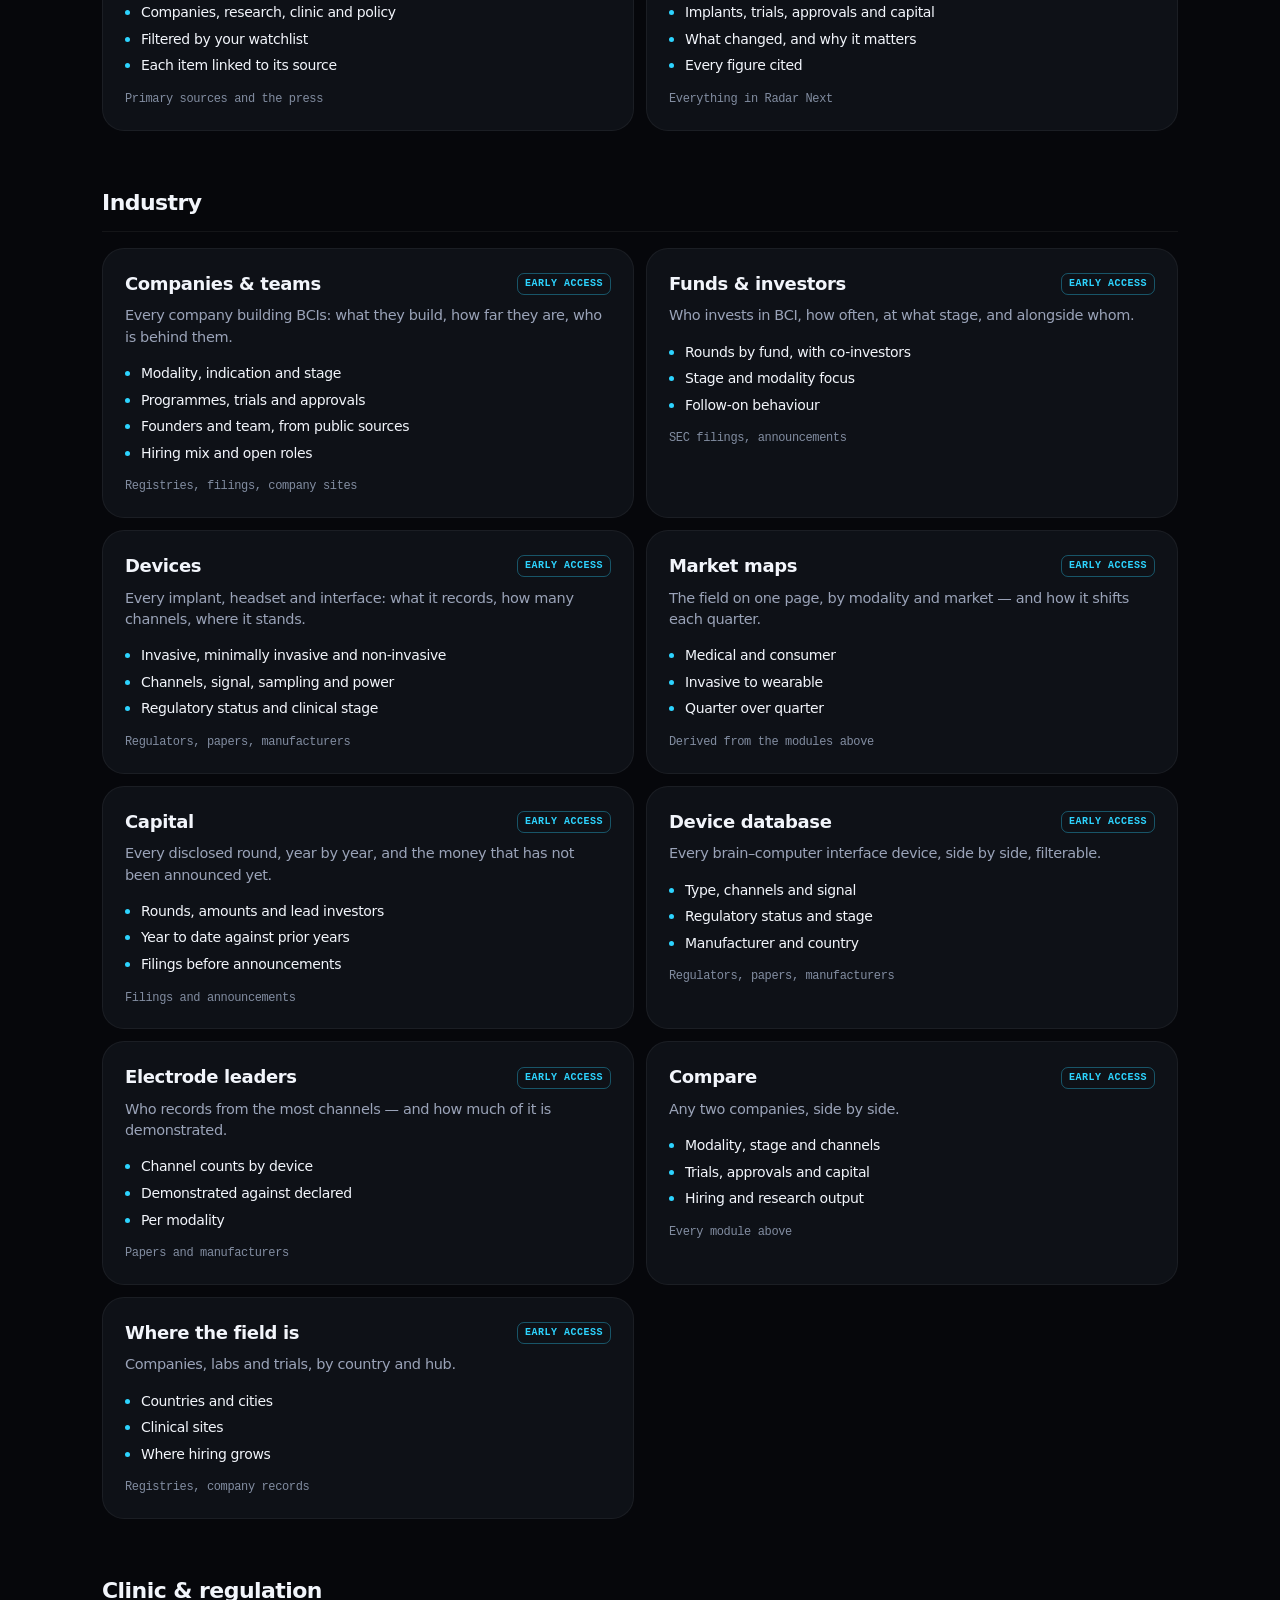
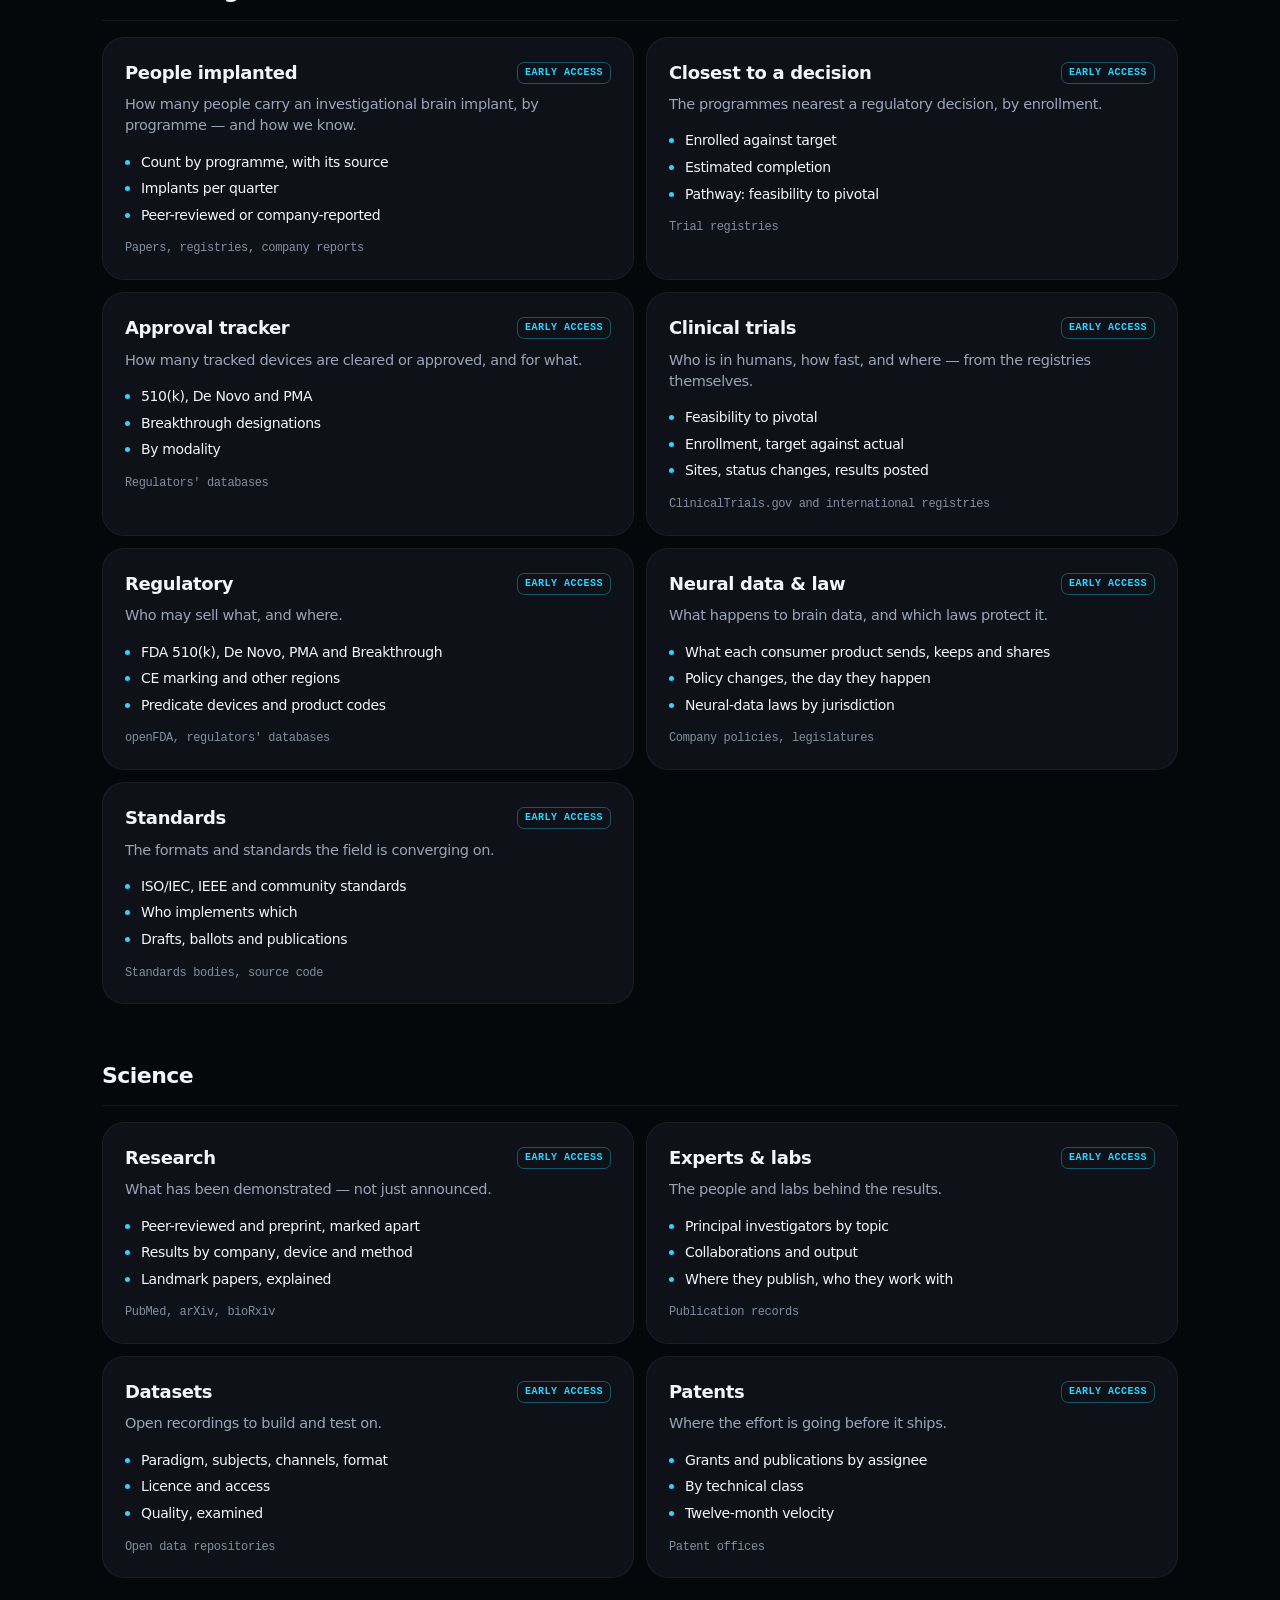
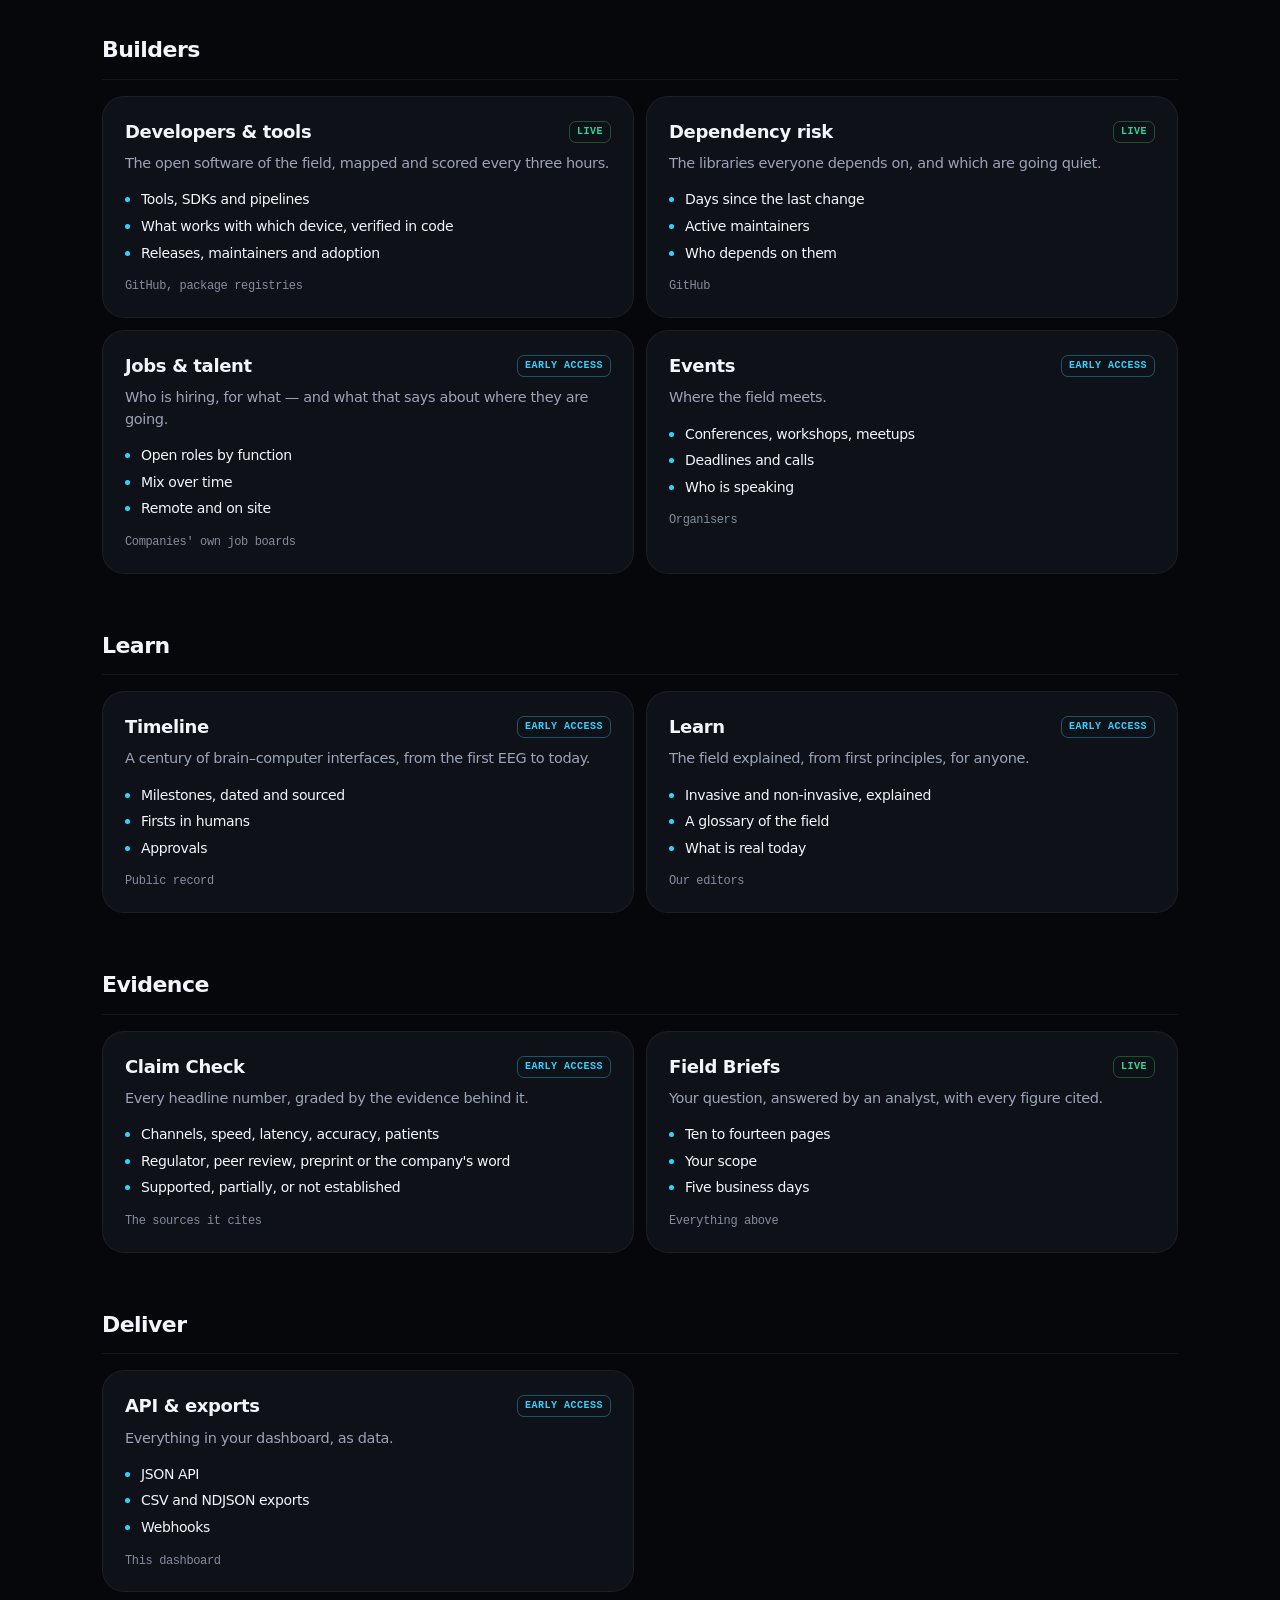
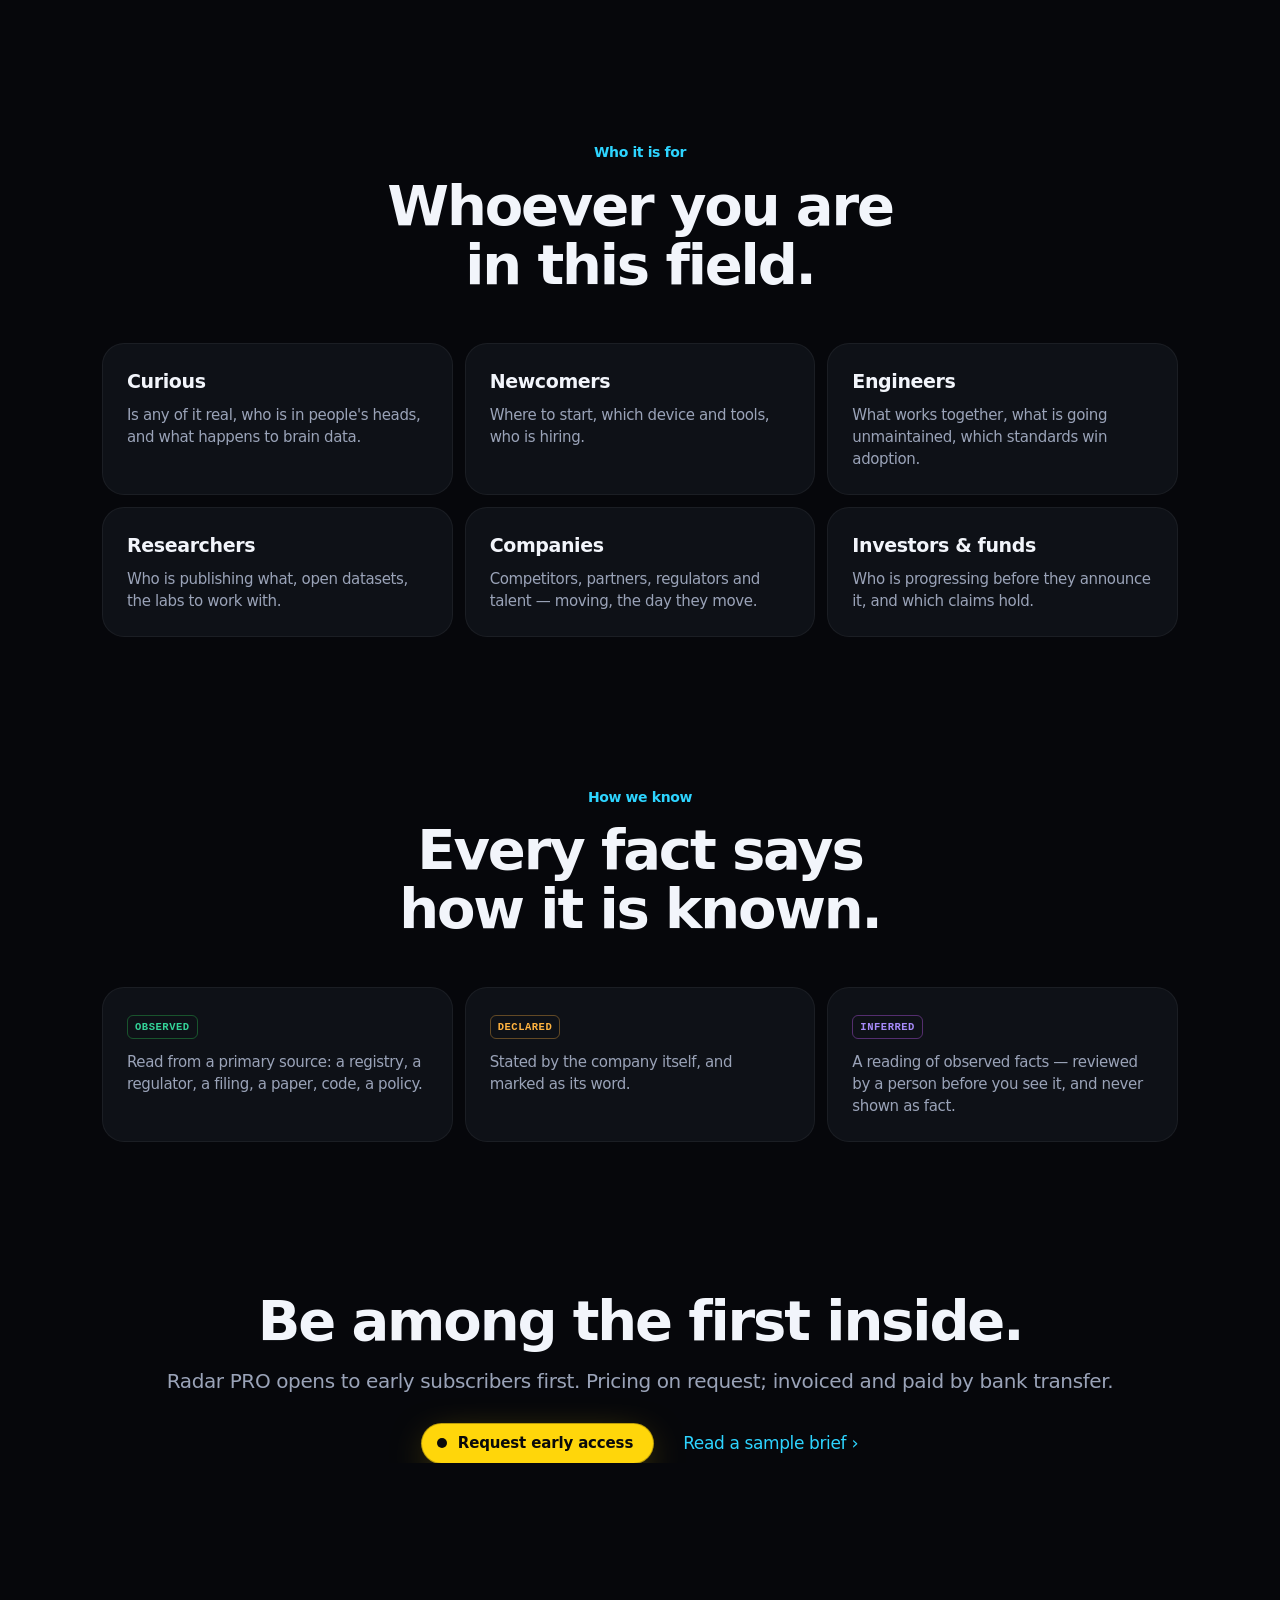
==== commit bab95971: "16.14.0 — Radar Next preview.html becomes Radar Next, the industry portal for brain-computer interfa" ====
--- a/preview.html
+++ b/preview.html
@@ -9,9 +9,9 @@
 <meta name="referrer" content="no-referrer">
 <meta name="color-scheme" content="dark">
 <meta name="theme-color" content="#06070b">
-<title>Radar PRO — the whole BCI field, one dashboard</title>
-<meta name="description" content="Radar PRO puts the brain–computer interface field on one dashboard: companies, funds, devices, trials, regulators, research, experts, developers, datasets, jobs, patents, standards and neural-data law — every fact with its source. Choose what you see. Early access.">
-<meta property="og:title" content="Radar PRO — the whole BCI field, one dashboard">
+<title>Radar Next — the BCI industry portal</title>
+<meta name="description" content="Radar Next is the industry portal for brain–computer interfaces: companies, funds, devices, implants, trials, approvals, research, experts, developers, jobs and neural-data law — every fact with its source. Choose what you see. Early access.">
+<meta property="og:title" content="Radar Next — the BCI industry portal">
 <meta property="og:description" content="Companies, funds, devices, trials, regulators, research, experts, developers and neural-data law, every fact with its source. Choose what you see.">
 <meta property="og:image" content="https://axonos-bci.github.io/axonos-community-radar/og-image.png">
 <meta property="og:url" content="https://axonos-bci.github.io/axonos-community-radar/preview.html">
@@ -42,45 +42,61 @@
 
 <nav class="lnav" aria-label="Radar PRO">
   <div class="lnav-in">
-    <span class="lnav-title">Radar PRO</span>
+    <span class="lnav-title">Radar Next</span>
     <div class="lnav-links">
       <a href="#dash">Dashboard</a>
       <a href="#menu">Everything inside</a>
       <a href="./pro.html#plans">Plans</a>
     </div>
-    <a class="pill small" href="mailto:connect@axonos.org?subject=Radar%20PRO%20%E2%80%94%20early%20access&amp;body=Organisation%3A%0AWhat%20I%20follow%20in%20BCI%3A%0AModules%20I%20want%20first%3A%0AHow%20I%20want%20to%20receive%20it%20%28dashboard%2C%20email%2C%20private%20repository%2C%20API%29%3A%0A">Request access</a>
+    <a class="nx small" href="mailto:connect@axonos.org?subject=Radar%20PRO%20%E2%80%94%20early%20access&amp;body=Organisation%3A%0AWhat%20I%20follow%20in%20BCI%3A%0AModules%20I%20want%20first%3A%0AHow%20I%20want%20to%20receive%20it%20%28dashboard%2C%20email%2C%20private%20repository%2C%20API%29%3A%0A"><span class="nx-dot" aria-hidden="true"></span>Request access</a>
   </div>
 </nav>
 
 <main>
   <header class="hero pv-hero">
-    <p class="hero-name">Radar PRO · Early access</p>
-    <h1>The whole BCI field.<br><span class="pv-grad">One dashboard.</span></h1>
-    <p class="hero-sub pv-sub">Companies, funds, devices, trials, regulators, research, experts and developers — every fact with its source, every change the day it happens. You choose what you see.</p>
+    <p class="nx-eyebrow"><span class="nx-dot" aria-hidden="true"></span>Radar Next · Early access</p>
+    <h1>Everything in BCI.<br><span class="pv-grad">One portal.</span></h1>
+    <p class="hero-sub pv-sub">The industry portal for brain–computer interfaces: companies, funds, devices, implants, trials, approvals, research, experts, developers, jobs and neural-data law — every fact with its source, every change the day it happens. You choose what you see.</p>
     <div class="hero-cta">
-      <a class="pill" href="mailto:connect@axonos.org?subject=Radar%20PRO%20%E2%80%94%20early%20access&amp;body=Organisation%3A%0AWhat%20I%20follow%20in%20BCI%3A%0AModules%20I%20want%20first%3A%0AHow%20I%20want%20to%20receive%20it%20%28dashboard%2C%20email%2C%20private%20repository%2C%20API%29%3A%0A">Request access</a>
-      <a class="more" href="#dash">Explore the dashboard</a>
+      <a class="nx" href="mailto:connect@axonos.org?subject=Radar%20PRO%20%E2%80%94%20early%20access&amp;body=Organisation%3A%0AWhat%20I%20follow%20in%20BCI%3A%0AModules%20I%20want%20first%3A%0AHow%20I%20want%20to%20receive%20it%20%28dashboard%2C%20email%2C%20private%20repository%2C%20API%29%3A%0A"><span class="nx-dot" aria-hidden="true"></span>Request early access</a>
+      <a class="more" href="#dash">Explore the portal</a>
     </div>
     <div class="pv-who" role="group" aria-label="Show the dashboard for">
       <button type="button" data-p="cur" aria-pressed="false">I'm curious</button><button type="button" data-p="bld" aria-pressed="false">I build</button><button type="button" data-p="inv" aria-pressed="true">I invest</button>
     </div>
   </header>
+
+  <section class="pulse" aria-label="The field this month, sample data">
+    <div class="ticker" aria-hidden="true"><div class="tk-in"><span><i></i>Arbor A1 · feasibility enrollment complete</span><span><i></i>Lumen Interfaces · Form D filed</span><span><i></i>Halden H8 · 510(k) cleared</span><span><i></i>Quill Bionics · +6 clinical roles</span><span><i></i>Speech BCI · 60 WPM at home</span><span><i></i>Second state · neural-data amendment</span><span><i></i>brainflow 5.23 · new board</span><span><i></i>Veyra V-Stent · first patient</span><span><i></i>Arbor A1 · feasibility enrollment complete</span><span><i></i>Lumen Interfaces · Form D filed</span><span><i></i>Halden H8 · 510(k) cleared</span><span><i></i>Quill Bionics · +6 clinical roles</span><span><i></i>Speech BCI · 60 WPM at home</span><span><i></i>Second state · neural-data amendment</span><span><i></i>brainflow 5.23 · new board</span><span><i></i>Veyra V-Stent · first patient</span></div></div>
+    <div class="pls"><div class="pl"><b class="cu" data-to="212">212</b><span>people implanted</span><svg viewBox="0 0 74 26" aria-hidden="true"><path d="M2 22 L12 20 L22 21 L32 16 L42 15 L52 11 L62 9 L72 4" fill="none" stroke="#2dd4ff" stroke-width="1.6" stroke-linecap="round" stroke-linejoin="round"/></svg><em>+9 this quarter</em></div><div class="pl"><b class="cu" data-to="32">32</b><span>trials tracked</span><svg viewBox="0 0 74 26" aria-hidden="true"><path d="M2 18 L12 17 L22 18 L32 14 L42 13 L52 12 L62 10 L72 8" fill="none" stroke="#2dd4ff" stroke-width="1.6" stroke-linecap="round" stroke-linejoin="round"/></svg><em>23 open</em></div><div class="pl"><b class="cu" data-to="$1.5B">$1.5B</b><span>raised in 2026</span><svg viewBox="0 0 74 26" aria-hidden="true"><path d="M2 20 L12 21 L22 16 L32 18 L42 11 L52 12 L62 7 L72 6" fill="none" stroke="#2dd4ff" stroke-width="1.6" stroke-linecap="round" stroke-linejoin="round"/></svg><em>+12% on 2024</em></div><div class="pl"><b class="cu" data-to="13">13</b><span>devices cleared or approved</span><svg viewBox="0 0 74 26" aria-hidden="true"><path d="M2 20 L12 20 L22 18 L32 18 L42 15 L52 15 L62 12 L72 11" fill="none" stroke="#2dd4ff" stroke-width="1.6" stroke-linecap="round" stroke-linejoin="round"/></svg><em>of 42 tracked</em></div><div class="pl"><b class="cu" data-to="280">280</b><span>companies</span><svg viewBox="0 0 74 26" aria-hidden="true"><path d="M2 22 L12 19 L22 18 L32 15 L42 13 L52 10 L62 8 L72 5" fill="none" stroke="#2dd4ff" stroke-width="1.6" stroke-linecap="round" stroke-linejoin="round"/></svg><em>+14 this quarter</em></div><div class="pl"><b class="cu" data-to="1,240">1,240</b><span>open roles</span><svg viewBox="0 0 74 26" aria-hidden="true"><path d="M2 19 L12 17 L22 18 L32 14 L42 15 L52 11 L62 10 L72 7" fill="none" stroke="#2dd4ff" stroke-width="1.6" stroke-linecap="round" stroke-linejoin="round"/></svg><em>+8% month on month</em></div><div class="pl"><b class="cu" data-to="640">640</b><span>papers this quarter</span><svg viewBox="0 0 74 26" aria-hidden="true"><path d="M2 18 L12 16 L22 17 L32 13 L42 14 L52 10 L62 11 L72 6" fill="none" stroke="#2dd4ff" stroke-width="1.6" stroke-linecap="round" stroke-linejoin="round"/></svg><em>38% peer-reviewed</em></div><div class="pl"><b class="cu" data-to="3">3</b><span>neural-data laws in force</span><svg viewBox="0 0 74 26" aria-hidden="true"><path d="M2 22 L12 22 L22 22 L32 16 L42 16 L52 10 L62 10 L72 10" fill="none" stroke="#2dd4ff" stroke-width="1.6" stroke-linecap="round" stroke-linejoin="round"/></svg><em>1 amendment pending</em></div></div>
+  </section>
 
   <section class="pv-dash" id="dash" aria-label="The Radar PRO dashboard, with sample data">
     <div class="app">
       <aside class="sb" aria-label="Modules">
-        <div class="sb-top"><span class="sb-logo" aria-hidden="true"></span><b>Radar PRO</b></div>
+        <div class="sb-top"><span class="sb-logo" aria-hidden="true"></span><b>Radar Next</b></div>
         <label class="sb-s"><span class="vh">Find a module</span><input type="search" id="sbFind" placeholder="Search modules"></label>
         <nav class="sb-l" id="sbList">
 <p class="sb-g">Overview</p>
 <a class="sb-i" href="#m-signals" data-k="signals"><span class="sb-ic">SI</span><span class="sb-n">Signals</span><i class="sb-d early" aria-label="Early access"></i></a>
 <a class="sb-i" href="#m-watch" data-k="watch"><span class="sb-ic">WA</span><span class="sb-n">Watchlist &amp; alerts</span><i class="sb-d live" aria-label="Live"></i></a>
+<p class="sb-g">Pulse</p>
+<a class="sb-i" href="#m-wire" data-k="wire"><span class="sb-ic">WI</span><span class="sb-n">The wire</span><i class="sb-d early" aria-label="Early access"></i></a>
+<a class="sb-i" href="#m-report" data-k="report"><span class="sb-ic">RE</span><span class="sb-n">State of BCI</span><i class="sb-d early" aria-label="Early access"></i></a>
 <p class="sb-g">Industry</p>
 <a class="sb-i" href="#m-companies" data-k="companies"><span class="sb-ic">CO</span><span class="sb-n">Companies &amp; teams</span><i class="sb-d early" aria-label="Early access"></i></a>
 <a class="sb-i" href="#m-funds" data-k="funds"><span class="sb-ic">FU</span><span class="sb-n">Funds &amp; investors</span><i class="sb-d early" aria-label="Early access"></i></a>
 <a class="sb-i" href="#m-devices" data-k="devices"><span class="sb-ic">DE</span><span class="sb-n">Devices</span><i class="sb-d early" aria-label="Early access"></i></a>
 <a class="sb-i" href="#m-maps" data-k="maps"><span class="sb-ic">MA</span><span class="sb-n">Market maps</span><i class="sb-d early" aria-label="Early access"></i></a>
+<a class="sb-i" href="#m-capital" data-k="capital"><span class="sb-ic">CA</span><span class="sb-n">Capital</span><i class="sb-d early" aria-label="Early access"></i></a>
+<a class="sb-i" href="#m-devicedb" data-k="devicedb"><span class="sb-ic">DE</span><span class="sb-n">Device database</span><i class="sb-d early" aria-label="Early access"></i></a>
+<a class="sb-i" href="#m-leaders" data-k="leaders"><span class="sb-ic">LE</span><span class="sb-n">Electrode leaders</span><i class="sb-d early" aria-label="Early access"></i></a>
+<a class="sb-i" href="#m-compare" data-k="compare"><span class="sb-ic">CO</span><span class="sb-n">Compare</span><i class="sb-d early" aria-label="Early access"></i></a>
+<a class="sb-i" href="#m-where" data-k="where"><span class="sb-ic">WH</span><span class="sb-n">Where the field is</span><i class="sb-d early" aria-label="Early access"></i></a>
 <p class="sb-g">Clinic &amp; regulation</p>
+<a class="sb-i" href="#m-implants" data-k="implants"><span class="sb-ic">IM</span><span class="sb-n">People implanted</span><i class="sb-d early" aria-label="Early access"></i></a>
+<a class="sb-i" href="#m-board" data-k="board"><span class="sb-ic">BO</span><span class="sb-n">Closest to a decision</span><i class="sb-d early" aria-label="Early access"></i></a>
+<a class="sb-i" href="#m-tracker" data-k="tracker"><span class="sb-ic">TR</span><span class="sb-n">Approval tracker</span><i class="sb-d early" aria-label="Early access"></i></a>
 <a class="sb-i" href="#m-trials" data-k="trials"><span class="sb-ic">TR</span><span class="sb-n">Clinical trials</span><i class="sb-d early" aria-label="Early access"></i></a>
 <a class="sb-i" href="#m-regulatory" data-k="regulatory"><span class="sb-ic">RE</span><span class="sb-n">Regulatory</span><i class="sb-d early" aria-label="Early access"></i></a>
 <a class="sb-i" href="#m-law" data-k="law"><span class="sb-ic">LA</span><span class="sb-n">Neural data &amp; law</span><i class="sb-d early" aria-label="Early access"></i></a>
@@ -95,6 +111,9 @@
 <a class="sb-i" href="#m-risk" data-k="risk"><span class="sb-ic">RI</span><span class="sb-n">Dependency risk</span><i class="sb-d live" aria-label="Live"></i></a>
 <a class="sb-i" href="#m-jobs" data-k="jobs"><span class="sb-ic">JO</span><span class="sb-n">Jobs &amp; talent</span><i class="sb-d early" aria-label="Early access"></i></a>
 <a class="sb-i" href="#m-events" data-k="events"><span class="sb-ic">EV</span><span class="sb-n">Events</span><i class="sb-d early" aria-label="Early access"></i></a>
+<p class="sb-g">Learn</p>
+<a class="sb-i" href="#m-timeline" data-k="timeline"><span class="sb-ic">TI</span><span class="sb-n">Timeline</span><i class="sb-d early" aria-label="Early access"></i></a>
+<a class="sb-i" href="#m-learn" data-k="learn"><span class="sb-ic">LE</span><span class="sb-n">Learn</span><i class="sb-d early" aria-label="Early access"></i></a>
 <p class="sb-g">Evidence</p>
 <a class="sb-i" href="#m-claims" data-k="claims"><span class="sb-ic">CL</span><span class="sb-n">Claim Check</span><i class="sb-d early" aria-label="Early access"></i></a>
 <a class="sb-i" href="#m-briefs" data-k="briefs"><span class="sb-ic">BR</span><span class="sb-n">Field Briefs</span><i class="sb-d live" aria-label="Live"></i></a>
@@ -128,6 +147,17 @@
   <li><b>brainflow-dev/brainflow</b><span>release 5.23</span></li>
   <li><b>Colorado neural-data law</b><span>no change</span></li>
 </ul><p class="mini">Alerts the same day · by email and in your private repository</p>
+      </article><article class="mod wide" id="m-wire" data-k="wire" data-who="cur bld inv" data-status="early">
+        <header><span class="mic">WI</span><div><h3>The wire</h3><p>Every story in the field, as it breaks, with its source.</p></div><span class="st st-early">Early access</span></header>
+        <ul class="wire">
+  <li><span class="wt">09:14</span><b>Speech BCI reaches 60 words per minute at home in a second participant</b><em class="bdg p-g">Research</em></li>
+  <li><span class="wt">08:02</span><b>Endovascular interface begins a 30-patient feasibility study</b><em class="bdg p-a">Clinical</em></li>
+  <li><span class="wt">Yesterday</span><b>Consumer EEG maker raises a Series B; neural-data policy unchanged</b><em class="bdg p-m">Capital</em></li>
+  <li><span class="wt">Yesterday</span><b>Second US state amends its privacy law to cover neural data</b><em class="bdg p-r">Policy</em></li></ul>
+      </article><article class="mod" id="m-report" data-k="report" data-who="cur inv" data-status="early">
+        <header><span class="mic">RE</span><div><h3>State of BCI</h3><p>The quarterly report on the whole field.</p></div><span class="st st-early">Early access</span></header>
+        <div class="rpt"><div class="rpt-c"><span>STATE OF BCI</span><b>Q3 2026</b><i></i><i class="s"></i><i></i><i class="s"></i></div>
+  <ul><li>Implants, trials and approvals, quarter over quarter</li><li>Capital: disclosed and filed</li><li>What changed, and what it means</li></ul></div>
       </article><article class="mod wide" id="m-companies" data-k="companies" data-who="cur inv" data-status="early">
         <header><span class="mic">CO</span><div><h3>Companies &amp; teams</h3><p>Every company building BCIs: what they build, how far they are, who is behind them.</p></div><span class="st st-early">Early access</span></header>
         <div class="tbl"><div class="tr th"><span>Company</span><span>Modality</span><span>Stage</span><span>Open roles</span></div>
@@ -155,6 +185,38 @@
         <div class="mp">
   <div class="mp-c a"><b>Medical · invasive</b><span>34 companies</span></div><div class="mp-c b"><b>Medical · non-invasive</b><span>58</span></div>
   <div class="mp-c c"><b>Consumer · wearable</b><span>71</span></div><div class="mp-c d"><b>Research & tools</b><span>46</span></div></div>
+      </article><article class="mod" id="m-capital" data-k="capital" data-who="inv" data-status="early">
+        <header><span class="mic">CA</span><div><h3>Capital</h3><p>Every disclosed round, year by year, and the money that has not been announced yet.</p></div><span class="st st-early">Early access</span></header>
+        <div class="fund"><div class="fb"><i class="h55"><span>$1.1B</span></i><em>2021</em></div><div class="fb"><i class="h40"><span>$0.8B</span></i><em>2022</em></div><div class="fb"><i class="h35"><span>$0.7B</span></i><em>2023</em></div><div class="fb"><i class="h60"><span>$1.2B</span></i><em>2024</em></div><div class="fb"><i class="h100"><span>$2.0B</span></i><em>2025</em></div><div class="fb"><i class="h75"><span>$1.5B</span></i><em>2026</em></div></div>
+  <p class="mini">Disclosed venture and strategic rounds by year · 2026 year to date · hover a year</p>
+      </article><article class="mod wide" id="m-devicedb" data-k="devicedb" data-who="cur bld inv" data-status="early">
+        <header><span class="mic">DE</span><div><h3>Device database</h3><p>Every brain–computer interface device, side by side, filterable.</p></div><span class="st st-early">Early access</span></header>
+        <div class="dbf" role="group" aria-label="Filter devices">
+  <button type="button" data-df="all" aria-pressed="true">All</button><button type="button" data-df="ic" aria-pressed="false">Intracortical</button><button type="button" data-df="ecog" aria-pressed="false">ECoG</button><button type="button" data-df="eeg" aria-pressed="false">EEG</button><button type="button" data-df="ev" aria-pressed="false">Endovascular</button></div>
+<div class="tbl dbt"><div class="tr th"><span>Device</span><span>Type</span><span>Channels</span><span>Status</span></div><div class="tr" data-dt="ic"><span><b>Arbor A1</b></span><span>Intracortical</span><span>1,024</span><span><em class="bdg p-a">Investigational</em></span></div><div class="tr" data-dt="ecog"><span><b>Quill Q-Grid</b></span><span>ECoG</span><span>4,096</span><span><em class="bdg p-a">Temporary use</em></span></div><div class="tr" data-dt="eeg"><span><b>Halden H8</b></span><span>EEG</span><span>8</span><span><em class="bdg p-g">Cleared</em></span></div><div class="tr" data-dt="ev"><span><b>Veyra V-Stent</b></span><span>Endovascular</span><span>16</span><span><em class="bdg p-a">Feasibility</em></span></div><div class="tr" data-dt="eeg"><span><b>Lumen Flex</b></span><span>EEG</span><span>32</span><span><em class="bdg p-m">Commercial</em></span></div><div class="tr" data-dt="ic"><span><b>Arbor A2</b></span><span>Intracortical</span><span>3,072</span><span><em class="bdg p-m">Research</em></span></div></div>
+      </article><article class="mod" id="m-leaders" data-k="leaders" data-who="cur bld" data-status="early">
+        <header><span class="mic">LE</span><div><h3>Electrode leaders</h3><p>Who records from the most channels — and how much of it is demonstrated.</p></div><span class="st st-early">Early access</span></header>
+        <ul class="ldr"><li><span>Arbor A2</span><span class="mtr"><i class="w100"></i></span><b>3,072</b></li><li><span>Quill Q-Grid</span><span class="mtr"><i class="w90"></i></span><b>4,096*</b></li><li><span>Arbor A1</span><span class="mtr"><i class="w35"></i></span><b>1,024</b></li><li><span>Lumen Flex</span><span class="mtr"><i class="w5"></i></span><b>32</b></li></ul>
+  <p class="mini">* declared by the manufacturer, not yet demonstrated in a publication</p>
+      </article><article class="mod" id="m-compare" data-k="compare" data-who="cur inv" data-status="early">
+        <header><span class="mic">CO</span><div><h3>Compare</h3><p>Any two companies, side by side.</p></div><span class="st st-early">Early access</span></header>
+        <div class="cmp-s"><label><span class="vh">First company</span><select id="cmpA"></select></label><span class="vs">vs</span><label><span class="vh">Second company</span><select id="cmpB"></select></label></div>
+<div class="cmp-t" id="cmpT"></div>
+      </article><article class="mod" id="m-where" data-k="where" data-who="cur inv" data-status="early">
+        <header><span class="mic">WH</span><div><h3>Where the field is</h3><p>Companies, labs and trials, by country and hub.</p></div><span class="st st-early">Early access</span></header>
+        <ul class="ldr"><li><span>United States</span><span class="mtr"><i class="w100"></i></span><b>118</b></li><li><span>China</span><span class="mtr"><i class="w45"></i></span><b>52</b></li><li><span>Europe</span><span class="mtr"><i class="w40"></i></span><b>47</b></li><li><span>Australia</span><span class="mtr"><i class="w10"></i></span><b>11</b></li><li><span>Canada</span><span class="mtr"><i class="w10"></i></span><b>9</b></li></ul>
+  <p class="mini">Companies by country · trial sites and hiring by city, in the full module</p>
+      </article><article class="mod" id="m-implants" data-k="implants" data-who="cur inv" data-status="early">
+        <header><span class="mic">IM</span><div><h3>People implanted</h3><p>How many people carry an investigational brain implant, by programme — and how we know.</p></div><span class="st st-early">Early access</span></header>
+        <div class="imp"><div class="imp-n"><b class="cu" data-to="212">212</b><span>people with an investigational brain implant</span></div>
+  <ul class="ldr"><li><span>Quill · ECoG</span><span class="mtr"><i class="w100"></i></span><b>84</b></li><li><span>Arbor · intracortical</span><span class="mtr"><i class="w45"></i></span><b>38</b></li><li><span>Veyra · endovascular</span><span class="mtr"><i class="w25"></i></span><b>21</b></li><li><span>Academic consortia</span><span class="mtr"><i class="w20"></i></span><b>17</b></li></ul></div>
+      </article><article class="mod wide" id="m-board" data-k="board" data-who="inv" data-status="early">
+        <header><span class="mic">BO</span><div><h3>Closest to a decision</h3><p>The programmes nearest a regulatory decision, by enrollment.</p></div><span class="st st-early">Early access</span></header>
+        <ul class="brd"><li><div><b>Quill Q-Grid</b><span>Pivotal · est. 2027</span></div><span class="mtr"><i class="w80"></i></span><em>80 / 100</em></li><li><div><b>Halden H8</b><span>Pivotal · est. 2027</span></div><span class="mtr"><i class="w65"></i></span><em>130 / 200</em></li><li><div><b>Veyra V-Stent</b><span>Feasibility · est. 2026</span></div><span class="mtr"><i class="w70"></i></span><em>7 / 10</em></li><li><div><b>Arbor A1</b><span>Feasibility · est. 2027</span></div><span class="mtr"><i class="w100"></i></span><em>3 / 3</em></li></ul>
+      </article><article class="mod" id="m-tracker" data-k="tracker" data-who="cur inv" data-status="early">
+        <header><span class="mic">TR</span><div><h3>Approval tracker</h3><p>How many tracked devices are cleared or approved, and for what.</p></div><span class="st st-early">Early access</span></header>
+        <div class="trk"><div class="donut dn30"><b>13</b><span>of 42</span></div><ul>
+  <li><i class="k1"></i>510(k) cleared · 7</li><li><i class="k2"></i>PMA approved · 4</li><li><i class="k3"></i>De Novo · 2</li><li><i class="k4"></i>Breakthrough designations · 9</li></ul></div>
       </article><article class="mod wide" id="m-trials" data-k="trials" data-who="cur inv" data-status="early">
         <header><span class="mic">TR</span><div><h3>Clinical trials</h3><p>Who is in humans, how fast, and where — from the registries themselves.</p></div><span class="st st-early">Early access</span></header>
         <div class="pipe">
@@ -224,6 +286,17 @@
   <li><span class="dt"><b>12</b>Nov</span><div><b>Neurotech summit</b><span>Boston · 3 days</span></div></li>
   <li><span class="dt"><b>04</b>Dec</span><div><b>BCI hackathon</b><span>Online · open call</span></div></li>
   <li><span class="dt"><b>20</b>Jan</span><div><b>Neural engineering workshop</b><span>Abstracts due</span></div></li></ul>
+      </article><article class="mod wide" id="m-timeline" data-k="timeline" data-who="cur" data-status="early">
+        <header><span class="mic">TI</span><div><h3>Timeline</h3><p>A century of brain–computer interfaces, from the first EEG to today.</p></div><span class="st st-early">Early access</span></header>
+        <ol class="tln">
+  <li><b>1924</b><span>First human EEG recorded</span></li><li><b>1973</b><span>“Brain–computer interface” named in print</span></li>
+  <li><b>1998</b><span>First implanted BCI used for communication</span></li><li><b>2004</b><span>First BrainGate participant implanted</span></li>
+  <li><b>2019</b><span>First endovascular BCI in a human</span></li><li><b>2024</b><span>First Neuralink participant implanted</span></li></ol>
+  <p class="mini">Public record</p>
+      </article><article class="mod" id="m-learn" data-k="learn" data-who="cur" data-status="early">
+        <header><span class="mic">LE</span><div><h3>Learn</h3><p>The field explained, from first principles, for anyone.</p></div><span class="st st-early">Early access</span></header>
+        <div class="lrn"><b>What is a brain–computer interface?</b><p>A system that reads brain activity and turns it into commands — no muscles involved.</p>
+  <div class="gl"><span>ECoG</span><span>Intracortical</span><span>EEG</span><span>Decoder</span><span>Closed loop</span><span>Neural data</span><span>Utah array</span><span>Spike sorting</span></div></div>
       </article><article class="mod" id="m-claims" data-k="claims" data-who="cur inv" data-status="early">
         <header><span class="mic">CL</span><div><h3>Claim Check</h3><p>Every headline number, graded by the evidence behind it.</p></div><span class="st st-early">Early access</span></header>
         <ul class="cc">
@@ -259,12 +332,23 @@
 <p class="cz-g">Overview</p>
 <label class="cz-t"><span><b>Signals</b><span class="st st-early">Early access</span></span><input type="checkbox" data-t="signals" checked><i aria-hidden="true"></i></label>
 <label class="cz-t"><span><b>Watchlist &amp; alerts</b><span class="st st-live">Live</span></span><input type="checkbox" data-t="watch" checked><i aria-hidden="true"></i></label>
+<p class="cz-g">Pulse</p>
+<label class="cz-t"><span><b>The wire</b><span class="st st-early">Early access</span></span><input type="checkbox" data-t="wire" checked><i aria-hidden="true"></i></label>
+<label class="cz-t"><span><b>State of BCI</b><span class="st st-early">Early access</span></span><input type="checkbox" data-t="report" checked><i aria-hidden="true"></i></label>
 <p class="cz-g">Industry</p>
 <label class="cz-t"><span><b>Companies &amp; teams</b><span class="st st-early">Early access</span></span><input type="checkbox" data-t="companies" checked><i aria-hidden="true"></i></label>
 <label class="cz-t"><span><b>Funds &amp; investors</b><span class="st st-early">Early access</span></span><input type="checkbox" data-t="funds" checked><i aria-hidden="true"></i></label>
 <label class="cz-t"><span><b>Devices</b><span class="st st-early">Early access</span></span><input type="checkbox" data-t="devices" checked><i aria-hidden="true"></i></label>
 <label class="cz-t"><span><b>Market maps</b><span class="st st-early">Early access</span></span><input type="checkbox" data-t="maps" checked><i aria-hidden="true"></i></label>
+<label class="cz-t"><span><b>Capital</b><span class="st st-early">Early access</span></span><input type="checkbox" data-t="capital" checked><i aria-hidden="true"></i></label>
+<label class="cz-t"><span><b>Device database</b><span class="st st-early">Early access</span></span><input type="checkbox" data-t="devicedb" checked><i aria-hidden="true"></i></label>
+<label class="cz-t"><span><b>Electrode leaders</b><span class="st st-early">Early access</span></span><input type="checkbox" data-t="leaders" checked><i aria-hidden="true"></i></label>
+<label class="cz-t"><span><b>Compare</b><span class="st st-early">Early access</span></span><input type="checkbox" data-t="compare" checked><i aria-hidden="true"></i></label>
+<label class="cz-t"><span><b>Where the field is</b><span class="st st-early">Early access</span></span><input type="checkbox" data-t="where" checked><i aria-hidden="true"></i></label>
 <p class="cz-g">Clinic &amp; regulation</p>
+<label class="cz-t"><span><b>People implanted</b><span class="st st-early">Early access</span></span><input type="checkbox" data-t="implants" checked><i aria-hidden="true"></i></label>
+<label class="cz-t"><span><b>Closest to a decision</b><span class="st st-early">Early access</span></span><input type="checkbox" data-t="board" checked><i aria-hidden="true"></i></label>
+<label class="cz-t"><span><b>Approval tracker</b><span class="st st-early">Early access</span></span><input type="checkbox" data-t="tracker" checked><i aria-hidden="true"></i></label>
 <label class="cz-t"><span><b>Clinical trials</b><span class="st st-early">Early access</span></span><input type="checkbox" data-t="trials" checked><i aria-hidden="true"></i></label>
 <label class="cz-t"><span><b>Regulatory</b><span class="st st-early">Early access</span></span><input type="checkbox" data-t="regulatory" checked><i aria-hidden="true"></i></label>
 <label class="cz-t"><span><b>Neural data &amp; law</b><span class="st st-early">Early access</span></span><input type="checkbox" data-t="law" checked><i aria-hidden="true"></i></label>
@@ -279,6 +363,9 @@
 <label class="cz-t"><span><b>Dependency risk</b><span class="st st-live">Live</span></span><input type="checkbox" data-t="risk" checked><i aria-hidden="true"></i></label>
 <label class="cz-t"><span><b>Jobs &amp; talent</b><span class="st st-early">Early access</span></span><input type="checkbox" data-t="jobs" checked><i aria-hidden="true"></i></label>
 <label class="cz-t"><span><b>Events</b><span class="st st-early">Early access</span></span><input type="checkbox" data-t="events" checked><i aria-hidden="true"></i></label>
+<p class="cz-g">Learn</p>
+<label class="cz-t"><span><b>Timeline</b><span class="st st-early">Early access</span></span><input type="checkbox" data-t="timeline" checked><i aria-hidden="true"></i></label>
+<label class="cz-t"><span><b>Learn</b><span class="st st-early">Early access</span></span><input type="checkbox" data-t="learn" checked><i aria-hidden="true"></i></label>
 <p class="cz-g">Evidence</p>
 <label class="cz-t"><span><b>Claim Check</b><span class="st st-early">Early access</span></span><input type="checkbox" data-t="claims" checked><i aria-hidden="true"></i></label>
 <label class="cz-t"><span><b>Field Briefs</b><span class="st st-live">Live</span></span><input type="checkbox" data-t="briefs" checked><i aria-hidden="true"></i></label>
@@ -293,13 +380,15 @@
   </div>
 
   <section class="pv-sec" id="menu" aria-labelledby="menuH">
-    <div class="pv-head"><span class="pv-eye">Everything inside</span><h2 id="menuH">Twenty-one modules.<br>The whole field.</h2>
+    <div class="pv-head"><span class="pv-eye">Everything inside</span><h2 id="menuH">33 modules.<br>The whole industry.</h2>
       <p>Each holds facts from primary sources — registries, regulators, filings, papers, code, policies — with when we read them and how sure we are.</p></div>
     <div class="ct-g"><h3>Overview</h3><div class="ct-grid"><div class="ct"><div class="ct-h"><b>Signals</b><span class="st st-early">Early access</span></div><p>Every change in the field, the day it happens, with its source.</p><ul><li>Clinical, regulatory, capital, hiring, research, code and policy events</li><li>What it means, for the way you follow the field</li><li>How sure we are: observed, declared or inferred</li></ul><p class="ct-s">All sources below</p></div><div class="ct"><div class="ct-h"><b>Watchlist &amp; alerts</b><span class="st st-live">Live</span></div><p>The companies, devices, people and repositories you name — and an alert when they move.</p><ul><li>Unlimited entities across every module</li><li>Same-day, daily or weekly</li><li>Dashboard, email, private repository or API</li></ul><p class="ct-s">Your choices</p></div></div></div>
-<div class="ct-g"><h3>Industry</h3><div class="ct-grid"><div class="ct"><div class="ct-h"><b>Companies &amp; teams</b><span class="st st-early">Early access</span></div><p>Every company building BCIs: what they build, how far they are, who is behind them.</p><ul><li>Modality, indication and stage</li><li>Programmes, trials and approvals</li><li>Founders and team, from public sources</li><li>Hiring mix and open roles</li></ul><p class="ct-s">Registries, filings, company sites</p></div><div class="ct"><div class="ct-h"><b>Funds &amp; investors</b><span class="st st-early">Early access</span></div><p>Who invests in BCI, how often, at what stage, and alongside whom.</p><ul><li>Rounds by fund, with co-investors</li><li>Stage and modality focus</li><li>Follow-on behaviour</li></ul><p class="ct-s">SEC filings, announcements</p></div><div class="ct"><div class="ct-h"><b>Devices</b><span class="st st-early">Early access</span></div><p>Every implant, headset and interface: what it records, how many channels, where it stands.</p><ul><li>Invasive, minimally invasive and non-invasive</li><li>Channels, signal, sampling and power</li><li>Regulatory status and clinical stage</li></ul><p class="ct-s">Regulators, papers, manufacturers</p></div><div class="ct"><div class="ct-h"><b>Market maps</b><span class="st st-early">Early access</span></div><p>The field on one page, by modality and market — and how it shifts each quarter.</p><ul><li>Medical and consumer</li><li>Invasive to wearable</li><li>Quarter over quarter</li></ul><p class="ct-s">Derived from the modules above</p></div></div></div>
-<div class="ct-g"><h3>Clinic &amp; regulation</h3><div class="ct-grid"><div class="ct"><div class="ct-h"><b>Clinical trials</b><span class="st st-early">Early access</span></div><p>Who is in humans, how fast, and where — from the registries themselves.</p><ul><li>Feasibility to pivotal</li><li>Enrollment, target against actual</li><li>Sites, status changes, results posted</li></ul><p class="ct-s">ClinicalTrials.gov and international registries</p></div><div class="ct"><div class="ct-h"><b>Regulatory</b><span class="st st-early">Early access</span></div><p>Who may sell what, and where.</p><ul><li>FDA 510(k), De Novo, PMA and Breakthrough</li><li>CE marking and other regions</li><li>Predicate devices and product codes</li></ul><p class="ct-s">openFDA, regulators&#x27; databases</p></div><div class="ct"><div class="ct-h"><b>Neural data &amp; law</b><span class="st st-early">Early access</span></div><p>What happens to brain data, and which laws protect it.</p><ul><li>What each consumer product sends, keeps and shares</li><li>Policy changes, the day they happen</li><li>Neural-data laws by jurisdiction</li></ul><p class="ct-s">Company policies, legislatures</p></div><div class="ct"><div class="ct-h"><b>Standards</b><span class="st st-early">Early access</span></div><p>The formats and standards the field is converging on.</p><ul><li>ISO/IEC, IEEE and community standards</li><li>Who implements which</li><li>Drafts, ballots and publications</li></ul><p class="ct-s">Standards bodies, source code</p></div></div></div>
+<div class="ct-g"><h3>Pulse</h3><div class="ct-grid"><div class="ct"><div class="ct-h"><b>The wire</b><span class="st st-early">Early access</span></div><p>Every story in the field, as it breaks, with its source.</p><ul><li>Companies, research, clinic and policy</li><li>Filtered by your watchlist</li><li>Each item linked to its source</li></ul><p class="ct-s">Primary sources and the press</p></div><div class="ct"><div class="ct-h"><b>State of BCI</b><span class="st st-early">Early access</span></div><p>The quarterly report on the whole field.</p><ul><li>Implants, trials, approvals and capital</li><li>What changed, and why it matters</li><li>Every figure cited</li></ul><p class="ct-s">Everything in Radar Next</p></div></div></div>
+<div class="ct-g"><h3>Industry</h3><div class="ct-grid"><div class="ct"><div class="ct-h"><b>Companies &amp; teams</b><span class="st st-early">Early access</span></div><p>Every company building BCIs: what they build, how far they are, who is behind them.</p><ul><li>Modality, indication and stage</li><li>Programmes, trials and approvals</li><li>Founders and team, from public sources</li><li>Hiring mix and open roles</li></ul><p class="ct-s">Registries, filings, company sites</p></div><div class="ct"><div class="ct-h"><b>Funds &amp; investors</b><span class="st st-early">Early access</span></div><p>Who invests in BCI, how often, at what stage, and alongside whom.</p><ul><li>Rounds by fund, with co-investors</li><li>Stage and modality focus</li><li>Follow-on behaviour</li></ul><p class="ct-s">SEC filings, announcements</p></div><div class="ct"><div class="ct-h"><b>Devices</b><span class="st st-early">Early access</span></div><p>Every implant, headset and interface: what it records, how many channels, where it stands.</p><ul><li>Invasive, minimally invasive and non-invasive</li><li>Channels, signal, sampling and power</li><li>Regulatory status and clinical stage</li></ul><p class="ct-s">Regulators, papers, manufacturers</p></div><div class="ct"><div class="ct-h"><b>Market maps</b><span class="st st-early">Early access</span></div><p>The field on one page, by modality and market — and how it shifts each quarter.</p><ul><li>Medical and consumer</li><li>Invasive to wearable</li><li>Quarter over quarter</li></ul><p class="ct-s">Derived from the modules above</p></div><div class="ct"><div class="ct-h"><b>Capital</b><span class="st st-early">Early access</span></div><p>Every disclosed round, year by year, and the money that has not been announced yet.</p><ul><li>Rounds, amounts and lead investors</li><li>Year to date against prior years</li><li>Filings before announcements</li></ul><p class="ct-s">Filings and announcements</p></div><div class="ct"><div class="ct-h"><b>Device database</b><span class="st st-early">Early access</span></div><p>Every brain–computer interface device, side by side, filterable.</p><ul><li>Type, channels and signal</li><li>Regulatory status and stage</li><li>Manufacturer and country</li></ul><p class="ct-s">Regulators, papers, manufacturers</p></div><div class="ct"><div class="ct-h"><b>Electrode leaders</b><span class="st st-early">Early access</span></div><p>Who records from the most channels — and how much of it is demonstrated.</p><ul><li>Channel counts by device</li><li>Demonstrated against declared</li><li>Per modality</li></ul><p class="ct-s">Papers and manufacturers</p></div><div class="ct"><div class="ct-h"><b>Compare</b><span class="st st-early">Early access</span></div><p>Any two companies, side by side.</p><ul><li>Modality, stage and channels</li><li>Trials, approvals and capital</li><li>Hiring and research output</li></ul><p class="ct-s">Every module above</p></div><div class="ct"><div class="ct-h"><b>Where the field is</b><span class="st st-early">Early access</span></div><p>Companies, labs and trials, by country and hub.</p><ul><li>Countries and cities</li><li>Clinical sites</li><li>Where hiring grows</li></ul><p class="ct-s">Registries, company records</p></div></div></div>
+<div class="ct-g"><h3>Clinic &amp; regulation</h3><div class="ct-grid"><div class="ct"><div class="ct-h"><b>People implanted</b><span class="st st-early">Early access</span></div><p>How many people carry an investigational brain implant, by programme — and how we know.</p><ul><li>Count by programme, with its source</li><li>Implants per quarter</li><li>Peer-reviewed or company-reported</li></ul><p class="ct-s">Papers, registries, company reports</p></div><div class="ct"><div class="ct-h"><b>Closest to a decision</b><span class="st st-early">Early access</span></div><p>The programmes nearest a regulatory decision, by enrollment.</p><ul><li>Enrolled against target</li><li>Estimated completion</li><li>Pathway: feasibility to pivotal</li></ul><p class="ct-s">Trial registries</p></div><div class="ct"><div class="ct-h"><b>Approval tracker</b><span class="st st-early">Early access</span></div><p>How many tracked devices are cleared or approved, and for what.</p><ul><li>510(k), De Novo and PMA</li><li>Breakthrough designations</li><li>By modality</li></ul><p class="ct-s">Regulators&#x27; databases</p></div><div class="ct"><div class="ct-h"><b>Clinical trials</b><span class="st st-early">Early access</span></div><p>Who is in humans, how fast, and where — from the registries themselves.</p><ul><li>Feasibility to pivotal</li><li>Enrollment, target against actual</li><li>Sites, status changes, results posted</li></ul><p class="ct-s">ClinicalTrials.gov and international registries</p></div><div class="ct"><div class="ct-h"><b>Regulatory</b><span class="st st-early">Early access</span></div><p>Who may sell what, and where.</p><ul><li>FDA 510(k), De Novo, PMA and Breakthrough</li><li>CE marking and other regions</li><li>Predicate devices and product codes</li></ul><p class="ct-s">openFDA, regulators&#x27; databases</p></div><div class="ct"><div class="ct-h"><b>Neural data &amp; law</b><span class="st st-early">Early access</span></div><p>What happens to brain data, and which laws protect it.</p><ul><li>What each consumer product sends, keeps and shares</li><li>Policy changes, the day they happen</li><li>Neural-data laws by jurisdiction</li></ul><p class="ct-s">Company policies, legislatures</p></div><div class="ct"><div class="ct-h"><b>Standards</b><span class="st st-early">Early access</span></div><p>The formats and standards the field is converging on.</p><ul><li>ISO/IEC, IEEE and community standards</li><li>Who implements which</li><li>Drafts, ballots and publications</li></ul><p class="ct-s">Standards bodies, source code</p></div></div></div>
 <div class="ct-g"><h3>Science</h3><div class="ct-grid"><div class="ct"><div class="ct-h"><b>Research</b><span class="st st-early">Early access</span></div><p>What has been demonstrated — not just announced.</p><ul><li>Peer-reviewed and preprint, marked apart</li><li>Results by company, device and method</li><li>Landmark papers, explained</li></ul><p class="ct-s">PubMed, arXiv, bioRxiv</p></div><div class="ct"><div class="ct-h"><b>Experts &amp; labs</b><span class="st st-early">Early access</span></div><p>The people and labs behind the results.</p><ul><li>Principal investigators by topic</li><li>Collaborations and output</li><li>Where they publish, who they work with</li></ul><p class="ct-s">Publication records</p></div><div class="ct"><div class="ct-h"><b>Datasets</b><span class="st st-early">Early access</span></div><p>Open recordings to build and test on.</p><ul><li>Paradigm, subjects, channels, format</li><li>Licence and access</li><li>Quality, examined</li></ul><p class="ct-s">Open data repositories</p></div><div class="ct"><div class="ct-h"><b>Patents</b><span class="st st-early">Early access</span></div><p>Where the effort is going before it ships.</p><ul><li>Grants and publications by assignee</li><li>By technical class</li><li>Twelve-month velocity</li></ul><p class="ct-s">Patent offices</p></div></div></div>
 <div class="ct-g"><h3>Builders</h3><div class="ct-grid"><div class="ct"><div class="ct-h"><b>Developers &amp; tools</b><span class="st st-live">Live</span></div><p>The open software of the field, mapped and scored every three hours.</p><ul><li>Tools, SDKs and pipelines</li><li>What works with which device, verified in code</li><li>Releases, maintainers and adoption</li></ul><p class="ct-s">GitHub, package registries</p></div><div class="ct"><div class="ct-h"><b>Dependency risk</b><span class="st st-live">Live</span></div><p>The libraries everyone depends on, and which are going quiet.</p><ul><li>Days since the last change</li><li>Active maintainers</li><li>Who depends on them</li></ul><p class="ct-s">GitHub</p></div><div class="ct"><div class="ct-h"><b>Jobs &amp; talent</b><span class="st st-early">Early access</span></div><p>Who is hiring, for what — and what that says about where they are going.</p><ul><li>Open roles by function</li><li>Mix over time</li><li>Remote and on site</li></ul><p class="ct-s">Companies&#x27; own job boards</p></div><div class="ct"><div class="ct-h"><b>Events</b><span class="st st-early">Early access</span></div><p>Where the field meets.</p><ul><li>Conferences, workshops, meetups</li><li>Deadlines and calls</li><li>Who is speaking</li></ul><p class="ct-s">Organisers</p></div></div></div>
+<div class="ct-g"><h3>Learn</h3><div class="ct-grid"><div class="ct"><div class="ct-h"><b>Timeline</b><span class="st st-early">Early access</span></div><p>A century of brain–computer interfaces, from the first EEG to today.</p><ul><li>Milestones, dated and sourced</li><li>Firsts in humans</li><li>Approvals</li></ul><p class="ct-s">Public record</p></div><div class="ct"><div class="ct-h"><b>Learn</b><span class="st st-early">Early access</span></div><p>The field explained, from first principles, for anyone.</p><ul><li>Invasive and non-invasive, explained</li><li>A glossary of the field</li><li>What is real today</li></ul><p class="ct-s">Our editors</p></div></div></div>
 <div class="ct-g"><h3>Evidence</h3><div class="ct-grid"><div class="ct"><div class="ct-h"><b>Claim Check</b><span class="st st-early">Early access</span></div><p>Every headline number, graded by the evidence behind it.</p><ul><li>Channels, speed, latency, accuracy, patients</li><li>Regulator, peer review, preprint or the company&#x27;s word</li><li>Supported, partially, or not established</li></ul><p class="ct-s">The sources it cites</p></div><div class="ct"><div class="ct-h"><b>Field Briefs</b><span class="st st-live">Live</span></div><p>Your question, answered by an analyst, with every figure cited.</p><ul><li>Ten to fourteen pages</li><li>Your scope</li><li>Five business days</li></ul><p class="ct-s">Everything above</p></div></div></div>
 <div class="ct-g"><h3>Deliver</h3><div class="ct-grid"><div class="ct"><div class="ct-h"><b>API &amp; exports</b><span class="st st-early">Early access</span></div><p>Everything in your dashboard, as data.</p><ul><li>JSON API</li><li>CSV and NDJSON exports</li><li>Webhooks</li></ul><p class="ct-s">This dashboard</p></div></div></div>
   </section>
@@ -326,9 +415,9 @@
   </section>
 
   <section class="pv-sec pv-cta" aria-labelledby="ctaH">
-    <h2 id="ctaH">Be among the first.</h2>
+    <h2 id="ctaH">Be among the first inside.</h2>
     <p>Radar PRO opens to early subscribers first. Pricing on request; invoiced and paid by bank transfer.</p>
-    <div class="hero-cta"><a class="pill" href="mailto:connect@axonos.org?subject=Radar%20PRO%20%E2%80%94%20early%20access&amp;body=Organisation%3A%0AWhat%20I%20follow%20in%20BCI%3A%0AModules%20I%20want%20first%3A%0AHow%20I%20want%20to%20receive%20it%20%28dashboard%2C%20email%2C%20private%20repository%2C%20API%29%3A%0A">Request access</a><a class="more" href="./sample.html">Read a sample brief</a></div>
+    <div class="hero-cta"><a class="nx" href="mailto:connect@axonos.org?subject=Radar%20PRO%20%E2%80%94%20early%20access&amp;body=Organisation%3A%0AWhat%20I%20follow%20in%20BCI%3A%0AModules%20I%20want%20first%3A%0AHow%20I%20want%20to%20receive%20it%20%28dashboard%2C%20email%2C%20private%20repository%2C%20API%29%3A%0A"><span class="nx-dot" aria-hidden="true"></span>Request early access</a><a class="more" href="./sample.html">Read a sample brief</a></div>
   </section>
 </main>
 
--- a/assets/house.css
+++ b/assets/house.css
@@ -62,3 +62,21 @@
   .gnav .brand .bt{position:absolute;width:1px;height:1px;overflow:hidden;clip:rect(0 0 0 0);white-space:nowrap}
   .gnav .nav-link{padding:6px 9px}
 }
+
+/* ── Radar Next: the one button that is never hard to find ─────────────── */
+.nx-bar{display:flex;justify-content:center;padding:16px 16px 0;position:relative;z-index:5}
+.nx{display:inline-flex;align-items:center;gap:11px;background:#ffd60a;color:#0a0a0a;font:700 15px/1 -apple-system,BlinkMacSystemFont,"SF Pro Text","Helvetica Neue",system-ui,sans-serif;
+  letter-spacing:-.01em;border-radius:980px;padding:12px 20px 12px 15px;text-decoration:none;white-space:nowrap;
+  box-shadow:0 0 0 1px rgba(255,214,10,.7),0 12px 40px -10px rgba(255,214,10,.65);animation:nxglow 2.4s ease-in-out infinite;transition:transform .2s cubic-bezier(.2,.7,.2,1)}
+.nx:hover{transform:translateY(-1px) scale(1.03);text-decoration:none;color:#000}
+.nx:focus-visible{outline:3px solid #fff;outline-offset:3px}
+.nx.small{font-size:13px;padding:9px 15px 9px 12px;gap:9px}
+.nx-sub{font-weight:500;opacity:.72;padding-left:11px;border-left:1px solid rgba(0,0,0,.28)}
+.nx-dot{position:relative;width:10px;height:10px;border-radius:50%;background:#0a0a0a;flex:none}
+.nx-dot::after{content:"";position:absolute;inset:-6px;border-radius:50%;border:2px solid #0a0a0a;opacity:0;animation:nxping 1.6s cubic-bezier(.2,.7,.2,1) infinite}
+.nx-eyebrow{display:inline-flex;align-items:center;gap:10px;color:#ffd60a;font:600 15px/1 -apple-system,BlinkMacSystemFont,"SF Pro Text",system-ui,sans-serif;margin:0 0 18px}
+.nx-eyebrow .nx-dot{background:#ffd60a}.nx-eyebrow .nx-dot::after{border-color:#ffd60a}
+@keyframes nxping{0%{transform:scale(.35);opacity:.95}100%{transform:scale(1.7);opacity:0}}
+@keyframes nxglow{0%,100%{box-shadow:0 0 0 1px rgba(255,214,10,.7),0 12px 40px -10px rgba(255,214,10,.55)}50%{box-shadow:0 0 0 1px rgba(255,214,10,.9),0 14px 56px -6px rgba(255,214,10,.95)}}
+@media (prefers-reduced-motion:reduce){.nx,.nx-dot::after{animation:none}}
+@media (max-width:520px){.nx-sub{display:none}}
--- a/assets/preview.css
+++ b/assets/preview.css
@@ -158,3 +158,73 @@
   .ppl{grid-template-columns:1fr}.pv-who button{padding:11px 13px;font-size:14px}.pipe div{grid-template-columns:100px minmax(0,1fr) 26px}}
 .h5{height:5%}.h10{height:10%}.h15{height:15%}.h20{height:20%}.h25{height:25%}.h30{height:30%}.h35{height:35%}.h40{height:40%}.h45{height:45%}.h50{height:50%}.h55{height:55%}.h60{height:60%}.h65{height:65%}.h70{height:70%}.h75{height:75%}.h80{height:80%}.h85{height:85%}.h90{height:90%}.h95{height:95%}.h100{height:100%}
 .w5{width:5%}.w10{width:10%}.w15{width:15%}.w20{width:20%}.w25{width:25%}.w30{width:30%}.w35{width:35%}.w40{width:40%}.w45{width:45%}.w50{width:50%}.w55{width:55%}.w60{width:60%}.w65{width:65%}.w70{width:70%}.w75{width:75%}.w80{width:80%}.w85{width:85%}.w90{width:90%}.w95{width:95%}.w100{width:100%}
+
+/* ── Radar Next: the pulse, the wire and the new modules ── */
+.pulse{max-width:1280px;margin:46px auto 0;padding:0 20px}
+.ticker{overflow:hidden;border-top:1px solid var(--line2);border-bottom:1px solid var(--line2);padding:12px 0;mask-image:linear-gradient(90deg,transparent,#000 8%,#000 92%,transparent);-webkit-mask-image:linear-gradient(90deg,transparent,#000 8%,#000 92%,transparent)}
+.tk-in{display:flex;gap:42px;width:max-content;animation:tk 48s linear infinite}
+.tk-in span{display:inline-flex;align-items:center;gap:10px;font:500 13.5px/1 var(--mono);color:var(--dim);white-space:nowrap}
+.tk-in i{width:7px;height:7px;border-radius:50%;background:#ffd60a;box-shadow:0 0 8px rgba(255,214,10,.8)}
+@keyframes tk{to{transform:translateX(-50%)}}
+.pls{display:grid;grid-template-columns:repeat(4,minmax(0,1fr));gap:10px;margin-top:18px}
+.pl{position:relative;background:var(--tile);border:1px solid var(--line2);border-radius:20px;padding:18px 18px 14px;overflow:hidden}
+.pl b{display:block;font:700 34px/1 var(--display);letter-spacing:-.045em;font-variant-numeric:tabular-nums}
+.pl span{display:block;color:var(--dim);font-size:13.5px;margin-top:8px}
+.pl svg{display:block;width:100%;height:30px;margin-top:10px}
+.pl em{display:block;font:600 11px/1 var(--mono);font-style:normal;color:var(--emerald);margin-top:6px}
+.wire{list-style:none;margin:0;padding:0}
+.wire li{display:grid;grid-template-columns:82px minmax(0,1fr) auto;gap:12px;align-items:center;padding:10px 0;border-top:1px solid var(--line2);font-size:14px}
+.wire li:first-child{border-top:0}.wt{font:12px/1 var(--mono);color:var(--faint)}.wire b{font-weight:600}
+.rpt{display:flex;gap:16px;align-items:center}
+.rpt-c{flex:none;width:120px;height:150px;border-radius:10px;background:linear-gradient(160deg,#ffd60a,#ff9f0a);color:#000;padding:14px}
+.rpt-c span{font:700 8.5px/1 var(--mono);letter-spacing:.08em}.rpt-c b{display:block;font:700 22px/1 var(--display);margin:8px 0 16px}
+.rpt-c i{display:block;height:5px;border-radius:3px;background:rgba(0,0,0,.25);margin:6px 0}.rpt-c i.s{width:60%}
+.rpt ul{margin:0;padding:0;list-style:none}.rpt li{color:var(--dim);font-size:14px;padding:4px 0}
+.fund{display:flex;align-items:flex-end;gap:10px;height:150px}
+.fb{flex:1;display:flex;flex-direction:column;align-items:center;height:100%;justify-content:flex-end}
+.fb i{position:relative;display:block;width:100%;border-radius:8px 8px 3px 3px;background:linear-gradient(180deg,#9be8ff,var(--accent));transition:filter .2s}
+.fb:last-child i{background:linear-gradient(180deg,#fff3b0,#ffd60a)}
+.fb i span{position:absolute;left:50%;top:-24px;transform:translateX(-50%);font:600 11.5px/1 var(--mono);color:var(--ink);opacity:0;transition:opacity .2s;white-space:nowrap}
+.fb:hover i{filter:brightness(1.2)}.fb:hover i span{opacity:1}
+.fb em{font:12px/1 var(--mono);font-style:normal;color:var(--faint);margin-top:8px}
+.dbf{display:flex;gap:6px;flex-wrap:wrap;margin-bottom:10px}
+.dbf button{background:transparent;border:1px solid var(--line2);color:var(--dim);border-radius:980px;padding:7px 12px;font:500 13px/1 var(--text);cursor:pointer}
+.dbf button[aria-pressed=true]{border-color:var(--accent);color:var(--ink);background:rgba(45,212,255,.08)}
+.dbt .tr.hid{display:none}
+.ldr{list-style:none;margin:0;padding:0}
+.ldr li{display:grid;grid-template-columns:150px minmax(0,1fr) 60px;gap:12px;align-items:center;padding:8px 0;font-size:14px}
+.ldr li span:first-child{color:var(--dim)}.ldr b{text-align:right;font-variant-numeric:tabular-nums}
+.cmp-s{display:flex;gap:10px;align-items:center}
+.cmp-s select{flex:1;min-width:0;background:var(--tile);border:1px solid var(--line2);color:var(--ink);border-radius:12px;padding:10px 12px;font:500 14px/1 var(--text)}
+.vs{font:700 12px/1 var(--mono);color:var(--faint)}
+.cmp-t{margin-top:12px;font-size:14px}
+.cmp-t div{display:grid;grid-template-columns:110px 1fr 1fr;gap:10px;padding:8px 0;border-top:1px solid var(--line2)}
+.cmp-t div span:first-child{color:var(--faint);font:600 10.5px/1.6 var(--mono);letter-spacing:.05em;text-transform:uppercase}
+.cmp-t b.win{color:var(--emerald)}
+.imp{display:grid;grid-template-columns:auto minmax(0,1fr);gap:20px;align-items:center}
+.imp-n b{display:block;font:700 56px/1 var(--display);letter-spacing:-.05em;color:#ffd60a}
+.imp-n span{display:block;color:var(--dim);font-size:13px;max-width:150px;margin-top:6px}
+.imp .ldr li{grid-template-columns:140px minmax(0,1fr) 40px}
+.brd{list-style:none;margin:0;padding:0}
+.brd li{display:grid;grid-template-columns:200px minmax(0,1fr) 90px;gap:14px;align-items:center;padding:10px 0;border-top:1px solid var(--line2)}
+.brd li:first-child{border-top:0}.brd b{display:block;font-size:14.5px}.brd span{color:var(--faint);font-size:12.5px}.brd em{font:600 12px/1 var(--mono);font-style:normal;text-align:right;color:var(--ink)}
+.trk{display:flex;gap:22px;align-items:center}
+.donut{position:relative;flex:none;width:118px;height:118px;border-radius:50%;display:grid;place-items:center;align-content:center}
+.donut::before{content:"";position:absolute;inset:12px;border-radius:50%;background:var(--tile)}
+.donut b,.donut span{position:relative}.donut b{font:700 30px/1 var(--display);letter-spacing:-.04em}.donut span{font-size:12px;color:var(--faint)}
+.dn30{background:conic-gradient(var(--emerald) 0 17%,var(--accent) 17% 26%,var(--violet) 26% 31%,rgba(255,255,255,.07) 31% 100%)}
+.trk ul{list-style:none;margin:0;padding:0}.trk li{display:flex;align-items:center;gap:9px;font-size:14px;color:var(--dim);padding:4px 0}
+.trk li i{width:10px;height:10px;border-radius:3px}.k1{background:var(--emerald)}.k2{background:var(--accent)}.k3{background:var(--violet)}.k4{background:#ffd60a}
+.tln{list-style:none;margin:6px 0 0;padding:0;display:grid;grid-template-columns:repeat(6,minmax(0,1fr));gap:8px;position:relative}
+.tln::before{content:"";position:absolute;left:0;right:0;top:9px;height:2px;background:linear-gradient(90deg,rgba(45,212,255,.15),var(--accent))}
+.tln li{position:relative;padding-top:26px;font-size:13px;color:var(--dim)}
+.tln li::before{content:"";position:absolute;top:3px;left:0;width:14px;height:14px;border-radius:50%;background:#08090c;border:2px solid var(--accent)}
+.tln li:last-child::before{background:#ffd60a;border-color:#ffd60a;box-shadow:0 0 12px rgba(255,214,10,.8)}
+.tln b{display:block;font:700 18px/1 var(--display);color:var(--ink);margin-bottom:4px}
+.lrn b{font-size:16px}.lrn p{color:var(--dim);font-size:14px;margin-top:6px}
+.gl{display:flex;flex-wrap:wrap;gap:6px;margin-top:12px}.gl span{border:1px solid var(--line2);border-radius:980px;padding:6px 11px;font-size:12.5px;color:var(--dim)}
+@media(max-width:980px){.pls{grid-template-columns:1fr 1fr}.tln{grid-template-columns:repeat(3,minmax(0,1fr));row-gap:18px}.tln::before{display:none}}
+@media(max-width:560px){.pl b{font-size:26px}.wire li{grid-template-columns:minmax(0,1fr) auto}.wt{grid-column:1/-1}
+  .brd li{grid-template-columns:minmax(0,1fr) 80px}.brd .mtr{grid-column:1/-1;order:3}.ldr li{grid-template-columns:110px minmax(0,1fr) 50px}
+  .imp{grid-template-columns:1fr}.trk{flex-direction:column;align-items:flex-start}.rpt-c{width:96px;height:124px}}
+@media (prefers-reduced-motion:reduce){.tk-in{animation:none}}
